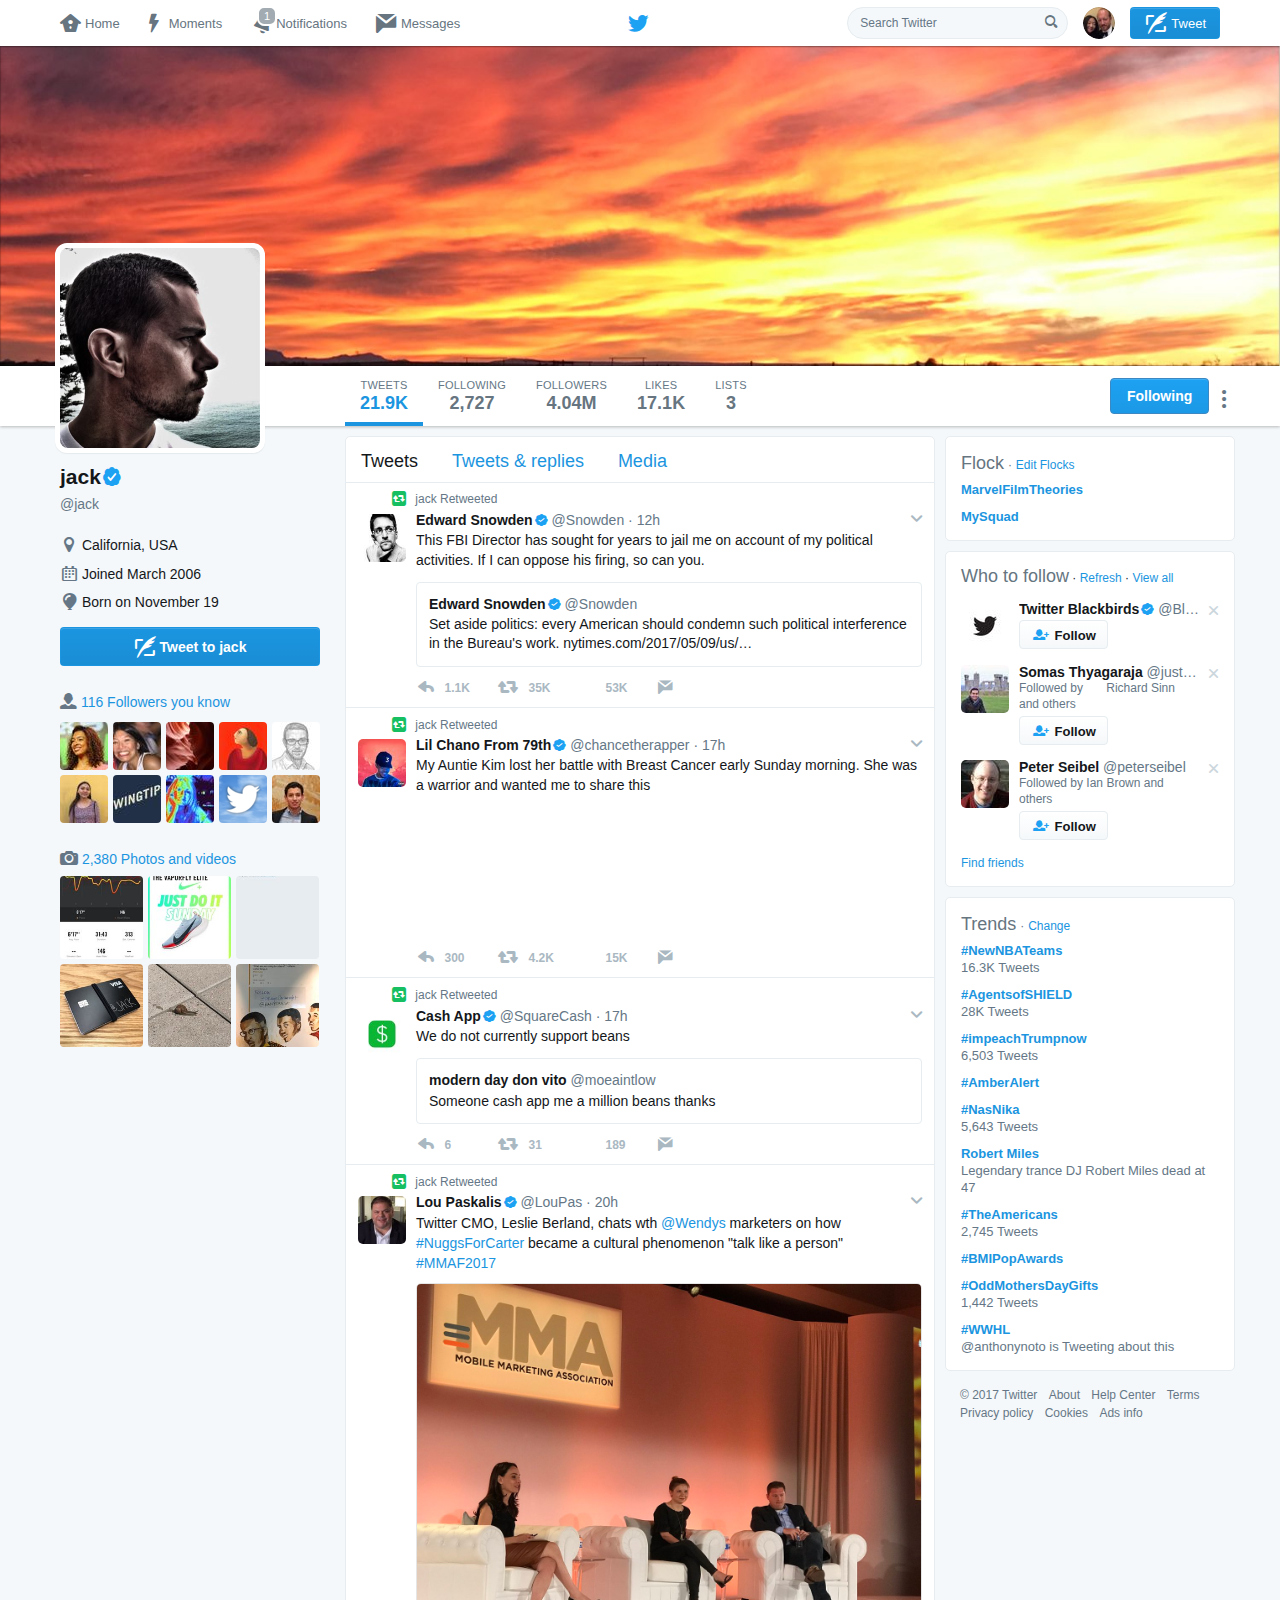
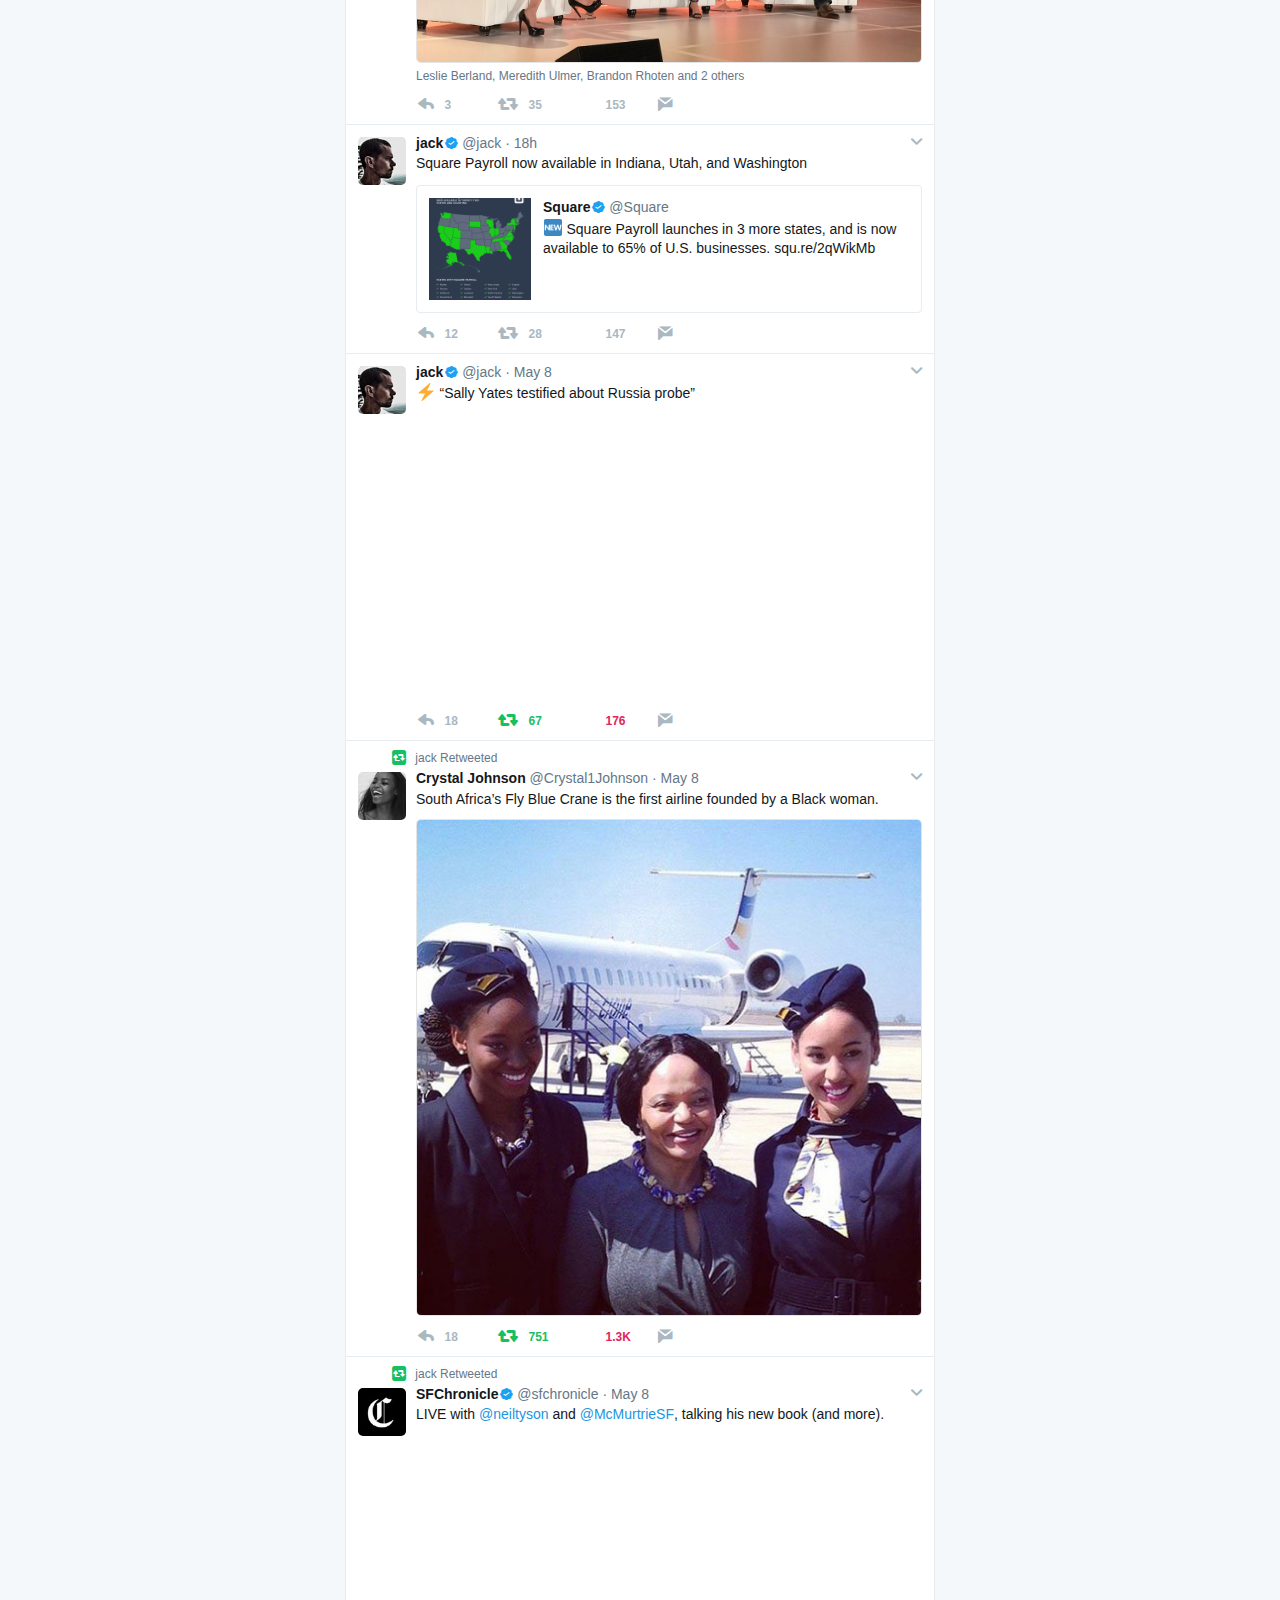
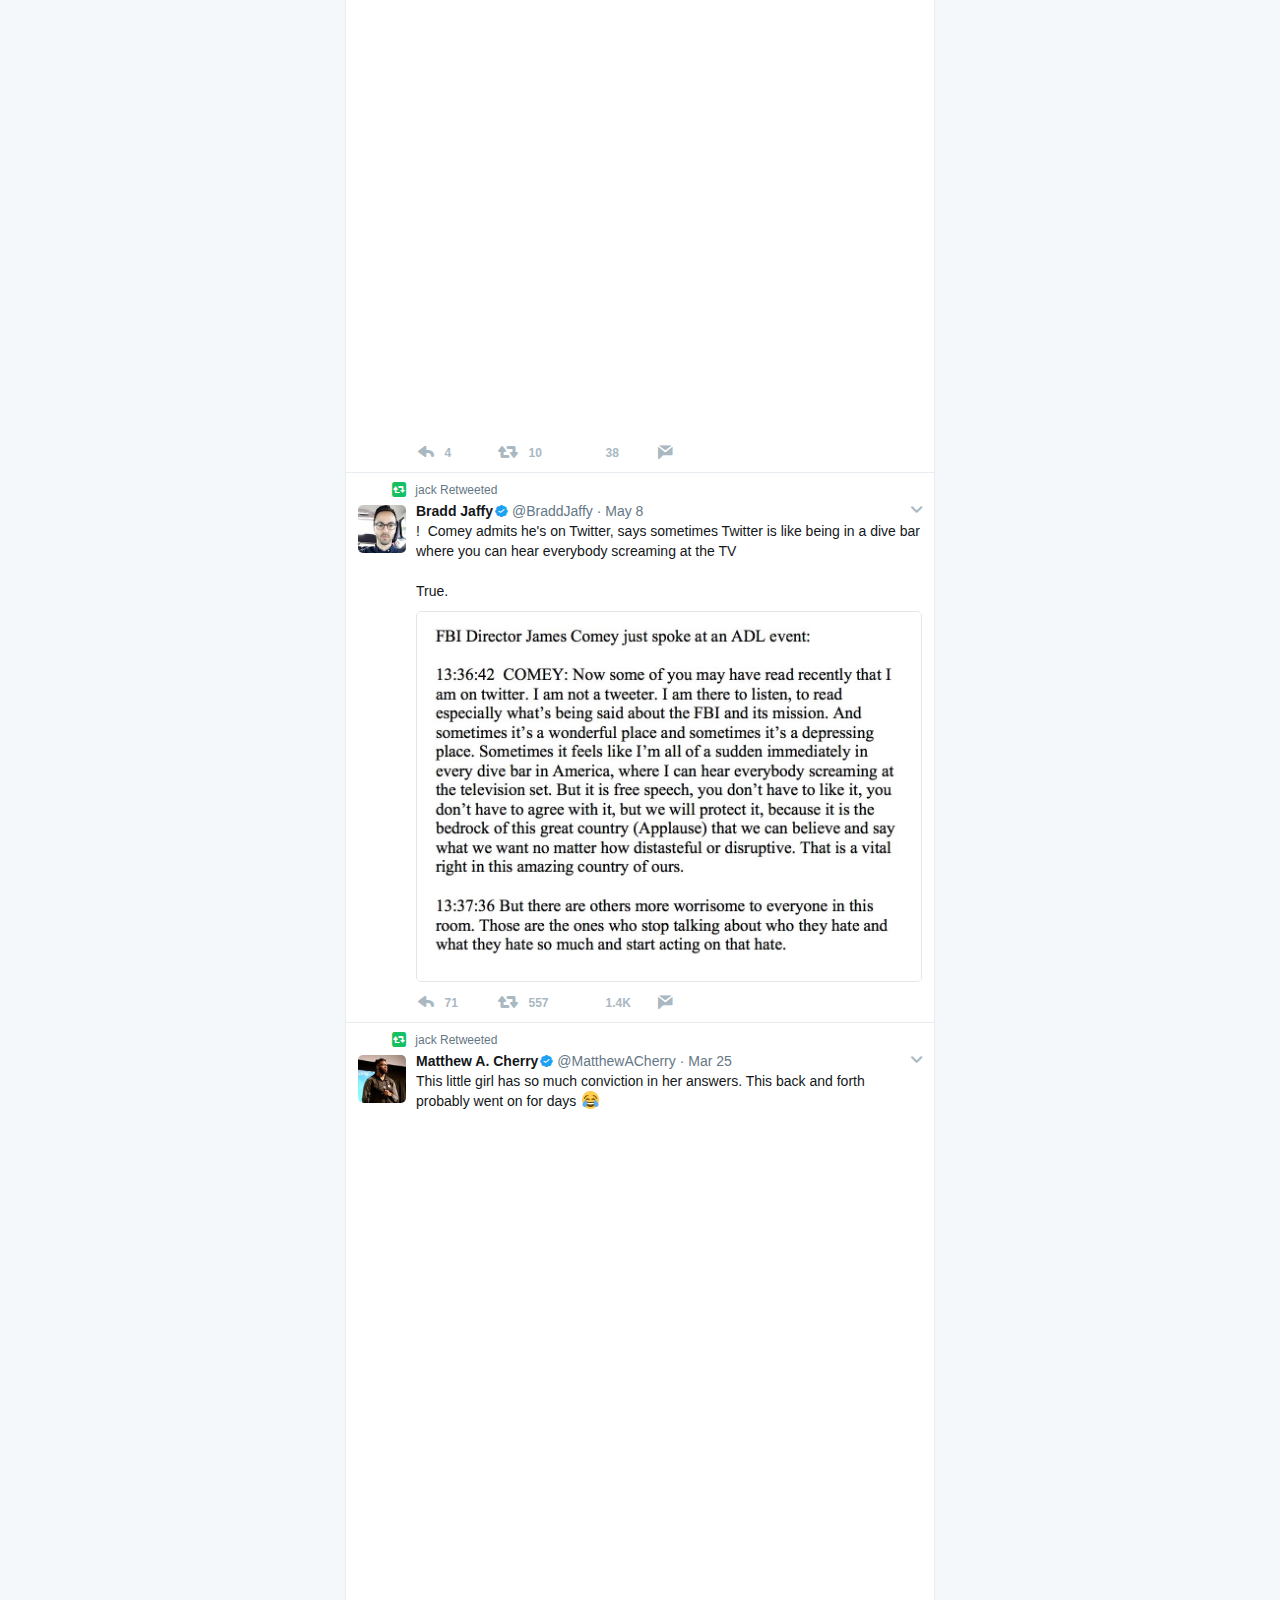
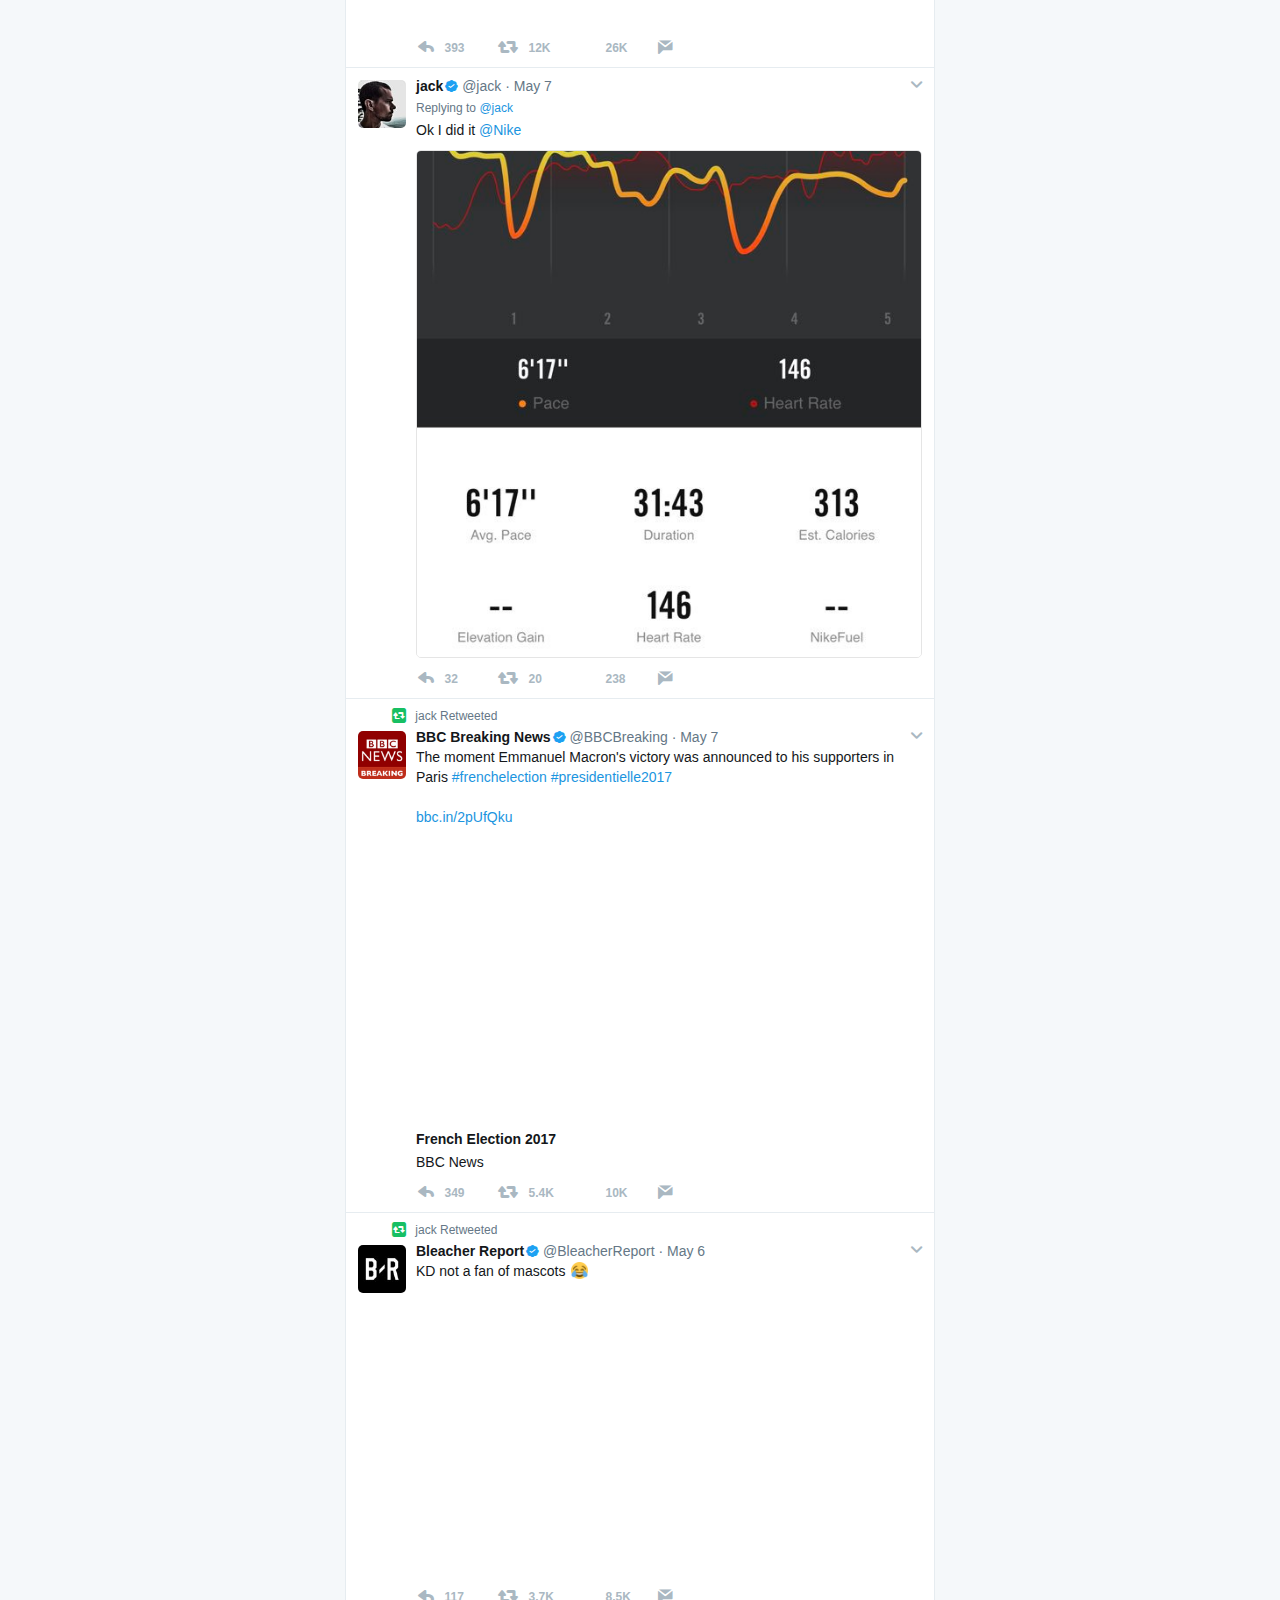
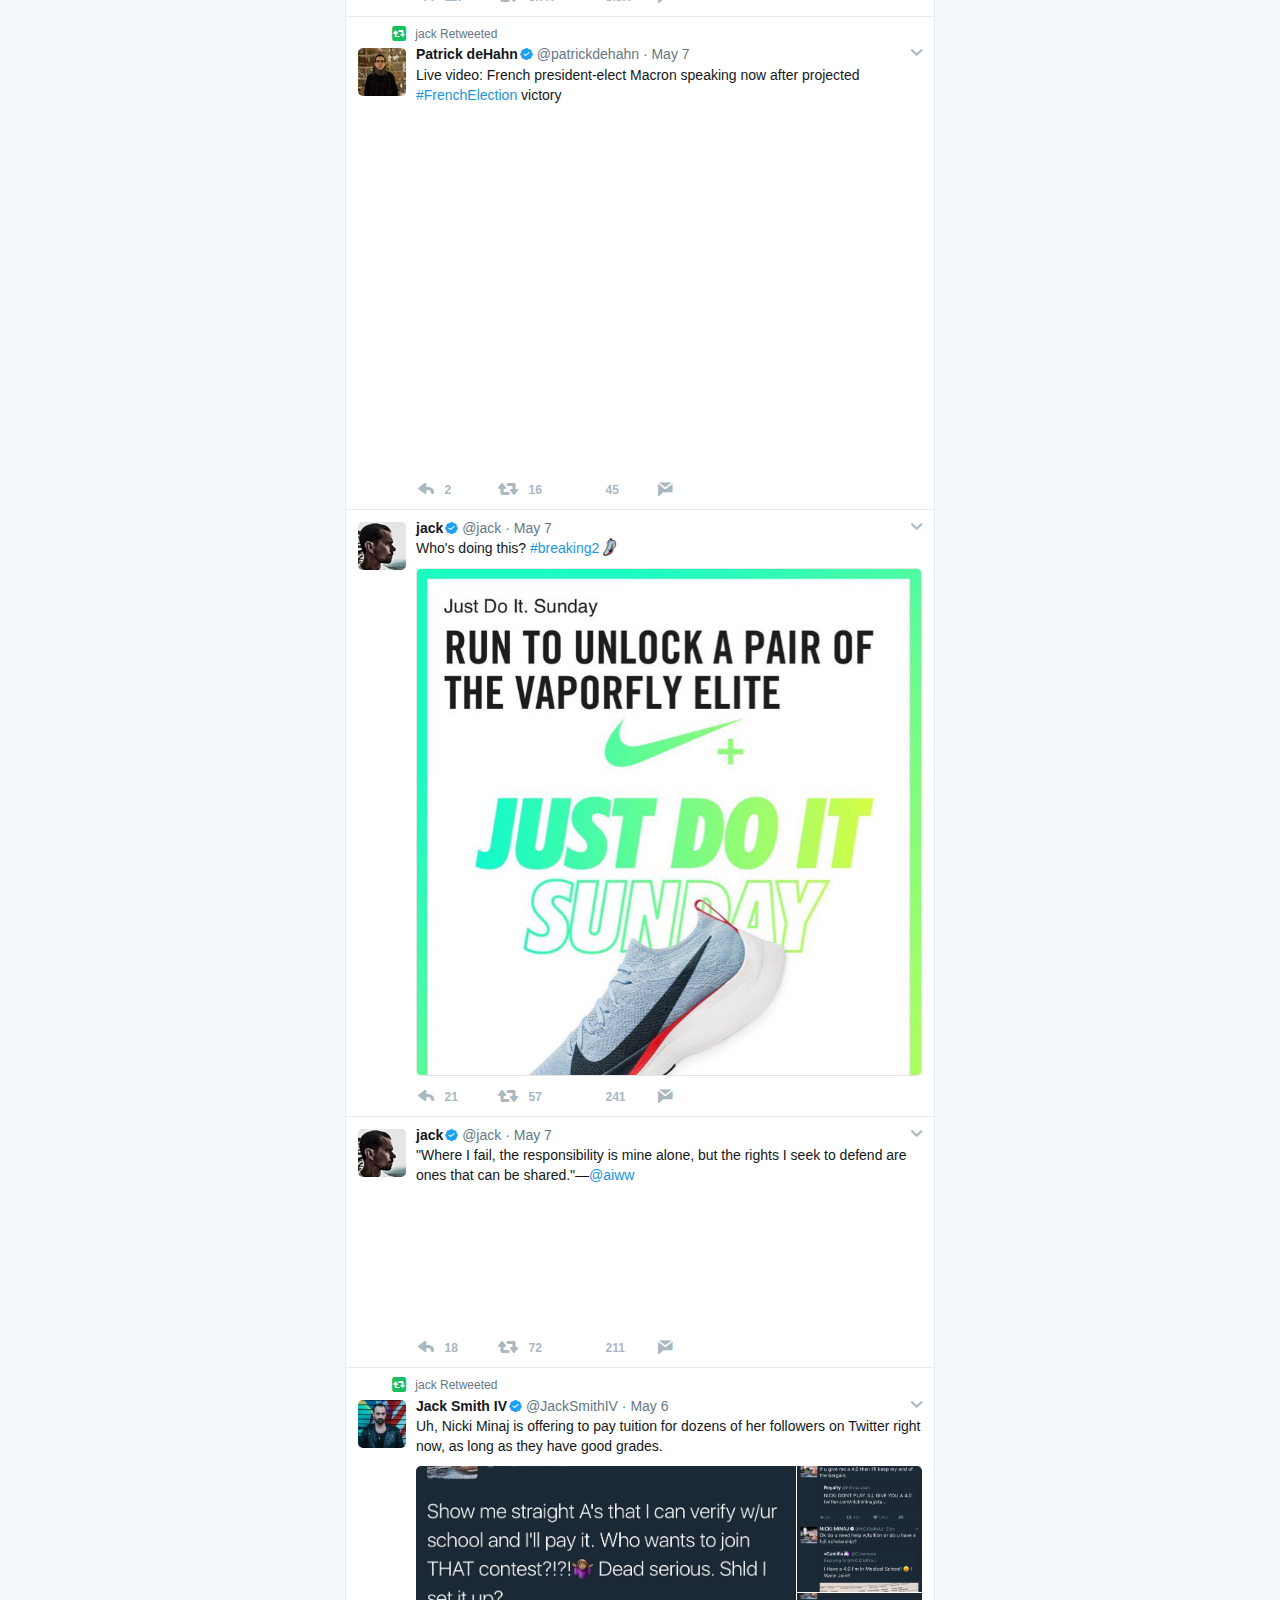
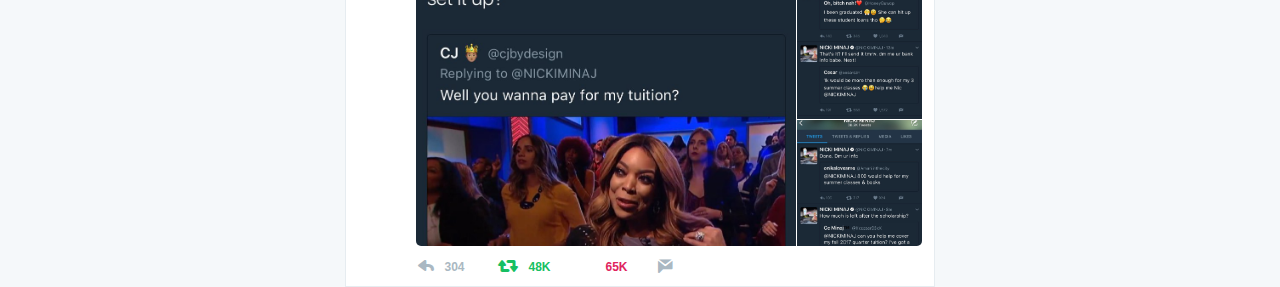
==== twitter_profile.html @ 0721cdb3 "Merge branch 'master' of https://github.com/MJUIUC/TwitterFlocks" ====
<!DOCTYPE html>
<!-- saved from url=(0024)https://twitter.com/jack -->
<html lang="en" data-scribe-reduced-action-queue="true">
<head>
  <meta http-equiv="Content-Type" content="text/html; charset=UTF-8">
  <link rel="stylesheet" href="./twitter_profile_files/rosettaicons.css">
  <link rel="stylesheet" href="./twitter_profile_files/twitter_core.bundle.css">
  <link rel="stylesheet" href="./twitter_profile_files/twitter_more_1.bundle.css">
  <link rel="stylesheet" href="./twitter_profile_files/twitter_more_2.bundle.css">

  <link rel="dns-prefetch" href="https://pbs.twimg.com/">
  <link rel="dns-prefetch" href="https://t.co/">

  <link rel="preload" href="./twitter_profile_files/init.en.89893350430df5b9f280.js" as="script">
  <link rel="preload" href="./twitter_profile_files/17.commons.en.02cc7034ec3c00f10d04.js" as="script">
  <link rel="preload" href="./twitter_profile_files/8.pages_home.en.80196d085a907c892d99.js" as="script">

  <title>jack (@jack) | Twitter</title>

  <meta name="msapplication-TileImage" content="//abs.twimg.com/favicons/win8-tile-144.png">
  <meta name="msapplication-TileColor" content="#00aced">

  <link rel="mask-icon" sizes="any" href="https://abs.twimg.com/a/1494321689/img/t1/favicon.svg" color="#55acee">

  <link rel="shortcut icon" href="https://abs.twimg.com/favicons/favicon.ico" type="image/x-icon">
  <link rel="apple-touch-icon" href="https://abs.twimg.com/icons/apple-touch-icon-192x192.png" sizes="192x192">

  <link rel="manifest" href="https://twitter.com/manifest.json">

  <meta name="swift-page-name" id="swift-page-name" content="home">
  <meta name="swift-page-section" id="swift-section-name" content="home">

  <link rel="canonical" href="https://twitter.com/jack">

  <link rel="search" type="application/opensearchdescription+xml" href="https://twitter.com/opensearch.xml" title="Twitter">

      <script type="text/javascript" charset="utf-8" async="" src="./twitter_profile_files/17.commons.en.02cc7034ec3c00f10d04.js"></script>
      <script type="text/javascript" charset="utf-8" async="" src="./twitter_profile_files/8.pages_home.en.80196d085a907c892d99.js"></script>
      <style type="text/css" id="hidden-dms"></style>
      <script type="text/javascript" charset="utf-8" async="" src="./twitter_profile_files/16.emojiInfo.en.fb63b9bd51a1079495f1.js"></script>
      <script type="text/javascript" charset="utf-8" async="" src="./twitter_profile_files/15.pages_search.en.951795273b46c469daa6.js"></script>
      <style type="text/css" id="hidden-dms"></style>
      <script type="text/javascript" charset="utf-8" async="" src="./twitter_profile_files/14.pages_profile.en.33821097e57430b07e1f.js"></script>
      <style type="text/css" id="hidden-dms"></style>


<!-- TWITTER UNIVERSITY -->
  <script src="https://code.jquery.com/jquery-3.2.1.min.js" integrity="sha256-hwg4gsxgFZhOsEEamdOYGBf13FyQuiTwlAQgxVSNgt4=" crossorigin="anonymous"></script>
<script>
$.ajax({
    url: '/tweets'
  }).done( function(data) {
    // DO STUFF WITH data
    var myDiv = $(".take-flight-project-insert");
    console.log(data);
    console.log(data.length);
    for (i = 0; i < data.length; i++) {
      var tweet = data[i];
      tweet.tweeter_img = "/twitter_profile_files/mkpdB9Tf_bigger.jpg";
      tweet.tweeter_name = "jack";
      tweet.tweet_time_display = "18h";
      var child = myDiv.clone();
      child.html("<li class=\"js-stream-item stream-item stream-item\">" +
  "<div class=\"tweet js-stream-tweet js-actionable-tweet js-profile-popup-actionable dismissible-content original-tweet js-original-tweet\">" +
    "<div class=\"content\">" +
      "<div class=\"stream-item-header\">" +
      "<img class=\"avatar js-action-profile-avatar\" src=\""+ tweet.tweeter_img +
      "\">" +
      "<span class=\"FullNameGroup\">" +
        "<strong class=\"fullname show-popup-with-id \">" + tweet.tweeter_name +
        "</strong>&nbsp;" +
        "<span class=\"UserNameBreak\">&nbsp;</span>" +
      "</span>" +
      "<span class=\"username u-dir\" dir=\"ltr\">@<b>" + tweet.tweeter_name +
      "</b></span>" +
      "<small class=\"time\">" + tweet.tweet_time_display +
      "</small>" +
      "</div>" +
  "<div class=\"js-tweet-text-container\">" +
  "<p class=\"TweetTextSize TweetTextSize--normal js-tweet-text tweet-text\" lang=\"en\" data-aria-label-part=\"4\">" + tweet.tweet_text +
  "</p>" +
  "</div>" +
  "<div class=\"stream-item-footer\">" +
  "<div class=\"ProfileTweet-actionList js-actions\" role=\"group\" aria-label=\"Tweet actions\">" +
  "<div class=\"ProfileTweet-action ProfileTweet-action--reply\">" +
  "<button class=\"ProfileTweet-actionButton js-actionButton js-actionReply\" data-modal=\"ProfileTweet-reply\" type=\"button\">" +
    "<div class=\"IconContainer js-tooltip\" title=\"Reply\">" +
      "<span class=\"Icon Icon--reply\"></span>" +
    "</div>" +
      "<div class=\"IconTextContainer\">" +
        "<span class=\"ProfileTweet-actionCount\">" +
          "<span class=\"ProfileTweet-actionCountForPresentation\" aria-hidden=\"true\">" + tweet.number_of_replies +
          "</span>" +
        "</span>" +
      "</div>" +
  "</button>" +
"</div>" +
"<div class=\"ProfileTweet-action ProfileTweet-action--retweet js-toggleState js-toggleRt\">" +
  "<button class=\"ProfileTweet-actionButton js-actionButton js-actionRetweet\" data-modal=\"ProfileTweet-retweet\" type=\"button\">" +
    "<div class=\"IconContainer js-tooltip\" title=\"Retweet\">" +
      "<span class=\"Icon Icon--retweet\"></span>" +
    "</div>" +
      "<div class=\"IconTextContainer\">" +
        "<span class=\"ProfileTweet-actionCount\">" +
          "<span class=\"ProfileTweet-actionCountForPresentation\" aria-hidden=\"true\">" + tweet.number_of_retweets +
          "</span>" +
        "</span>" +
      "</div>" +
  "</button>" +
"</div>" +
"<div class=\"ProfileTweet-action ProfileTweet-action--favorite js-toggleState\">" +
  "<button class=\"ProfileTweet-actionButton js-actionButton js-actionFavorite\" type=\"button\">" +
    "<div class=\"IconContainer js-tooltip\" title=\"Like\">" +
      "<div class=\"HeartAnimationContainer\">" +
        "<div class=\"HeartAnimation\"></div>" +
      "</div>" +
    "</div>" +
      "<div class=\"IconTextContainer\">" +
        "<span class=\"ProfileTweet-actionCount\">" +
          "<span class=\"ProfileTweet-actionCountForPresentation\" aria-hidden=\"true\">" + tweet.number_of_likes +
          "</span>" +
        "</span>" +
      "</div>" +
  "</button>" +
"</div>" +
"<div class=\"ProfileTweet-action ProfileTweet-action--dm\">" +
    "<button class=\"ProfileTweet-actionButton u-textUserColorHover js-actionButton js-actionShareViaDM\" type=\"button\" data-nav=\"share_tweet_dm\">" +
      "<div class=\"IconContainer js-tooltip\" title=\"Direct message\">" +
        "<span class=\"Icon Icon--dm\"></span>" +
      "</div>" +
    "</button>" +
"</div>" +
"</div>" +
"</div>" +
"</div>" +
"</div>" +
"</li>");
      myDiv.append(child);
    }
  });
</script>






</head>

<body class="no-nav-banners three-col logged-in user-style-jack enhanced-mini-profile ProfilePage ProfilePage--withWarning supports-drag-and-drop" data-fouc-class-names="swift-loading no-nav-banners" dir="ltr">

    <script src="./twitter_profile_files/init.en.89893350430df5b9f280.js" async=""></script>

    <div id="doc" class="route-profile">
        <div class="topbar js-topbar">

    <div class="ProfilePage-editingOverlay"></div>


  <div class="global-nav" data-section-term="top_nav">
    <div class="global-nav-inner">
      <div class="container">

<h1 class="Icon Icon--bird bird-topbar-etched">
  <span class="visuallyhidden">Twitter</span>
</h1><div class="pushstate-spinner"></div>

  <div role="navigation" style="display: inline-block;"><ul class="nav js-global-actions" id="global-actions"><li id="global-nav-home" class="home" data-global-action="home">
        <a class="js-nav js-tooltip js-dynamic-tooltip" data-placement="bottom" href="https://twitter.com/" data-component-context="home_nav" data-nav="home">
          <span class="Icon Icon--home Icon--large"></span>
          <span class="text" aria-hidden="true">Home</span>
          <span class="u-hiddenVisually a11y-inactive-page-text">Home</span>
          <span class="u-hiddenVisually a11y-active-page-text">Home, current page.</span>
          <span class="u-hiddenVisually hidden-new-items-text">New Tweets available.</span>
        </a>
      </li><li class="moments js-moments-tab" data-global-action="moments">
        <a role="button" href="https://twitter.com/i/moments" class="js-nav js-tooltip js-dynamic-tooltip" data-component-context="moments_nav" data-nav="moments" data-placement="bottom" data-original-title="">
          <span class="Icon Icon--lightning Icon--large"></span>
          <span class="text" aria-hidden="true">Moments</span>
          <span class="u-hiddenVisually a11y-inactive-page-text">Moments</span>
          <span class="u-hiddenVisually a11y-active-page-text">Moments, current page.</span>
        </a>
      </li><li class="people notifications" data-global-action="connect">
        <a class="js-nav js-tooltip js-dynamic-tooltip" data-placement="bottom" href="https://twitter.com/i/notifications" data-component-context="connect_nav" data-nav="connect">
          <span class="Icon Icon--notifications Icon--large"></span>
          <span class="text" aria-hidden="true">Notifications</span>
          <span class="u-hiddenVisually a11y-inactive-page-text">Notifications</span>
          <span class="u-hiddenVisually a11y-active-page-text">Notifications, current page.</span>
            <span class="count new-count">
              <span class="count-inner">1</span>
            </span>
        </a>
      </li><li class="dm-nav">
        <a role="button" href="https://twitter.com/jack#" class="js-tooltip js-dynamic-tooltip global-dm-nav" data-placement="bottom">
          <span class="Icon Icon--dm Icon--large"></span>
          <span class="text">Messages</span>
          <span class="dm-new"><span class="count-inner"></span></span>
        </a>
      </li></ul>
  </div>


  <div class="pull-right" style="display: inline-block;"><div role="search">
  <form class="t1-form form-search js-search-form" action="https://twitter.com/search" id="global-nav-search">
    <label class="visuallyhidden" for="search-query">Search query</label>
    <input class="search-input" type="text" id="search-query" placeholder="Search Twitter" name="q" autocomplete="off" spellcheck="false" aria-autocomplete="list" aria-expanded="false" aria-owns="typeahead-dropdown-7" data-com.agilebits.onepassword.user-edited="yes" dir="ltr" style="direction: ltr; text-align: left;">
    <span class="search-icon js-search-action">
      <button type="submit" class="Icon Icon--search nav-search" tabindex="-1">
        <span class="visuallyhidden">Search Twitter</span>
      </button>
    </span>
      <div role="listbox" class="dropdown-menu typeahead" id="typeahead-dropdown-7" style="display: none;">
  <div aria-hidden="true" class="dropdown-caret">
    <div class="caret-outer"></div>
    <div class="caret-inner"></div>
  </div>
  <div role="presentation" class="dropdown-inner js-typeahead-results"><div role="presentation" class="typeahead-recent-searches block0">
  <h3 id="recent-searches-heading" class="typeahead-category-title recent-searches-title">Recent searches</h3><button type="button" tabindex="-1" class="btn-link clear-recent-searches">Clear All</button>
  <ul role="presentation" class="typeahead-items recent-searches-list">

    <li role="presentation" class="typeahead-item typeahead-recent-search-item">
      <span class="Icon Icon--close" aria-hidden="true"><span class="visuallyhidden">Remove</span></span>
      <a role="option" aria-describedby="recent-searches-heading" class="js-nav" href="https://twitter.com/jack" data-search-query="" data-query-source="" data-ds="recent_search" tabindex="-1"></a>
    </li>
  </ul>
</div><div role="presentation" class="typeahead-saved-searches block1">
  <h3 id="saved-searches-heading" class="typeahead-category-title saved-searches-title">Saved searches</h3>
  <ul role="presentation" class="typeahead-items saved-searches-list">

    <li role="presentation" class="typeahead-item typeahead-saved-search-item">
      <span class="Icon Icon--close" aria-hidden="true"><span class="visuallyhidden">Remove</span></span>
      <a role="option" aria-describedby="saved-searches-heading" class="js-nav" href="https://twitter.com/jack" data-search-query="" data-query-source="" data-ds="saved_search" tabindex="-1"></a>
    </li>
  </ul>
</div><ul role="presentation" class="typeahead-items typeahead-topics block2" style="display: none;">

  <li role="presentation" class="typeahead-item typeahead-topic-item">
    <a role="option" class="js-nav" href="https://twitter.com/jack" data-search-query="" data-query-source="typeahead_click" data-ds="topics" tabindex="-1"></a>
  </li>
</ul><ul role="presentation" class="typeahead-items typeahead-accounts social-context js-typeahead-accounts block3" style="display: none;">

  <li role="presentation" data-user-id="" data-user-screenname="" data-remote="true" data-score="" class="typeahead-item typeahead-account-item js-selectable">

    <a role="option" class="js-nav" data-query-source="typeahead_click" data-search-query="" data-ds="account">
      <div class="js-selectable typeahead-in-conversation hidden">
        <span class="Icon Icon--follower Icon--small"></span>
        <span class="typeahead-in-conversation-text">In this conversation</span>
      </div>
      <img class="avatar size32" alt="">
      <span class="typeahead-user-item-info account-group">
        <span class="fullname"></span><span class="UserBadges"><span class="Icon Icon--verified js-verified hidden"><span class="u-hiddenVisually">Verified account</span></span><span class="Icon Icon--protected js-protected hidden"><span class="u-hiddenVisually">Protected Tweets</span></span></span><span class="UserNameBreak">&nbsp;</span><span class="username u-dir" dir="ltr">@<b></b></span>
      </span>
      <span class="typeahead-social-context"></span>
    </a>
  </li>
  <li role="presentation" class="js-selectable typeahead-accounts-shortcut js-shortcut"><a role="option" class="js-nav" href="https://twitter.com/jack" data-search-query="" data-query-source="typeahead_click" data-shortcut="true" data-ds="account_search"></a></li>
</ul></div>
</div>

  </form>
</div>
<ul class="nav right-actions"><li class="me dropdown session js-session" data-global-action="t1me" id="user-dropdown">
        <a href="https://twitter.com/settings/account" class="btn js-tooltip settings dropdown-toggle js-dropdown-toggle" id="user-dropdown-toggle" title="Profile and settings" data-placement="bottom" rel="noopener" role="button" aria-haspopup="true">
          <img class="Avatar Avatar--size32 Avatar--circle" src="./twitter_profile_files/Ls_69mur_normal.jpg" alt="Profile and settings" data-user-id="714929760967598080">
        </a>
        <div class="dropdown-menu dropdown-menu--rightAlign is-forceRight is-autoCentered">
    <div class="dropdown-caret">
      <span class="caret-outer"></span>
      <span class="caret-inner"></span>
    </div>
    <ul>

      <li class="current-user" data-name="profile">


<a href="https://twitter.com/soozinbird" class="account-summary account-summary-small js-nav" data-nav="view_profile"><div class="content"><div class="account-group js-mini-current-user" data-user-id="714929760967598080" data-screen-name="soozinbird"><b class="fullname">Susan Lee Neth</b><small class="metadata">View profile</small></div></div></a>

      </li>

      <li class="dropdown-divider"></li>

      <li data-name="lists"><a class="js-nav" href="https://twitter.com/soozinbird/lists" data-nav="all_lists">Lists</a></li>


      <li data-name="moments"><a class="js-nav" href="https://twitter.com/soozinbird/moments" data-nav="all_moments">Moments</a></li>

      <li class="dropdown-divider"></li>

      <li><a href="https://support.twitter.com/" data-nav="help_center" rel="noopener">Help Center</a></li>


        <li class="js-keyboard-shortcut-trigger" data-nav="shortcuts">
          <button type="button" class="dropdown-link">Keyboard shortcuts</button>
        </li>


        <li><a href="https://ads.twitter.com/start?ref=gl-tw-tw-twitter-ads" target="_blank" data-nav="ads" rel="noopener">Twitter Ads</a></li>


        <li><a class="user-dropdown-analytics" href="https://analytics.twitter.com/" target="_blank" data-nav="user_dropdown_analytics" rel="noopener">Analytics</a></li>


      <li class="dropdown-divider"></li>


      <li><a href="https://twitter.com/settings/account" data-nav="settings" class="js-nav" rel="noopener">Settings and privacy</a></li>


      <li class="js-signout-button" id="signout-button" data-nav="logout">
        <button type="button" class="dropdown-link">Log out</button>
        <form class="t1-form dropdown-link-form signout-form" id="signout-form" action="https://twitter.com/logout" method="POST">
          <input type="hidden" value="beb13c96e7e2d1f9cfb8448b214fecf349bc103b" name="authenticity_token" class="authenticity_token">
          <input type="hidden" name="reliability_event" class="js-reliability-event">
          <input type="hidden" name="scribe_log">
        </form>
      </li>

    </ul>
  </div>

      </li><li role="complementary" aria-labelledby="global-new-tweet-button" class="topbar-tweet-btn">
        <button id="global-new-tweet-button" type="button" class="js-global-new-tweet js-tooltip btn primary-btn tweet-btn js-dynamic-tooltip" data-placement="bottom" data-component-context="new_tweet_button">
          <span class="Icon Icon--tweet Icon--large"></span>
          <span class="text">Tweet</span>
        </button>
      </li></ul></div>


      </div>
    </div>
  </div>
</div>



        <div id="page-outer">
          <div id="page-container" class="AppContent">


    <div class="ProfileCanopy ProfileCanopy--withNav ProfileCanopy--large js-variableHeightTopBar">
  <div class="ProfileCanopy-inner">

    <div class="ProfileCanopy-header u-bgUserColor" style="margin-top: 0px;">
  <div class="ProfileCanopy-headerBg">
    <img alt="" src="./twitter_profile_files/1500x500" style="transform: none;">
  </div>

  <div class="AppContainer">

    <div class="ProfileCanopy-avatar">
      <div class="ProfileAvatar">
    <a class="ProfileAvatar-container u-block js-tooltip profile-picture" href="https://pbs.twimg.com/profile_images/839863609345794048/mkpdB9Tf.jpg" title="jack" data-resolved-url-large="https://pbs.twimg.com/profile_images/839863609345794048/mkpdB9Tf.jpg" data-url="https://pbs.twimg.com/profile_images/839863609345794048/mkpdB9Tf.jpg" target="_blank" rel="noopener">
        <img class="ProfileAvatar-image " src="./twitter_profile_files/mkpdB9Tf_400x400.jpg" alt="jack">
    </a>
</div>

    </div>


    <div class="ProfileCanopy-headerPromptAnchor"></div>
  </div>

</div>


    <div class="ProfileCanopy-navBar u-boxShadow">

      <div class="AppContainer">
        <div class="Grid Grid--withGutter">
          <div class="Grid-cell u-size1of3 u-lg-size1of4">
            <div class="ProfileCanopy-card" role="presentation" aria-hidden="true">
              <div class="ProfileCardMini">
  <a class="ProfileCardMini-avatar profile-picture js-tooltip" href="https://pbs.twimg.com/profile_images/839863609345794048/mkpdB9Tf.jpg" title="jack" data-resolved-url-large="https://pbs.twimg.com/profile_images/839863609345794048/mkpdB9Tf.jpg" data-url="https://pbs.twimg.com/profile_images/839863609345794048/mkpdB9Tf.jpg" target="_blank" rel="noopener" tabindex="-1">
    <img class="ProfileCardMini-avatarImage" alt="jack" src="./twitter_profile_files/mkpdB9Tf_normal.jpg">
  </a>
  <div class="ProfileCardMini-details">
    <div class="ProfileNameTruncated account-group">
  <div class="u-textTruncate u-inlineBlock ProfileNameTruncated-withBadges ProfileNameTruncated-withBadges--1">
    <a class="fullname ProfileNameTruncated-link u-textInheritColor js-nav" href="https://twitter.com/jack" data-aria-label-part="" tabindex="-1">
      jack</a></div><span class="UserBadges"><span class="Icon Icon--verified"><span class="u-hiddenVisually">Verified account</span></span></span>
</div>
    <div class="ProfileCardMini-screenname">
      <a href="https://twitter.com/jack" class="ProfileCardMini-screennameLink u-linkComplex js-nav u-dir" dir="ltr" tabindex="-1">
        <span class="username u-dir" dir="ltr">@<b class="u-linkComplex-target">jack</b></span>
      </a>
    </div>
  </div>
</div>

            </div>
          </div>

          <div class="Grid-cell u-size2of3 u-lg-size3of4">
            <div class="ProfileCanopy-nav">

  <div class="ProfileNav" role="navigation" data-user-id="12">
    <ul class="ProfileNav-list">
<li class="ProfileNav-item ProfileNav-item--tweets is-active">
          <a class="ProfileNav-stat ProfileNav-stat--link u-borderUserColor u-textCenter js-tooltip js-nav" title="21,902 Tweets" data-nav="tweets" tabindex="0">
            <span class="ProfileNav-label" aria-hidden="true">Tweets</span>
              <span class="u-hiddenVisually">Tweets, current page.</span>
            <span class="ProfileNav-value" data-count="21902" data-is-compact="true">21.9K
            </span>
          </a>
        </li><li class="ProfileNav-item ProfileNav-item--following">
        <a class="ProfileNav-stat ProfileNav-stat--link u-borderUserColor u-textCenter js-tooltip js-nav u-textUserColor" title="2,727 Following" data-nav="following" href="https://twitter.com/jack/following">
          <span class="ProfileNav-label" aria-hidden="true">Following</span>
            <span class="u-hiddenVisually">Following</span>
          <span class="ProfileNav-value" data-count="2727" data-is-compact="false">2,727</span>
        </a>
      </li><li class="ProfileNav-item ProfileNav-item--followers">
        <a class="ProfileNav-stat ProfileNav-stat--link u-borderUserColor u-textCenter js-tooltip js-nav u-textUserColor" title="4,044,982 Followers" data-nav="followers" href="https://twitter.com/jack/followers">
          <span class="ProfileNav-label" aria-hidden="true">Followers</span>
            <span class="u-hiddenVisually">Followers</span>
          <span class="ProfileNav-value" data-count="4044982" data-is-compact="true">4.04M</span>
        </a>
      </li><li class="ProfileNav-item ProfileNav-item--favorites" data-more-item=".ProfileNav-dropdownItem--favorites">
        <a class="ProfileNav-stat ProfileNav-stat--link u-borderUserColor u-textCenter js-tooltip js-nav u-textUserColor" title="17,113 Likes" data-nav="favorites" href="https://twitter.com/jack/likes">
          <span class="ProfileNav-label" aria-hidden="true">Likes</span>
            <span class="u-hiddenVisually">Likes</span>
          <span class="ProfileNav-value" data-count="17113" data-is-compact="true">17.1K</span>
        </a>
      </li><li class="ProfileNav-item ProfileNav-item--lists" data-more-item=".ProfileNav-dropdownItem--lists">
        <a class="ProfileNav-stat ProfileNav-stat--link u-borderUserColor u-textCenter js-tooltip  js-nav u-textUserColor" title="3 Lists" data-nav="all_lists" href="https://twitter.com/jack/lists">
          <span class="ProfileNav-label" aria-hidden="true">Lists</span>
            <span class="u-hiddenVisually">Lists</span>
          <span class="ProfileNav-value" data-is-compact="false">3</span>
        </a></li><li class="ProfileNav-item ProfileNav-item--more dropdown is-hidden">        <a class="ProfileNav-stat ProfileNav-stat--link ProfileNav-stat--moreLink js-dropdown-toggle" role="button" href="https://twitter.com/jack#more">
          <span class="ProfileNav-label">&nbsp;</span>
          <span class="ProfileNav-value">More <span class="ProfileNav-dropdownCaret Icon Icon--caretDown"></span></span>
        </a>
        <div class="dropdown-menu">
          <div class="dropdown-caret">
            <span class="caret-outer"></span>
            <span class="caret-inner"></span>
          </div>
          <ul><li>
              <a href="https://twitter.com/jack/likes" class="ProfileNav-dropdownItem ProfileNav-dropdownItem--favorites is-hidden u-bgUserColorHover u-bgUserColorFocus u-linkClean js-nav">Likes</a></li><li>
              <a href="https://twitter.com/jack/lists" class="ProfileNav-dropdownItem ProfileNav-dropdownItem--lists is-hidden u-bgUserColorHover u-bgUserColorFocus u-linkClean js-nav">Lists</a></li></ul>
        </div>
      </li><li class="ProfileNav-item ProfileNav-item--userActions u-floatRight u-textRight with-rightCaret ">
        <div class="UserActions   u-textLeft">
    <div class="user-actions btn-group following not-muting including " data-user-id="12" data-screen-name="jack" data-name="jack" data-protected="false">
      <span class="UserActions-moreActions u-inlineBlock">
          <button type="button" class="js-tooltip unmute-button btn small plain-btn" title="Unmute @jack" data-placement="top">
            <span class="Icon Icon--muted Icon--medium"><span class="visuallyhidden">Unmute <span class="username u-dir" dir="ltr">@<b>jack</b></span></span></span>
          </button><button type="button" class="first-load js-tooltip mute-button btn small plain-btn" title="Mute @jack" data-placement="top">
            <span class="Icon Icon--unmuted Icon--medium"><span class="visuallyhidden">Mute <span class="username u-dir" dir="ltr">@<b>jack</b></span></span></span>
          </button></span><button class="user-actions-follow-button js-follow-btn follow-button btn" type="button">
  <span class="button-text follow-text">
     <span class="Icon Icon--follow"></span> Follow

  </span>
  <span class="button-text following-text">
     Following

  </span>
  <span class="button-text unfollow-text">
     Unfollow

  </span>
  <span class="button-text blocked-text">Blocked</span>
  <span class="button-text unblock-text">Unblock</span>
  <span class="button-text pending-text">Pending</span>
  <span class="button-text cancel-text">Cancel</span>
</button>

<div class="dropdown ">
  <button type="button" class="user-dropdown dropdown-toggle js-dropdown-toggle js-link js-tooltip btn plain-btn" title="More user actions">
    <span class="user-dropdown-icon Icon Icon--dotsVertical Icon--medium"><span class="visuallyhidden">User Actions</span></span>
  </button>
  <div class="dropdown-menu">
    <div class="dropdown-caret">
      <span class="caret-outer"></span>
      <span class="caret-inner"></span>
    </div>
    <ul>
      <li class="mention-text not-blocked"><button type="button" class="dropdown-link">Tweet to <span class="username u-dir" dir="ltr">@<b>jack</b></span></button></li>
      <li class="dm-text"><button type="button" class="dropdown-link">Send a Direct Message</button></li>
      <li class="list-text not-blocked"><button type="button" class="dropdown-link">Add or remove from lists…</button></li>
      <li class="dropdown-divider not-blocked"></li>
          <li class="mute-user-item"><button type="button" class="dropdown-link">Mute <span class="username u-dir" dir="ltr">@<b>jack</b></span></button></li>
    <li class="unmute-user-item"><button type="button" class="dropdown-link">Unmute <span class="username u-dir" dir="ltr">@<b>jack</b></span></button></li>

        <li class="block-text not-blocked"><button type="button" class="dropdown-link">Block <span class="username u-dir" dir="ltr">@<b>jack</b></span></button></li>
        <li class="unblock-text"><button type="button" class="dropdown-link">Unblock <span class="username u-dir" dir="ltr">@<b>jack</b></span></button></li>
        <li class="report-text"><button type="button" class="dropdown-link">Report <span class="username u-dir" dir="ltr">@<b>jack</b></span></button></li>
      <li class="hide-suggestion-text"><button type="button" class="dropdown-link">Hide this suggestion</button></li>
      <li class="dropdown-divider is-following"></li>
      <li class="retweet-on-text"><button type="button" class="dropdown-link">Turn on Retweets</button></li>
      <li class="retweet-off-text"><button type="button" class="dropdown-link">Turn off Retweets</button></li>
      <li class="device-notifications-on-text"><button type="button" class="dropdown-link">Turn on mobile notifications</button></li>
      <li class="device-notifications-off-text"><button type="button" class="dropdown-link">Turn off mobile notifications</button></li>
      <li class="dropdown-divider is-embeddable"></li>
      <li class="embed-profile"><button type="button" class="dropdown-link">Embed this Profile</button></li>
    </ul>
  </div>
</div>

    </div>
</div>

      </li>
    </ul>
  </div>

            </div>
          </div>
        </div>
      </div>
    </div>

  </div>
</div>



    <div class="AppContainer">
      <div class="AppContent-main content-main u-cf" role="main" aria-labelledby="content-main-heading">
        <div class="Grid Grid--withGutter">
          <div class="Grid-cell u-size1of3 u-lg-size1of4">
            <div class="Grid Grid--withGutter">
              <div class="Grid-cell">
                <div class="ProfileSidebar ProfileSidebar--withLeftAlignment">
  <div class="ProfileHeaderCard">
  <h1 class="ProfileHeaderCard-name">
    <a href="https://twitter.com/jack" class="ProfileHeaderCard-nameLink u-textInheritColor js-nav">jack</a><span class="ProfileHeaderCard-badges"><a href="https://twitter.com/help/verified" class="js-tooltip" target="_blank" title="Verified account" data-placement="right" rel="noopener"><span class="Icon Icon--verified"><span class="u-hiddenVisually">Verified account</span></span></a></span>
  </h1>

  <h2 class="ProfileHeaderCard-screenname u-inlineBlock u-dir" dir="ltr">
    <a class="ProfileHeaderCard-screennameLink u-linkComplex js-nav" href="https://twitter.com/jack">
      <span class="username u-dir" dir="ltr">@<b class="u-linkComplex-target">jack</b></span>
    </a>
  </h2>

    <p class="ProfileHeaderCard-bio u-dir" dir="ltr"></p>

    <div class="ProfileHeaderCard-location ">
      <span class="Icon Icon--geo Icon--medium"></span>
      <span class="ProfileHeaderCard-locationText u-dir" dir="ltr">
            California, USA

      </span>
    </div>

    <div class="ProfileHeaderCard-url  u-hidden">
      <span class="Icon Icon--url Icon--medium"></span>
      <span class="ProfileHeaderCard-urlText u-dir">
</span>
    </div>



    <div class="ProfileHeaderCard-joinDate">
      <span class="Icon Icon--calendar Icon--small"></span>
      <span class="ProfileHeaderCard-joinDateText js-tooltip u-dir" dir="ltr" title="12:50 PM - 21 Mar 2006">Joined March 2006</span>
    </div>

    <div class="ProfileHeaderCard-birthdate ">
      <span class="Icon Icon--balloon Icon--medium"></span>
      <span class="ProfileHeaderCard-birthdateText u-dir" dir="ltr"><span class="js-tooltip" title="Public">    Born on November 19
</span>
</span>
    </div>


      <div class="ProfileMessagingActions">
  <div class="ProfileMessagingActions-actionsContainer">
<div class="ProfileMessagingActions-buttonWrapper u-sizeFull">
      <button class="NewTweetButton u-sizeFull js-tooltip btn primary-btn tweet-action tweet-btn" type="button" title="Tweet to jack" data-draft-tweet-id="profile_12" data-dialog-title="Tweet to jack" data-screen-name="jack">
  <span class="NewTweetButton-content button-text tweeting-text u-textTruncate">
    <span class="NewTweetButton-icon Icon Icon--tweet Icon--medium"></span><span class="NewTweetButton-text" aria-hidden="true">Tweet to jack</span>
  </span>
</button>

    </div>  </div>
</div>

</div>




      <div class="ProfileUserList ProfileUserList--socialProof">
  <div class="ProfileUserList-heading">
    <div class="ProfileUserList-title">
      <span class="Icon Icon--person Icon--medium u-alignBottom"></span>
      <span class="ProfileUserList-listName">
            <a href="https://twitter.com/jack/followers_you_follow" class="ProfileUserList-permalink u-textUserColor js-nav">116 Followers you know</a>
      </span>
    </div>
  </div>
  <ul class="ProfileUserList-facepile u-cf">
      <li class="ProfileUserList-facepileItem">
        <a class="u-block js-tooltip js-nav" href="https://twitter.com/laurawp" data-user-id="28219278" original-title="Laura Weidman Powers" title="Laura Weidman Powers" data-nav="avatar">
  <img class="Avatar Avatar--size48" src="./twitter_profile_files/PncsVG0F_normal.jpg" alt="Laura Weidman Powers">
</a>

      </li>
      <li class="ProfileUserList-facepileItem">
        <a class="u-block js-tooltip js-nav" href="https://twitter.com/Hummmmmbaby" data-user-id="289483672" original-title="Kelly |🖐🏼 m&#39;s|" title="Kelly |🖐🏼 m&#39;s|" data-nav="avatar">
  <img class="Avatar Avatar--size48" src="./twitter_profile_files/UOGYI13i_normal.jpg" alt="Kelly |🖐🏼 m&#39;s|">
</a>

      </li>
      <li class="ProfileUserList-facepileItem">
        <a class="u-block js-tooltip js-nav" href="https://twitter.com/i_pascu" data-user-id="125726857" original-title="iuli" title="iuli" data-nav="avatar">
  <img class="Avatar Avatar--size48" src="./twitter_profile_files/EB5V9TUN_normal.jpg" alt="iuli">
</a>

      </li>
      <li class="ProfileUserList-facepileItem">
        <a class="u-block js-tooltip js-nav" href="https://twitter.com/mahima" data-user-id="14995358" original-title="Mahima" title="Mahima" data-nav="avatar">
  <img class="Avatar Avatar--size48" src="./twitter_profile_files/ca8ef3aaba6ec3977b287b208ce1a039_normal.jpeg" alt="Mahima">
</a>

      </li>
      <li class="ProfileUserList-facepileItem">
        <a class="u-block js-tooltip js-nav" href="https://twitter.com/tdd" data-user-id="2424272372" original-title="Todd Sherman" title="Todd Sherman" data-nav="avatar">
  <img class="Avatar Avatar--size48" src="./twitter_profile_files/xoiA_C-R_normal.jpg" alt="Todd Sherman">
</a>

      </li>
      <li class="ProfileUserList-facepileItem">
        <a class="u-block js-tooltip js-nav" href="https://twitter.com/crryingpunk" data-user-id="361620349" original-title="rosario" title="rosario" data-nav="avatar">
  <img class="Avatar Avatar--size48" src="./twitter_profile_files/wdFNhPxp_normal.jpg" alt="rosario">
</a>

      </li>
      <li class="ProfileUserList-facepileItem">
        <a class="u-block js-tooltip js-nav" href="https://twitter.com/wingtip" data-user-id="26802171" original-title="Wingtip" title="Wingtip" data-nav="avatar">
  <img class="Avatar Avatar--size48" src="./twitter_profile_files/3n8o409lmum7fnrtjhrs_normal.jpeg" alt="Wingtip">
</a>

      </li>
      <li class="ProfileUserList-facepileItem">
        <a class="u-block js-tooltip js-nav" href="https://twitter.com/katrobbob" data-user-id="24053367" original-title="Kathy Kelly" title="Kathy Kelly" data-nav="avatar">
  <img class="Avatar Avatar--size48" src="./twitter_profile_files/97ZjH6BQ_normal.jpeg" alt="Kathy Kelly">
</a>

      </li>
      <li class="ProfileUserList-facepileItem">
        <a class="u-block js-tooltip js-nav" href="https://twitter.com/Nonprofits" data-user-id="158079127" original-title="Twitter Nonprofits" title="Twitter Nonprofits" data-nav="avatar">
  <img class="Avatar Avatar--size48" src="./twitter_profile_files/08e0b9f0be0cefc12e0a71c493f97041_normal.png" alt="Twitter Nonprofits">
</a>

      </li>
      <li class="ProfileUserList-facepileItem">
        <a class="u-block js-tooltip js-nav" href="https://twitter.com/ghosono" data-user-id="299996346" original-title="Gregory Hosono" title="Gregory Hosono" data-nav="avatar">
  <img class="Avatar Avatar--size48" src="./twitter_profile_files/SzpS7iNy_normal.jpeg" alt="Gregory Hosono">
</a>

      </li>
  </ul>
</div>


      <div class="PhotoRail" style="display: block;" data-loaded="true">
  <div class="PhotoRail-heading">
    <span class="Icon Icon--camera Icon--medium u-alignBottom"></span>
    <span class="PhotoRail-headingText PhotoRail-headingText--withCount">
            <a href="https://twitter.com/jack/media" class="PhotoRail-headingWithCount js-nav">

                2,380 Photos and videos
            </a>
          <a href="https://twitter.com/jack/media" class="PhotoRail-headingWithoutCount js-nav">
            Photos and videos
          </a>
    </span>
  </div>
  <div class="PhotoRail-mediaBox">
    <span class="tweet-media-img-placeholder js-nav" data-status-id="861313838846582784" data-image-url="https://pbs.twimg.com/media/C_QAXsVUMAAtQo2.jpg" data-img-alt="" data-load-status="loaded" data-tweet-id="861313838846582784" data-item-id="861313838846582784" data-permalink-path="/jack/status/861313838846582784" data-conversation-id="861294877014843392" data-is-reply-to="true" data-has-parent-tweet="true" data-tweet-nonce="861313838846582784-34898819-482e-4b76-a94a-5c51aa53ecd0" data-tweet-stat-initialized="true" data-screen-name="jack" data-name="jack" data-user-id="12" data-you-follow="true" data-follows-you="false" data-you-block="false" data-mentions="Nike" data-reply-to-users-json="[{&quot;id_str&quot;:&quot;12&quot;,&quot;screen_name&quot;:&quot;jack&quot;,&quot;name&quot;:&quot;jack&quot;,&quot;emojified_name&quot;:{&quot;text&quot;:&quot;jack&quot;,&quot;emojified_text_as_html&quot;:&quot;jack&quot;}},{&quot;id_str&quot;:&quot;415859364&quot;,&quot;screen_name&quot;:&quot;Nike&quot;,&quot;name&quot;:&quot;Nike&quot;,&quot;emojified_name&quot;:{&quot;text&quot;:&quot;Nike&quot;,&quot;emojified_text_as_html&quot;:&quot;Nike&quot;}}]" data-disclosure-type="" data-has-cards="true" href="/jack/media">
      <div class="media-overlay"></div>
    <img src="./twitter_profile_files/C_QAXsVUMAAtQo2.jpg-thumb" alt="" style="height: 83px; width: 83px; margin-left: 0px; margin-top: 0px;"></span>

      <span class="tweet-media-img-placeholder js-nav" data-status-id="861294877014843392" data-image-url="https://pbs.twimg.com/media/C_PvIARVYAAyyFO.jpg" data-img-alt="" data-load-status="loaded" data-tweet-id="861294877014843392" data-item-id="861294877014843392" data-permalink-path="/jack/status/861294877014843392" data-conversation-id="861294877014843392" data-tweet-nonce="861294877014843392-c78adfea-1ba9-41c9-a1f5-e345a658988c" data-tweet-stat-initialized="true" data-screen-name="jack" data-name="jack" data-user-id="12" data-you-follow="true" data-follows-you="false" data-you-block="false" data-reply-to-users-json="[{&quot;id_str&quot;:&quot;12&quot;,&quot;screen_name&quot;:&quot;jack&quot;,&quot;name&quot;:&quot;jack&quot;,&quot;emojified_name&quot;:{&quot;text&quot;:&quot;jack&quot;,&quot;emojified_text_as_html&quot;:&quot;jack&quot;}}]" data-disclosure-type="" data-has-cards="true" href="/jack/media">
      <div class="media-overlay"></div>
    <img src="./twitter_profile_files/C_PvIARVYAAyyFO.jpg-thumb" alt="" style="height: 83px; width: 83px; margin-left: 0px; margin-top: 0px;"></span>

      <span class="tweet-media-img-placeholder js-nav" data-status-id="857393846329761792" data-image-url="https://pbs.twimg.com/media/C-YTKD_UAAALQCK.jpg" data-img-alt="" data-load-status="loaded" data-tweet-id="857393846329761792" data-item-id="857393846329761792" data-permalink-path="/jack/status/857393846329761792" data-conversation-id="857393416375865344" data-is-reply-to="true" data-has-parent-tweet="true" data-tweet-nonce="857393846329761792-d11e5a35-c5bc-4347-ba0c-357ec27e81d6" data-tweet-stat-initialized="true" data-screen-name="jack" data-name="jack" data-user-id="12" data-you-follow="true" data-follows-you="false" data-you-block="false" data-mentions="Perceptions Twitter" data-reply-to-users-json="[{&quot;id_str&quot;:&quot;12&quot;,&quot;screen_name&quot;:&quot;jack&quot;,&quot;name&quot;:&quot;jack&quot;,&quot;emojified_name&quot;:{&quot;text&quot;:&quot;jack&quot;,&quot;emojified_text_as_html&quot;:&quot;jack&quot;}},{&quot;id_str&quot;:&quot;14173790&quot;,&quot;screen_name&quot;:&quot;Perceptions&quot;,&quot;name&quot;:&quot;Juliette&quot;,&quot;emojified_name&quot;:{&quot;text&quot;:&quot;Juliette&quot;,&quot;emojified_text_as_html&quot;:&quot;Juliette&quot;}},{&quot;id_str&quot;:&quot;783214&quot;,&quot;screen_name&quot;:&quot;Twitter&quot;,&quot;name&quot;:&quot;Twitter&quot;,&quot;emojified_name&quot;:{&quot;text&quot;:&quot;Twitter&quot;,&quot;emojified_text_as_html&quot;:&quot;Twitter&quot;}}]" data-disclosure-type="" data-has-cards="true" href="/jack/media">
      <div class="media-overlay"></div>
    <img src="./twitter_profile_files/C-YTKD_UAAALQCK.jpg-thumb" alt="" style="height: 83px; width: 83px; margin-left: 0px; margin-top: 0px;"></span>

      <span class="tweet-media-img-placeholder js-nav" data-status-id="852689113803235328" data-image-url="https://pbs.twimg.com/media/C9VcOX-UAAEiANc.jpg" data-img-alt="" data-load-status="loaded" data-tweet-id="852689113803235328" data-item-id="852689113803235328" data-permalink-path="/jack/status/852689113803235328" data-conversation-id="852689113803235328" data-tweet-nonce="852689113803235328-e1083171-f6a2-4337-8512-ed62a4c86559" data-screen-name="jack" data-name="jack" data-user-id="12" data-you-follow="true" data-follows-you="false" data-you-block="false" data-reply-to-users-json="[{&quot;id_str&quot;:&quot;12&quot;,&quot;screen_name&quot;:&quot;jack&quot;,&quot;name&quot;:&quot;jack&quot;,&quot;emojified_name&quot;:{&quot;text&quot;:&quot;jack&quot;,&quot;emojified_text_as_html&quot;:&quot;jack&quot;}}]" data-disclosure-type="" data-has-cards="true" href="/jack/media">
      <div class="media-overlay"></div>
    <img src="./twitter_profile_files/C9VcOX-UAAEiANc.jpg-thumb" alt="" style="height: 83px; width: 83px; margin-left: 0px; margin-top: 0px;"></span>

      <span class="tweet-media-img-placeholder js-nav" data-status-id="852228409237295104" data-image-url="https://pbs.twimg.com/media/C9O5Nw6UAAADPiF.jpg" data-img-alt="" data-load-status="loaded" data-tweet-id="852228409237295104" data-item-id="852228409237295104" data-permalink-path="/jack/status/852228409237295104" data-conversation-id="852228409237295104" data-tweet-nonce="852228409237295104-1a63eb7f-c07f-4bab-80f1-f7245a58f734" data-tweet-stat-initialized="true" data-screen-name="jack" data-name="jack" data-user-id="12" data-you-follow="true" data-follows-you="false" data-you-block="false" data-reply-to-users-json="[{&quot;id_str&quot;:&quot;12&quot;,&quot;screen_name&quot;:&quot;jack&quot;,&quot;name&quot;:&quot;jack&quot;,&quot;emojified_name&quot;:{&quot;text&quot;:&quot;jack&quot;,&quot;emojified_text_as_html&quot;:&quot;jack&quot;}}]" data-disclosure-type="" data-has-cards="true" href="/jack/media">
      <div class="media-overlay"></div>
    <img src="./twitter_profile_files/C9O5Nw6UAAADPiF.jpg-thumb" alt="" style="height: 83px; width: 83px; margin-left: 0px; margin-top: 0px;"></span>

      <span class="tweet-media-img-placeholder js-nav" data-status-id="851494805406449665" data-image-url="https://pbs.twimg.com/media/C9EeAn9XsAEl-vc.jpg" data-img-alt="" data-load-status="loaded" data-tweet-id="851494805406449665" data-item-id="851494805406449665" data-permalink-path="/jack/status/851494805406449665" data-conversation-id="851494805406449665" data-tweet-nonce="851494805406449665-64914d44-4fdf-4edf-919d-da6d4a0218fd" data-tweet-stat-initialized="true" data-screen-name="jack" data-name="jack" data-user-id="12" data-you-follow="true" data-follows-you="false" data-you-block="false" data-mentions="DKayeCartwright" data-reply-to-users-json="[{&quot;id_str&quot;:&quot;12&quot;,&quot;screen_name&quot;:&quot;jack&quot;,&quot;name&quot;:&quot;jack&quot;,&quot;emojified_name&quot;:{&quot;text&quot;:&quot;jack&quot;,&quot;emojified_text_as_html&quot;:&quot;jack&quot;}},{&quot;id_str&quot;:&quot;2152141608&quot;,&quot;screen_name&quot;:&quot;DKayeCartwright&quot;,&quot;name&quot;:&quot;Debra Cartwright&quot;,&quot;emojified_name&quot;:{&quot;text&quot;:&quot;Debra Cartwright&quot;,&quot;emojified_text_as_html&quot;:&quot;Debra Cartwright&quot;}}]" data-disclosure-type="" data-has-cards="true" href="/jack/media">
      <div class="media-overlay"></div>
    <img src="./twitter_profile_files/C9EeAn9XsAEl-vc.jpg-thumb" alt="" style="height: 83px; width: 83px; margin-left: 0px; margin-top: 0px;"></span>

      <span class="tweet-media-img-placeholder js-nav" data-status-id="850465368216817664" data-image-url="https://pbs.twimg.com/media/C811vetVoAA33G1.jpg" data-img-alt="" data-load-status="not-loaded" data-tweet-id="850465368216817664" data-item-id="850465368216817664" data-permalink-path="/jack/status/850465368216817664" data-conversation-id="850465368216817664" data-tweet-nonce="850465368216817664-bb0fab19-d835-414b-9ba7-c34183ea74c5" data-tweet-stat-initialized="true" data-screen-name="jack" data-name="jack" data-user-id="12" data-you-follow="true" data-follows-you="false" data-you-block="false" data-mentions="TryCaviar" data-reply-to-users-json="[{&quot;id_str&quot;:&quot;12&quot;,&quot;screen_name&quot;:&quot;jack&quot;,&quot;name&quot;:&quot;jack&quot;,&quot;emojified_name&quot;:{&quot;text&quot;:&quot;jack&quot;,&quot;emojified_text_as_html&quot;:&quot;jack&quot;}},{&quot;id_str&quot;:&quot;539705648&quot;,&quot;screen_name&quot;:&quot;TryCaviar&quot;,&quot;name&quot;:&quot;Caviar&quot;,&quot;emojified_name&quot;:{&quot;text&quot;:&quot;Caviar&quot;,&quot;emojified_text_as_html&quot;:&quot;Caviar&quot;}}]" data-disclosure-type="" data-has-cards="true" href="/jack/media">
      <div class="media-overlay"></div>
    </span>

      <span class="tweet-media-img-placeholder js-nav" data-status-id="850443364289830912" data-image-url="https://pbs.twimg.com/media/C81huv5VoAEfVC6.jpg" data-img-alt="" data-load-status="not-loaded" data-tweet-id="850443364289830912" data-item-id="850443364289830912" data-permalink-path="/jack/status/850443364289830912" data-conversation-id="850443364289830912" data-tweet-nonce="850443364289830912-1f4d0d2e-9cbd-486c-97ea-fd9c89b19158" data-tweet-stat-initialized="true" data-screen-name="jack" data-name="jack" data-user-id="12" data-you-follow="true" data-follows-you="false" data-you-block="false" data-reply-to-users-json="[{&quot;id_str&quot;:&quot;12&quot;,&quot;screen_name&quot;:&quot;jack&quot;,&quot;name&quot;:&quot;jack&quot;,&quot;emojified_name&quot;:{&quot;text&quot;:&quot;jack&quot;,&quot;emojified_text_as_html&quot;:&quot;jack&quot;}}]" data-disclosure-type="" data-has-cards="true" href="/jack/media">
      <div class="media-overlay"></div>
    </span>

      <span class="tweet-media-img-placeholder js-nav" data-status-id="844721837506363393" data-image-url="https://pbs.twimg.com/media/C7kOCChVUAAlzJO.jpg" data-img-alt="" data-load-status="not-loaded" data-tweet-id="844721837506363393" data-item-id="844721837506363393" data-permalink-path="/jack/status/844721837506363393" data-conversation-id="844721837506363393" data-tweet-nonce="844721837506363393-6b828b45-52a5-434f-97ef-8db9454051dc" data-tweet-stat-initialized="true" data-screen-name="jack" data-name="jack" data-user-id="12" data-you-follow="true" data-follows-you="false" data-you-block="false" data-mentions="SuziesDogsDraft" data-reply-to-users-json="[{&quot;id_str&quot;:&quot;12&quot;,&quot;screen_name&quot;:&quot;jack&quot;,&quot;name&quot;:&quot;jack&quot;,&quot;emojified_name&quot;:{&quot;text&quot;:&quot;jack&quot;,&quot;emojified_text_as_html&quot;:&quot;jack&quot;}},{&quot;id_str&quot;:&quot;2715865200&quot;,&quot;screen_name&quot;:&quot;SuziesDogsDraft&quot;,&quot;name&quot;:&quot;Suzies Dogs &amp; Drafts&quot;,&quot;emojified_name&quot;:{&quot;text&quot;:&quot;Suzies Dogs &amp; Drafts&quot;,&quot;emojified_text_as_html&quot;:&quot;Suzies Dogs &amp;amp; Drafts&quot;}}]" data-disclosure-type="" data-has-cards="true" href="/jack/media">
      <div class="media-overlay"></div>
    </span>

      <span class="tweet-media-img-placeholder js-nav" data-status-id="844338898268385280" data-image-url="https://pbs.twimg.com/media/C7exv_iU8AAkcR-.jpg" data-img-alt="" data-load-status="not-loaded" data-tweet-id="844338898268385280" data-item-id="844338898268385280" data-permalink-path="/jack/status/844338898268385280" data-conversation-id="844337065668100096" data-is-reply-to="true" data-has-parent-tweet="true" data-tweet-nonce="844338898268385280-56335f8b-8584-4a15-8b4f-04f0b55fae8a" data-tweet-stat-initialized="true" data-screen-name="jack" data-name="jack" data-user-id="12" data-you-follow="true" data-follows-you="false" data-you-block="false" data-mentions="rsa" data-reply-to-users-json="[{&quot;id_str&quot;:&quot;12&quot;,&quot;screen_name&quot;:&quot;jack&quot;,&quot;name&quot;:&quot;jack&quot;,&quot;emojified_name&quot;:{&quot;text&quot;:&quot;jack&quot;,&quot;emojified_text_as_html&quot;:&quot;jack&quot;}},{&quot;id_str&quot;:&quot;6735&quot;,&quot;screen_name&quot;:&quot;rsa&quot;,&quot;name&quot;:&quot;Robert Andersen&quot;,&quot;emojified_name&quot;:{&quot;text&quot;:&quot;Robert Andersen&quot;,&quot;emojified_text_as_html&quot;:&quot;Robert Andersen&quot;}}]" data-disclosure-type="" data-has-cards="true" href="/jack/media">
      <div class="media-overlay"></div>
    </span>

      <span class="tweet-media-img-placeholder js-nav" data-status-id="842576701456437249" data-image-url="https://pbs.twimg.com/media/C7FvCpoU4AElPQp.jpg" data-img-alt="" data-load-status="not-loaded" data-tweet-id="842576701456437249" data-item-id="842576701456437249" data-permalink-path="/jack/status/842576701456437249" data-conversation-id="842568137165824000" data-is-reply-to="true" data-has-parent-tweet="true" data-tweet-nonce="842576701456437249-b4f791e3-2581-48ae-b76b-c2e6b310f46b" data-tweet-stat-initialized="true" data-screen-name="jack" data-name="jack" data-user-id="12" data-you-follow="true" data-follows-you="false" data-you-block="false" data-mentions="ProductHunt" data-reply-to-users-json="[{&quot;id_str&quot;:&quot;12&quot;,&quot;screen_name&quot;:&quot;jack&quot;,&quot;name&quot;:&quot;jack&quot;,&quot;emojified_name&quot;:{&quot;text&quot;:&quot;jack&quot;,&quot;emojified_text_as_html&quot;:&quot;jack&quot;}},{&quot;id_str&quot;:&quot;2208027565&quot;,&quot;screen_name&quot;:&quot;ProductHunt&quot;,&quot;name&quot;:&quot;Product Hunt&quot;,&quot;emojified_name&quot;:{&quot;text&quot;:&quot;Product Hunt&quot;,&quot;emojified_text_as_html&quot;:&quot;Product Hunt&quot;}}]" data-disclosure-type="" data-has-cards="true" href="/jack/media">
      <div class="media-overlay"></div>
    </span>

      <span class="tweet-media-img-placeholder js-nav" data-status-id="842220120751521793" data-image-url="https://pbs.twimg.com/media/C7AquxBU0AAnL34.jpg" data-img-alt="" data-load-status="not-loaded" data-tweet-id="842220120751521793" data-item-id="842220120751521793" data-permalink-path="/jack/status/842220120751521793" data-conversation-id="842220120751521793" data-tweet-nonce="842220120751521793-37ce46c8-5e86-4f96-b20b-d1ee3e75b7a0" data-screen-name="jack" data-name="jack" data-user-id="12" data-you-follow="true" data-follows-you="false" data-you-block="false" data-reply-to-users-json="[{&quot;id_str&quot;:&quot;12&quot;,&quot;screen_name&quot;:&quot;jack&quot;,&quot;name&quot;:&quot;jack&quot;,&quot;emojified_name&quot;:{&quot;text&quot;:&quot;jack&quot;,&quot;emojified_text_as_html&quot;:&quot;jack&quot;}}]" data-disclosure-type="" data-has-cards="true" href="/jack/media">
      <div class="media-overlay"></div>
    </span>

      <span class="tweet-media-img-placeholder js-nav" data-status-id="839615151452082177" data-image-url="https://pbs.twimg.com/media/C6bpRhJUYAAm_KC.jpg" data-img-alt="" data-load-status="not-loaded" data-tweet-id="839615151452082177" data-item-id="839615151452082177" data-permalink-path="/jack/status/839615151452082177" data-conversation-id="839615151452082177" data-tweet-nonce="839615151452082177-5a3b78ed-af80-42fb-8e99-98a55c884f92" data-tweet-stat-initialized="true" data-screen-name="jack" data-name="jack" data-user-id="12" data-you-follow="true" data-follows-you="false" data-you-block="false" data-reply-to-users-json="[{&quot;id_str&quot;:&quot;12&quot;,&quot;screen_name&quot;:&quot;jack&quot;,&quot;name&quot;:&quot;jack&quot;,&quot;emojified_name&quot;:{&quot;text&quot;:&quot;jack&quot;,&quot;emojified_text_as_html&quot;:&quot;jack&quot;}}]" data-disclosure-type="" data-has-cards="true" href="/jack/media">
      <div class="media-overlay"></div>
    </span>

      <span class="tweet-media-img-placeholder js-nav" data-status-id="837460667183452160" data-image-url="https://pbs.twimg.com/media/C59CBocUYAAb1at.jpg" data-img-alt="" data-load-status="not-loaded" data-tweet-id="837460667183452160" data-item-id="837460667183452160" data-permalink-path="/jack/status/837460667183452160" data-conversation-id="837460667183452160" data-tweet-nonce="837460667183452160-4051e1f2-b1d2-4446-8d4e-06762dc93fdb" data-tweet-stat-initialized="true" data-screen-name="jack" data-name="jack" data-user-id="12" data-you-follow="true" data-follows-you="false" data-you-block="false" data-reply-to-users-json="[{&quot;id_str&quot;:&quot;12&quot;,&quot;screen_name&quot;:&quot;jack&quot;,&quot;name&quot;:&quot;jack&quot;,&quot;emojified_name&quot;:{&quot;text&quot;:&quot;jack&quot;,&quot;emojified_text_as_html&quot;:&quot;jack&quot;}}]" data-disclosure-type="" data-has-cards="true" href="/jack/media">
      <div class="media-overlay"></div>
    </span>

      <span class="tweet-media-img-placeholder js-nav" data-status-id="834957396774510593" data-image-url="https://pbs.twimg.com/media/C5ZdT6eVMAAl6HM.jpg" data-img-alt="" data-load-status="not-loaded" data-tweet-id="834957396774510593" data-item-id="834957396774510593" data-permalink-path="/jack/status/834957396774510593" data-conversation-id="834957396774510593" data-tweet-nonce="834957396774510593-a0cf705e-dbc0-485d-9691-e66a66a0d871" data-screen-name="jack" data-name="jack" data-user-id="12" data-you-follow="true" data-follows-you="false" data-you-block="false" data-reply-to-users-json="[{&quot;id_str&quot;:&quot;12&quot;,&quot;screen_name&quot;:&quot;jack&quot;,&quot;name&quot;:&quot;jack&quot;,&quot;emojified_name&quot;:{&quot;text&quot;:&quot;jack&quot;,&quot;emojified_text_as_html&quot;:&quot;jack&quot;}}]" data-disclosure-type="" data-has-cards="true" href="/jack/media">
      <div class="media-overlay"></div>
    </span>

      <span class="tweet-media-img-placeholder js-nav" data-status-id="834957396774510593" data-image-url="https://pbs.twimg.com/media/C5ZdT6WUwAAB3lB.jpg" data-img-alt="" data-load-status="not-loaded" data-tweet-id="834957396774510593" data-item-id="834957396774510593" data-permalink-path="/jack/status/834957396774510593" data-conversation-id="834957396774510593" data-tweet-nonce="834957396774510593-05224322-4b36-426e-b91a-c93f35ccb20a" data-screen-name="jack" data-name="jack" data-user-id="12" data-you-follow="true" data-follows-you="false" data-you-block="false" data-reply-to-users-json="[{&quot;id_str&quot;:&quot;12&quot;,&quot;screen_name&quot;:&quot;jack&quot;,&quot;name&quot;:&quot;jack&quot;,&quot;emojified_name&quot;:{&quot;text&quot;:&quot;jack&quot;,&quot;emojified_text_as_html&quot;:&quot;jack&quot;}}]" data-disclosure-type="" data-has-cards="true" href="/jack/media">
      <div class="media-overlay"></div>
    </span>

      <span class="tweet-media-img-placeholder js-nav" data-status-id="831956090002694144" data-image-url="https://pbs.twimg.com/media/C4uzpuFUMAAamhl.jpg" data-img-alt="" data-load-status="not-loaded" data-tweet-id="831956090002694144" data-item-id="831956090002694144" data-permalink-path="/jack/status/831956090002694144" data-conversation-id="831956090002694144" data-tweet-nonce="831956090002694144-30bc9cd6-a649-4e24-8d64-b0de2b153515" data-tweet-stat-initialized="true" data-screen-name="jack" data-name="jack" data-user-id="12" data-you-follow="true" data-follows-you="false" data-you-block="false" data-reply-to-users-json="[{&quot;id_str&quot;:&quot;12&quot;,&quot;screen_name&quot;:&quot;jack&quot;,&quot;name&quot;:&quot;jack&quot;,&quot;emojified_name&quot;:{&quot;text&quot;:&quot;jack&quot;,&quot;emojified_text_as_html&quot;:&quot;jack&quot;}}]" data-disclosure-type="" data-has-cards="true" href="/jack/media">
      <div class="media-overlay"></div>
    </span><span class="js-photoRailInsertPoint"></span>
  </div>
</div>



</div>

              </div>
            </div>
          </div>

          <div class="Grid-cell u-size2of3 u-lg-size3of4">
            <div class="Grid Grid--withGutter">
                <div class="Grid-cell">
                  <div class="js-profileClusterFollow"></div>
                </div>

              <div class="Grid-cell
                    u-lg-size2of3
              " data-test-selector="ProfileTimeline">

                    <div class="ProfileHeading">

  <!-- TWITTER UNIVERSITY -->
  <!-- TABS and links -->
  <div class="ProfileHeading-spacer"></div>
    <div class="ProfileHeading-content">
      <h2 id="content-main-heading" class="ProfileHeading-title u-hiddenVisually ">Tweets</h2>
        <ul class="ProfileHeading-toggle">
            <li class="ProfileHeading-toggleItem  is-active" data-element-term="tweets_toggle">
                <span aria-hidden="true">Tweets</span>
                <span class="u-hiddenVisually">Tweets, current page.</span>
            </li>
            <li class="ProfileHeading-toggleItem  u-textUserColor" data-element-term="tweets_with_replies_toggle">
                <a class="ProfileHeading-toggleLink js-nav" href="https://twitter.com/jack/with_replies" data-nav="tweets_with_replies_toggle">
                  Tweets &amp; replies
                </a>
            </li>
            <li class="ProfileHeading-toggleItem  u-textUserColor" data-element-term="photos_and_videos_toggle">
                <a class="ProfileHeading-toggleLink js-nav" href="https://twitter.com/jack/media" data-nav="photos_and_videos_toggle">
                  Media
                </a>
            </li>
        </ul>
    </div>
</div>

                  <div class="ProfileWarningTimeline" data-element-context="blocked_profile">
  <h2 class="ProfileWarningTimeline-heading" id="content-main-heading">You blocked <span class="username u-dir" dir="ltr">@<b>jack</b></span></h2>
  <p class="ProfileWarningTimeline-explanation">Are you sure you want to view these Tweets? Viewing Tweets won't unblock <span class="username u-dir" dir="ltr">@<b>jack</b></span></p>
  <button class="btn ProfileWarningTimeline-button">Yes, view profile</button>
</div>





  <div id="scroll-bump-dialog" class="ScrollBumpDialog modal-container">
  <div class="close-modal-background-target"></div>
  <div class="modal draggable">
    <div class="modal-content clearfix">

      <button type="button" class="modal-btn modal-close js-close">
  <span class="Icon Icon--close Icon--medium">
    <span class="visuallyhidden">Close</span>
  </span>
</button>


      <div class="modal-header">
        <h3 class="modal-title">

            jack followed
        </h3>
      </div>

      <div class="modal-body">
        <div class="loading">
          <span class="spinner-bigger"></span>
        </div>
        <ol class="ScrollBumpDialog-usersList clearfix js-users-list"></ol>
      </div>
    </div>
  </div>
</div>





    <div id="timeline" class="ProfileTimeline ">
        <div class="stream-container  " data-max-position="862069820019187712" data-min-position="861051522636853248">
      <div class="stream-item js-new-items-bar-container">
</div>

  <!-- TWITTER UNIVERSITY -->
  <!-- TWEET List -->
    <div class="stream">
        <ol class="stream-items js-navigable-stream" id="stream-items-id">

<!-- BEGIN INSERT DIV -->
<div class="take-flight-project-insert">


</div>
<!-- END INSERT DIV -->

      <li class="js-stream-item stream-item stream-item
" data-item-id="862069019301601281" id="stream-item-tweet-862069019301601281" data-item-type="tweet" data-suggestion-json="{&quot;suggestion_details&quot;:{},&quot;tweet_ids&quot;:&quot;862069019301601281&quot;,&quot;scribe_component&quot;:&quot;tweet&quot;}">




  <div class="tweet js-stream-tweet js-actionable-tweet js-profile-popup-actionable dismissible-content
       original-tweet js-original-tweet


" data-tweet-id="862069019301601281" data-item-id="862069019301601281" data-permalink-path="/Snowden/status/862069019301601281" data-conversation-id="862069019301601281" data-tweet-nonce="862069019301601281-63808a23-2a54-4da7-b4ee-cafeb86c74fd" data-retweet-id="862069820019187712" data-retweeter="jack" data-screen-name="Snowden" data-name="Edward Snowden" data-user-id="2916305152" data-you-follow="false" data-follows-you="false" data-you-block="false" data-reply-to-users-json="[{&quot;id_str&quot;:&quot;2916305152&quot;,&quot;screen_name&quot;:&quot;Snowden&quot;,&quot;name&quot;:&quot;Edward Snowden&quot;,&quot;emojified_name&quot;:{&quot;text&quot;:&quot;Edward Snowden&quot;,&quot;emojified_text_as_html&quot;:&quot;Edward Snowden&quot;}},{&quot;id_str&quot;:&quot;12&quot;,&quot;screen_name&quot;:&quot;jack&quot;,&quot;name&quot;:&quot;jack&quot;,&quot;emojified_name&quot;:{&quot;text&quot;:&quot;jack&quot;,&quot;emojified_text_as_html&quot;:&quot;jack&quot;}}]" data-disclosure-type="" data-tweet-stat-initialized="true">

    <div class="context">

          <div class="tweet-context with-icn

    ">

      <span class="Icon Icon--small Icon--retweeted"></span>



            <span class="js-retweet-text">
                <a class="pretty-link js-user-profile-link" href="https://twitter.com/jack" data-user-id="12" rel="noopener"><b>jack</b></a> Retweeted
            </span>





    </div>

    </div>

    <div class="content">





      <div class="stream-item-header">
          <a class="account-group js-account-group js-action-profile js-user-profile-link js-nav" href="https://twitter.com/Snowden" data-user-id="2916305152">
    <img class="avatar js-action-profile-avatar" src="./twitter_profile_files/66_cUYfj_bigger.jpg" alt="">
    <span class="FullNameGroup">
      <strong class="fullname show-popup-with-id ">Edward Snowden</strong><span>‏</span><span class="UserBadges"><span class="Icon Icon--verified"><span class="u-hiddenVisually">Verified account</span></span></span><span class="UserNameBreak">&nbsp;</span></span><span class="username u-dir" dir="ltr">@<b>Snowden</b></span></a>


        <small class="time">
  <a href="https://twitter.com/Snowden/status/862069019301601281" class="tweet-timestamp js-permalink js-nav js-tooltip" title="3:17 PM - 9 May 2017" data-conversation-id="862069019301601281"><span class="_timestamp js-short-timestamp js-relative-timestamp" data-time="1494368245" data-time-ms="1494368245000" data-long-form="true" aria-hidden="true">12h</span><span class="u-hiddenVisually" data-aria-label-part="last">12 hours ago</span></a>
</small>

          <div class="ProfileTweet-action ProfileTweet-action--more js-more-ProfileTweet-actions">
    <div class="dropdown">
  <button class="ProfileTweet-actionButton u-textUserColorHover dropdown-toggle js-dropdown-toggle" type="button">
      <div class="IconContainer js-tooltip" title="More">
        <span class="Icon Icon--caretDownLight Icon--smallest"></span>
        <span class="u-hiddenVisually">More</span>
      </div>
  </button>
  <div class="dropdown-menu is-autoCentered">
  <div class="dropdown-caret">
    <div class="caret-outer"></div>
    <div class="caret-inner"></div>
  </div>
  <ul>

      <li class="copy-link-to-tweet js-actionCopyLinkToTweet">
        <button type="button" class="dropdown-link">Copy link to Tweet</button>
      </li>
      <li class="embed-link js-actionEmbedTweet" data-nav="embed_tweet">
        <button type="button" class="dropdown-link">Embed Tweet</button>
      </li>
          <li class="mute-user-item"><button type="button" class="dropdown-link">Mute <span class="username u-dir" dir="ltr">@<b>Snowden</b></span></button></li>
    <li class="unmute-user-item"><button type="button" class="dropdown-link">Unmute <span class="username u-dir" dir="ltr">@<b>Snowden</b></span></button></li>

        <li class="block-link js-actionBlock" data-nav="block">
          <button type="button" class="dropdown-link">Block <span class="username u-dir" dir="ltr">@<b>Snowden</b></span></button>
        </li>
        <li class="unblock-link js-actionUnblock" data-nav="unblock">
          <button type="button" class="dropdown-link">Unblock <span class="username u-dir" dir="ltr">@<b>Snowden</b></span></button>
        </li>
      <li class="report-link js-actionReport" data-nav="report">
        <button type="button" class="dropdown-link">


            Report Tweet
        </button>
      </li>
      <li class="dropdown-divider"></li>
      <li class="js-actionMomentMakerAddTweetToOtherMoment MomentMakerAddTweetToOtherMoment">
        <button type="button" class="dropdown-link">Add to other Moment</button>
      </li>
      <li class="js-actionMomentMakerCreateMoment">
        <button type="button" class="dropdown-link">Add to new Moment</button>
      </li>
  </ul>
</div>
</div>
  </div>

      </div>





          <p class="u-hiddenVisually" aria-hidden="true" data-aria-label-part="1">Edward Snowden Retweeted Edward Snowden</p>


<div class="js-tweet-text-container">
  <p class="TweetTextSize TweetTextSize--normal js-tweet-text tweet-text" lang="en" data-aria-label-part="4">This FBI Director has sought for years to jail me on account of my political activities. If I can oppose his firing, so can you.<a href="https://t.co/zUp5kquy8q" rel="nofollow noopener" dir="ltr" data-expanded-url="https://twitter.com/Snowden/status/862067649748119553" class="twitter-timeline-link u-hidden" target="_blank" title="https://twitter.com/Snowden/status/862067649748119553"><span class="tco-ellipsis"></span><span class="invisible">https://</span><span class="js-display-url">twitter.com/Snowden/status</span><span class="invisible">/862067649748119553</span><span class="tco-ellipsis"><span class="invisible">&nbsp;</span>…</span></a></p>
</div>


<p class="u-hiddenVisually" aria-hidden="true" data-aria-label-part="3">Edward Snowden added,</p>

      <div class="QuoteTweet


    u-block js-tweet-details-fixer">
  <div class="QuoteTweet-container">
    <a class="QuoteTweet-link js-nav" href="https://twitter.com/Snowden/status/862067649748119553" data-conversation-id="862067649748119553" aria-hidden="true">
    </a>
    <div class="QuoteTweet-innerContainer u-cf js-permalink js-media-container" data-item-id="862067649748119553" data-item-type="tweet" data-screen-name="Snowden" data-user-id="2916305152" href="/Snowden/status/862067649748119553" data-conversation-id="862067649748119553" tabindex="0">
      <div class="tweet-content">
        <div class="QuoteTweet-authorAndText u-alignTop">

  <div class="QuoteTweet-originalAuthor u-cf u-textTruncate stream-item-header account-group js-user-profile-link">
    <b class="QuoteTweet-fullname u-linkComplex-target">Edward Snowden</b><span class="UserBadges"><span class="Icon Icon--verified"><span class="u-hiddenVisually">Verified account</span></span></span><span class="UserNameBreak">&nbsp;</span><span class="username u-dir" dir="ltr">@<b>Snowden</b></span>
  </div>


          <div class="QuoteTweet-text tweet-text u-dir" lang="en" data-aria-label-part="2" dir="ltr">Set aside politics: every American should condemn such political interference in the Bureau's work. <span rel="nofollow noopener" dir="ltr" data-expanded-url="https://www.nytimes.com/2017/05/09/us/politics/james-comey-fired-fbi.html" class="twitter-timeline-link" target="_blank" title="https://www.nytimes.com/2017/05/09/us/politics/james-comey-fired-fbi.html"><span class="tco-ellipsis"></span><span class="invisible">https://www.</span><span class="js-display-url">nytimes.com/2017/05/09/us/</span><span class="invisible">politics/james-comey-fired-fbi.html</span><span class="tco-ellipsis"><span class="invisible">&nbsp;</span>…</span></span></div>
        </div>
      </div>
    </div>
  </div>
</div>













      <div class="stream-item-footer">

      <div class="ProfileTweet-actionCountList u-hiddenVisually">


    <span class="ProfileTweet-action--reply u-hiddenVisually">
      <span class="ProfileTweet-actionCount" data-tweet-stat-count="1088">
        <span class="ProfileTweet-actionCountForAria" data-aria-label-part="">1,088 replies</span>
      </span>
    </span>
    <span class="ProfileTweet-action--retweet u-hiddenVisually">
      <span class="ProfileTweet-actionCount" data-tweet-stat-count="35445">
        <span class="ProfileTweet-actionCountForAria" data-aria-label-part="">35,445 retweets</span>
      </span>
    </span>
    <span class="ProfileTweet-action--favorite u-hiddenVisually">
      <span class="ProfileTweet-actionCount" data-tweet-stat-count="53170">
        <span class="ProfileTweet-actionCountForAria" data-aria-label-part="">53,170 likes</span>
      </span>
    </span>
  </div>

  <div class="ProfileTweet-actionList js-actions" role="group" aria-label="Tweet actions">
    <div class="ProfileTweet-action ProfileTweet-action--reply">
  <button class="ProfileTweet-actionButton js-actionButton js-actionReply" data-modal="ProfileTweet-reply" type="button">
    <div class="IconContainer js-tooltip" title="Reply">
      <span class="Icon Icon--reply"></span>
      <span class="u-hiddenVisually">Reply</span>
    </div>
      <div class="IconTextContainer">
        <span class="ProfileTweet-actionCount" data-tweet-stat-count="1088">
          <span class="ProfileTweet-actionCountForPresentation" aria-hidden="true">1.1K</span>
        </span>
      </div>
  </button>
</div>
    <div class="ProfileTweet-action ProfileTweet-action--retweet js-toggleState js-toggleRt">
  <button class="ProfileTweet-actionButton  js-actionButton js-actionRetweet" data-modal="ProfileTweet-retweet" type="button">
    <div class="IconContainer js-tooltip" title="Retweet">
      <span class="Icon Icon--retweet"></span>
      <span class="u-hiddenVisually">Retweet</span>
    </div>
      <div class="IconTextContainer">
        <span class="ProfileTweet-actionCount" data-tweet-stat-count="35445">
          <span class="ProfileTweet-actionCountForPresentation" aria-hidden="true">35K</span>
        </span>
      </div>
  </button><button class="ProfileTweet-actionButtonUndo js-actionButton js-actionRetweet" data-modal="ProfileTweet-retweet" type="button">
    <div class="IconContainer js-tooltip" title="Undo retweet">
      <span class="Icon Icon--retweet"></span>
      <span class="u-hiddenVisually">Retweeted</span>
    </div>
      <div class="IconTextContainer">
        <span class="ProfileTweet-actionCount" data-tweet-stat-count="35445">
          <span class="ProfileTweet-actionCountForPresentation" aria-hidden="true">35K</span>
        </span>
      </div>
  </button>
</div>

    <div class="ProfileTweet-action ProfileTweet-action--favorite js-toggleState">
  <button class="ProfileTweet-actionButton js-actionButton js-actionFavorite" type="button">
    <div class="IconContainer js-tooltip" title="Like">
      <div class="HeartAnimationContainer">
        <div class="HeartAnimation"></div>
      </div>
      <span class="u-hiddenVisually">Like</span>
    </div>
      <div class="IconTextContainer">
        <span class="ProfileTweet-actionCount" data-tweet-stat-count="53170">
          <span class="ProfileTweet-actionCountForPresentation" aria-hidden="true">53K</span>
        </span>
      </div>
  </button><button class="ProfileTweet-actionButtonUndo u-linkClean js-actionButton js-actionFavorite" type="button">
    <div class="IconContainer js-tooltip" title="Undo like">
      <div class="HeartAnimationContainer">
        <div class="HeartAnimation"></div>
      </div>
      <span class="u-hiddenVisually">Liked</span>
    </div>
      <div class="IconTextContainer">
        <span class="ProfileTweet-actionCount" data-tweet-stat-count="53170">
          <span class="ProfileTweet-actionCountForPresentation" aria-hidden="true">53K</span>
        </span>
      </div>
  </button>
</div>

      <div class="ProfileTweet-action ProfileTweet-action--dm">
    <button class="ProfileTweet-actionButton u-textUserColorHover js-actionButton js-actionShareViaDM" type="button" data-nav="share_tweet_dm">
      <div class="IconContainer js-tooltip" title="Direct message">
        <span class="Icon Icon--dm"></span>
        <span class="u-hiddenVisually">Direct message</span>
      </div>
    </button>
  </div>




  </div>

</div>







    </div>
  </div>



</li>

      <li class="js-stream-item stream-item stream-item
" data-item-id="861996137552773121" id="stream-item-tweet-861996137552773121" data-item-type="tweet" data-suggestion-json="{&quot;suggestion_details&quot;:{},&quot;tweet_ids&quot;:&quot;861996137552773121&quot;,&quot;scribe_component&quot;:&quot;tweet&quot;}">




  <div class="tweet js-stream-tweet js-actionable-tweet js-profile-popup-actionable dismissible-content
       original-tweet js-original-tweet

       has-cards cards-forward
" data-tweet-id="861996137552773121" data-item-id="861996137552773121" data-permalink-path="/chancetherapper/status/861996137552773121" data-conversation-id="861996137552773121" data-tweet-nonce="861996137552773121-37a736f3-0bc9-4d23-ada0-00197af5913b" data-retweet-id="861998432981929986" data-retweeter="jack" data-screen-name="chancetherapper" data-name="Lil Chano From 79th" data-user-id="181572333" data-you-follow="false" data-follows-you="false" data-you-block="false" data-reply-to-users-json="[{&quot;id_str&quot;:&quot;181572333&quot;,&quot;screen_name&quot;:&quot;chancetherapper&quot;,&quot;name&quot;:&quot;Lil Chano From 79th&quot;,&quot;emojified_name&quot;:{&quot;text&quot;:&quot;Lil Chano From 79th&quot;,&quot;emojified_text_as_html&quot;:&quot;Lil Chano From 79th&quot;}},{&quot;id_str&quot;:&quot;12&quot;,&quot;screen_name&quot;:&quot;jack&quot;,&quot;name&quot;:&quot;jack&quot;,&quot;emojified_name&quot;:{&quot;text&quot;:&quot;jack&quot;,&quot;emojified_text_as_html&quot;:&quot;jack&quot;}}]" data-disclosure-type="" data-card2-type="player" data-has-cards="true" data-tweet-stat-initialized="true">

    <div class="context">

          <div class="tweet-context with-icn

    ">

      <span class="Icon Icon--small Icon--retweeted"></span>



            <span class="js-retweet-text">
                <a class="pretty-link js-user-profile-link" href="https://twitter.com/jack" data-user-id="12" rel="noopener"><b>jack</b></a> Retweeted
            </span>





    </div>

    </div>

    <div class="content">





      <div class="stream-item-header">
          <a class="account-group js-account-group js-action-profile js-user-profile-link js-nav" href="https://twitter.com/chancetherapper" data-user-id="181572333">
    <img class="avatar js-action-profile-avatar" src="./twitter_profile_files/nxNz44_J_bigger.jpg" alt="">
    <span class="FullNameGroup">
      <strong class="fullname show-popup-with-id " data-aria-label-part="">Lil Chano From 79th</strong><span>‏</span><span class="UserBadges"><span class="Icon Icon--verified"><span class="u-hiddenVisually">Verified account</span></span></span><span class="UserNameBreak">&nbsp;</span></span><span class="username u-dir" dir="ltr" data-aria-label-part="">@<b>chancetherapper</b></span></a>


        <small class="time">
  <a href="https://twitter.com/chancetherapper/status/861996137552773121" class="tweet-timestamp js-permalink js-nav js-tooltip" title="10:27 AM - 9 May 2017" data-conversation-id="861996137552773121"><span class="_timestamp js-short-timestamp js-relative-timestamp" data-time="1494350868" data-time-ms="1494350868000" data-long-form="true" aria-hidden="true">17h</span><span class="u-hiddenVisually" data-aria-label-part="last">17 hours ago</span></a>
</small>

          <div class="ProfileTweet-action ProfileTweet-action--more js-more-ProfileTweet-actions">
    <div class="dropdown">
  <button class="ProfileTweet-actionButton u-textUserColorHover dropdown-toggle js-dropdown-toggle" type="button">
      <div class="IconContainer js-tooltip" title="More">
        <span class="Icon Icon--caretDownLight Icon--smallest"></span>
        <span class="u-hiddenVisually">More</span>
      </div>
  </button>
  <div class="dropdown-menu is-autoCentered">
  <div class="dropdown-caret">
    <div class="caret-outer"></div>
    <div class="caret-inner"></div>
  </div>
  <ul>

      <li class="copy-link-to-tweet js-actionCopyLinkToTweet">
        <button type="button" class="dropdown-link">Copy link to Tweet</button>
      </li>
      <li class="embed-link js-actionEmbedTweet" data-nav="embed_tweet">
        <button type="button" class="dropdown-link">Embed Tweet</button>
      </li>
          <li class="mute-user-item"><button type="button" class="dropdown-link">Mute <span class="username u-dir" dir="ltr">@<b>chancetherapper</b></span></button></li>
    <li class="unmute-user-item"><button type="button" class="dropdown-link">Unmute <span class="username u-dir" dir="ltr">@<b>chancetherapper</b></span></button></li>

        <li class="block-link js-actionBlock" data-nav="block">
          <button type="button" class="dropdown-link">Block <span class="username u-dir" dir="ltr">@<b>chancetherapper</b></span></button>
        </li>
        <li class="unblock-link js-actionUnblock" data-nav="unblock">
          <button type="button" class="dropdown-link">Unblock <span class="username u-dir" dir="ltr">@<b>chancetherapper</b></span></button>
        </li>
      <li class="report-link js-actionReport" data-nav="report">
        <button type="button" class="dropdown-link">


            Report Tweet
        </button>
      </li>
      <li class="dropdown-divider"></li>
      <li class="js-actionMomentMakerAddTweetToOtherMoment MomentMakerAddTweetToOtherMoment">
        <button type="button" class="dropdown-link">Add to other Moment</button>
      </li>
      <li class="js-actionMomentMakerCreateMoment">
        <button type="button" class="dropdown-link">Add to new Moment</button>
      </li>
  </ul>
</div>
</div>
  </div>

      </div>





        <div class="js-tweet-text-container">
  <p class="TweetTextSize TweetTextSize--normal js-tweet-text tweet-text" lang="en" data-aria-label-part="0">My Auntie Kim lost her battle with Breast Cancer early Sunday morning. She was a warrior and wanted me to share this<a href="https://t.co/tb0cqRQzMA" rel="nofollow noopener" dir="ltr" data-expanded-url="https://m.youtube.com/watch?sns=em&amp;v=H_37WTNdWdQ" class="twitter-timeline-link u-hidden" target="_blank" title="https://m.youtube.com/watch?sns=em&amp;v=H_37WTNdWdQ"><span class="tco-ellipsis"></span><span class="invisible">https://</span><span class="js-display-url">m.youtube.com/watch?sns=em&amp;v</span><span class="invisible">=H_37WTNdWdQ</span><span class="tco-ellipsis"><span class="invisible">&nbsp;</span>…</span></a></p>
</div>









          <div class="card2 js-media-container
    " data-card2-name="player">
    <div class="js-macaw-cards-iframe-container initial-card-height card-type-player" data-src="/i/cards/tfw/v1/861996137552773121?cardname=player&amp;autoplay_disabled=true&amp;forward=true&amp;earned=true&amp;lang=en" data-card-name="player" data-card-url="https://t.co/tb0cqRQzMA" data-publisher-id="10228272" data-creator-id="" data-amplify-content-id="" data-amplify-playlist-url="" data-full-card-iframe-url="/i/cards/tfw/v1/861996137552773121?cardname=player&amp;autoplay_disabled=true&amp;earned=true&amp;lang=en" data-has-autoplayable-media="false" data-watched="true">
</div>

</div>




      <div class="stream-item-footer">

      <div class="ProfileTweet-actionCountList u-hiddenVisually">


    <span class="ProfileTweet-action--reply u-hiddenVisually">
      <span class="ProfileTweet-actionCount" data-tweet-stat-count="300">
        <span class="ProfileTweet-actionCountForAria" data-aria-label-part="">300 replies</span>
      </span>
    </span>
    <span class="ProfileTweet-action--retweet u-hiddenVisually">
      <span class="ProfileTweet-actionCount" data-tweet-stat-count="4161">
        <span class="ProfileTweet-actionCountForAria" data-aria-label-part="">4,161 retweets</span>
      </span>
    </span>
    <span class="ProfileTweet-action--favorite u-hiddenVisually">
      <span class="ProfileTweet-actionCount" data-tweet-stat-count="15140">
        <span class="ProfileTweet-actionCountForAria" data-aria-label-part="">15,140 likes</span>
      </span>
    </span>
  </div>

  <div class="ProfileTweet-actionList js-actions" role="group" aria-label="Tweet actions">
    <div class="ProfileTweet-action ProfileTweet-action--reply">
  <button class="ProfileTweet-actionButton js-actionButton js-actionReply" data-modal="ProfileTweet-reply" type="button">
    <div class="IconContainer js-tooltip" title="Reply">
      <span class="Icon Icon--reply"></span>
      <span class="u-hiddenVisually">Reply</span>
    </div>
      <div class="IconTextContainer">
        <span class="ProfileTweet-actionCount" data-tweet-stat-count="300">
          <span class="ProfileTweet-actionCountForPresentation" aria-hidden="true">300</span>
        </span>
      </div>
  </button>
</div>
    <div class="ProfileTweet-action ProfileTweet-action--retweet js-toggleState js-toggleRt">
  <button class="ProfileTweet-actionButton  js-actionButton js-actionRetweet" data-modal="ProfileTweet-retweet" type="button">
    <div class="IconContainer js-tooltip" title="Retweet">
      <span class="Icon Icon--retweet"></span>
      <span class="u-hiddenVisually">Retweet</span>
    </div>
      <div class="IconTextContainer">
        <span class="ProfileTweet-actionCount" data-tweet-stat-count="4161">
          <span class="ProfileTweet-actionCountForPresentation" aria-hidden="true">4.2K</span>
        </span>
      </div>
  </button><button class="ProfileTweet-actionButtonUndo js-actionButton js-actionRetweet" data-modal="ProfileTweet-retweet" type="button">
    <div class="IconContainer js-tooltip" title="Undo retweet">
      <span class="Icon Icon--retweet"></span>
      <span class="u-hiddenVisually">Retweeted</span>
    </div>
      <div class="IconTextContainer">
        <span class="ProfileTweet-actionCount" data-tweet-stat-count="4161">
          <span class="ProfileTweet-actionCountForPresentation" aria-hidden="true">4.2K</span>
        </span>
      </div>
  </button>
</div>

    <div class="ProfileTweet-action ProfileTweet-action--favorite js-toggleState">
  <button class="ProfileTweet-actionButton js-actionButton js-actionFavorite" type="button">
    <div class="IconContainer js-tooltip" title="Like">
      <div class="HeartAnimationContainer">
        <div class="HeartAnimation"></div>
      </div>
      <span class="u-hiddenVisually">Like</span>
    </div>
      <div class="IconTextContainer">
        <span class="ProfileTweet-actionCount" data-tweet-stat-count="15140">
          <span class="ProfileTweet-actionCountForPresentation" aria-hidden="true">15K</span>
        </span>
      </div>
  </button><button class="ProfileTweet-actionButtonUndo u-linkClean js-actionButton js-actionFavorite" type="button">
    <div class="IconContainer js-tooltip" title="Undo like">
      <div class="HeartAnimationContainer">
        <div class="HeartAnimation"></div>
      </div>
      <span class="u-hiddenVisually">Liked</span>
    </div>
      <div class="IconTextContainer">
        <span class="ProfileTweet-actionCount" data-tweet-stat-count="15140">
          <span class="ProfileTweet-actionCountForPresentation" aria-hidden="true">15K</span>
        </span>
      </div>
  </button>
</div>

      <div class="ProfileTweet-action ProfileTweet-action--dm">
    <button class="ProfileTweet-actionButton u-textUserColorHover js-actionButton js-actionShareViaDM" type="button" data-nav="share_tweet_dm">
      <div class="IconContainer js-tooltip" title="Direct message">
        <span class="Icon Icon--dm"></span>
        <span class="u-hiddenVisually">Direct message</span>
      </div>
    </button>
  </div>




  </div>

</div>







    </div>
  </div>



</li>

      <li class="js-stream-item stream-item stream-item
" data-item-id="861997041790197765" id="stream-item-tweet-861997041790197765" data-item-type="tweet" data-suggestion-json="{&quot;suggestion_details&quot;:{},&quot;tweet_ids&quot;:&quot;861997041790197765&quot;,&quot;scribe_component&quot;:&quot;tweet&quot;}">




  <div class="tweet js-stream-tweet js-actionable-tweet js-profile-popup-actionable dismissible-content
       original-tweet js-original-tweet


" data-tweet-id="861997041790197765" data-item-id="861997041790197765" data-permalink-path="/SquareCash/status/861997041790197765" data-conversation-id="861997041790197765" data-tweet-nonce="861997041790197765-b74cea1a-aee6-4d37-9c6c-d6ebdd8a1e10" data-tweet-stat-initialized="true" data-retweet-id="861997130298281984" data-retweeter="jack" data-screen-name="SquareCash" data-name="Cash App" data-user-id="1445650784" data-you-follow="false" data-follows-you="false" data-you-block="false" data-reply-to-users-json="[{&quot;id_str&quot;:&quot;1445650784&quot;,&quot;screen_name&quot;:&quot;SquareCash&quot;,&quot;name&quot;:&quot;Cash App&quot;,&quot;emojified_name&quot;:{&quot;text&quot;:&quot;Cash App&quot;,&quot;emojified_text_as_html&quot;:&quot;Cash App&quot;}},{&quot;id_str&quot;:&quot;12&quot;,&quot;screen_name&quot;:&quot;jack&quot;,&quot;name&quot;:&quot;jack&quot;,&quot;emojified_name&quot;:{&quot;text&quot;:&quot;jack&quot;,&quot;emojified_text_as_html&quot;:&quot;jack&quot;}}]" data-disclosure-type="">

    <div class="context">

          <div class="tweet-context with-icn

    ">

      <span class="Icon Icon--small Icon--retweeted"></span>



            <span class="js-retweet-text">
                <a class="pretty-link js-user-profile-link" href="https://twitter.com/jack" data-user-id="12" rel="noopener"><b>jack</b></a> Retweeted
            </span>





    </div>

    </div>

    <div class="content">





      <div class="stream-item-header">
          <a class="account-group js-account-group js-action-profile js-user-profile-link js-nav" href="https://twitter.com/SquareCash" data-user-id="1445650784">
    <img class="avatar js-action-profile-avatar" src="./twitter_profile_files/47HYfmY1_bigger.jpg" alt="">
    <span class="FullNameGroup">
      <strong class="fullname show-popup-with-id ">Cash App</strong><span>‏</span><span class="UserBadges"><span class="Icon Icon--verified"><span class="u-hiddenVisually">Verified account</span></span></span><span class="UserNameBreak">&nbsp;</span></span><span class="username u-dir" dir="ltr">@<b>SquareCash</b></span></a>


        <small class="time">
  <a href="https://twitter.com/SquareCash/status/861997041790197765" class="tweet-timestamp js-permalink js-nav js-tooltip" title="10:31 AM - 9 May 2017" data-conversation-id="861997041790197765"><span class="_timestamp js-short-timestamp js-relative-timestamp" data-time="1494351084" data-time-ms="1494351084000" data-long-form="true" aria-hidden="true">17h</span><span class="u-hiddenVisually" data-aria-label-part="last">17 hours ago</span></a>
</small>

          <div class="ProfileTweet-action ProfileTweet-action--more js-more-ProfileTweet-actions">
    <div class="dropdown">
  <button class="ProfileTweet-actionButton u-textUserColorHover dropdown-toggle js-dropdown-toggle" type="button">
      <div class="IconContainer js-tooltip" title="More">
        <span class="Icon Icon--caretDownLight Icon--smallest"></span>
        <span class="u-hiddenVisually">More</span>
      </div>
  </button>
  <div class="dropdown-menu is-autoCentered">
  <div class="dropdown-caret">
    <div class="caret-outer"></div>
    <div class="caret-inner"></div>
  </div>
  <ul>

      <li class="copy-link-to-tweet js-actionCopyLinkToTweet">
        <button type="button" class="dropdown-link">Copy link to Tweet</button>
      </li>
      <li class="embed-link js-actionEmbedTweet" data-nav="embed_tweet">
        <button type="button" class="dropdown-link">Embed Tweet</button>
      </li>
          <li class="mute-user-item"><button type="button" class="dropdown-link">Mute <span class="username u-dir" dir="ltr">@<b>SquareCash</b></span></button></li>
    <li class="unmute-user-item"><button type="button" class="dropdown-link">Unmute <span class="username u-dir" dir="ltr">@<b>SquareCash</b></span></button></li>

        <li class="block-link js-actionBlock" data-nav="block">
          <button type="button" class="dropdown-link">Block <span class="username u-dir" dir="ltr">@<b>SquareCash</b></span></button>
        </li>
        <li class="unblock-link js-actionUnblock" data-nav="unblock">
          <button type="button" class="dropdown-link">Unblock <span class="username u-dir" dir="ltr">@<b>SquareCash</b></span></button>
        </li>
      <li class="report-link js-actionReport" data-nav="report">
        <button type="button" class="dropdown-link">


            Report Tweet
        </button>
      </li>
      <li class="dropdown-divider"></li>
      <li class="js-actionMomentMakerAddTweetToOtherMoment MomentMakerAddTweetToOtherMoment">
        <button type="button" class="dropdown-link">Add to other Moment</button>
      </li>
      <li class="js-actionMomentMakerCreateMoment">
        <button type="button" class="dropdown-link">Add to new Moment</button>
      </li>
  </ul>
</div>
</div>
  </div>

      </div>





          <p class="u-hiddenVisually" aria-hidden="true" data-aria-label-part="1">Cash App Retweeted modern day don vito</p>


<div class="js-tweet-text-container">
  <p class="TweetTextSize TweetTextSize--normal js-tweet-text tweet-text" lang="en" data-aria-label-part="4">We do not currently support beans<a href="https://t.co/hwvkeNflyu" rel="nofollow noopener" dir="ltr" data-expanded-url="https://twitter.com/moeabdel/status/861996046007902208" class="twitter-timeline-link u-hidden" target="_blank" title="https://twitter.com/moeabdel/status/861996046007902208"><span class="tco-ellipsis"></span><span class="invisible">https://</span><span class="js-display-url">twitter.com/moeabdel/statu</span><span class="invisible">s/861996046007902208</span><span class="tco-ellipsis"><span class="invisible">&nbsp;</span>…</span></a></p>
</div>


<p class="u-hiddenVisually" aria-hidden="true" data-aria-label-part="3">Cash App added,</p>

      <div class="QuoteTweet


    u-block js-tweet-details-fixer">
  <div class="QuoteTweet-container">
    <a class="QuoteTweet-link js-nav" href="https://twitter.com/moeaintlow/status/861996046007902208" data-conversation-id="861996046007902208" aria-hidden="true">
    </a>
    <div class="QuoteTweet-innerContainer u-cf js-permalink js-media-container" data-item-id="861996046007902208" data-item-type="tweet" data-screen-name="moeaintlow" data-user-id="632504066" href="/moeaintlow/status/861996046007902208" data-conversation-id="861996046007902208" tabindex="0">
      <div class="tweet-content">
        <div class="QuoteTweet-authorAndText u-alignTop">

  <div class="QuoteTweet-originalAuthor u-cf u-textTruncate stream-item-header account-group js-user-profile-link">
    <b class="QuoteTweet-fullname u-linkComplex-target">modern day don vito</b><span class="UserBadges"></span><span class="UserNameBreak">&nbsp;</span><span class="username u-dir" dir="ltr">@<b>moeaintlow</b></span>
  </div>


          <div class="QuoteTweet-text tweet-text u-dir" lang="en" data-aria-label-part="2" dir="ltr">Someone cash app me a million beans thanks</div>
        </div>
      </div>
    </div>
  </div>
</div>













      <div class="stream-item-footer">

      <div class="ProfileTweet-actionCountList u-hiddenVisually">


    <span class="ProfileTweet-action--reply u-hiddenVisually">
      <span class="ProfileTweet-actionCount" data-tweet-stat-count="6">
        <span class="ProfileTweet-actionCountForAria" data-aria-label-part="">6 replies</span>
      </span>
    </span>
    <span class="ProfileTweet-action--retweet u-hiddenVisually">
      <span class="ProfileTweet-actionCount" data-tweet-stat-count="31">
        <span class="ProfileTweet-actionCountForAria" data-aria-label-part="">31 retweets</span>
      </span>
    </span>
    <span class="ProfileTweet-action--favorite u-hiddenVisually">
      <span class="ProfileTweet-actionCount" data-tweet-stat-count="189">
        <span class="ProfileTweet-actionCountForAria" data-aria-label-part="">189 likes</span>
      </span>
    </span>
  </div>

  <div class="ProfileTweet-actionList js-actions" role="group" aria-label="Tweet actions">
    <div class="ProfileTweet-action ProfileTweet-action--reply">
  <button class="ProfileTweet-actionButton js-actionButton js-actionReply" data-modal="ProfileTweet-reply" type="button">
    <div class="IconContainer js-tooltip" title="Reply">
      <span class="Icon Icon--reply"></span>
      <span class="u-hiddenVisually">Reply</span>
    </div>
      <div class="IconTextContainer">
        <span class="ProfileTweet-actionCount ">
          <span class="ProfileTweet-actionCountForPresentation" aria-hidden="true">6</span>
        </span>
      </div>
  </button>
</div>
    <div class="ProfileTweet-action ProfileTweet-action--retweet js-toggleState js-toggleRt">
  <button class="ProfileTweet-actionButton  js-actionButton js-actionRetweet" data-modal="ProfileTweet-retweet" type="button">
    <div class="IconContainer js-tooltip" title="Retweet">
      <span class="Icon Icon--retweet"></span>
      <span class="u-hiddenVisually">Retweet</span>
    </div>
      <div class="IconTextContainer">
        <span class="ProfileTweet-actionCount">
          <span class="ProfileTweet-actionCountForPresentation" aria-hidden="true">31</span>
        </span>
      </div>
  </button><button class="ProfileTweet-actionButtonUndo js-actionButton js-actionRetweet" data-modal="ProfileTweet-retweet" type="button">
    <div class="IconContainer js-tooltip" title="Undo retweet">
      <span class="Icon Icon--retweet"></span>
      <span class="u-hiddenVisually">Retweeted</span>
    </div>
      <div class="IconTextContainer">
        <span class="ProfileTweet-actionCount">
          <span class="ProfileTweet-actionCountForPresentation" aria-hidden="true">31</span>
        </span>
      </div>
  </button>
</div>

    <div class="ProfileTweet-action ProfileTweet-action--favorite js-toggleState">
  <button class="ProfileTweet-actionButton js-actionButton js-actionFavorite" type="button">
    <div class="IconContainer js-tooltip" title="Like">
      <div class="HeartAnimationContainer">
        <div class="HeartAnimation"></div>
      </div>
      <span class="u-hiddenVisually">Like</span>
    </div>
      <div class="IconTextContainer">
        <span class="ProfileTweet-actionCount">
          <span class="ProfileTweet-actionCountForPresentation" aria-hidden="true">189</span>
        </span>
      </div>
  </button><button class="ProfileTweet-actionButtonUndo u-linkClean js-actionButton js-actionFavorite" type="button">
    <div class="IconContainer js-tooltip" title="Undo like">
      <div class="HeartAnimationContainer">
        <div class="HeartAnimation"></div>
      </div>
      <span class="u-hiddenVisually">Liked</span>
    </div>
      <div class="IconTextContainer">
        <span class="ProfileTweet-actionCount">
          <span class="ProfileTweet-actionCountForPresentation" aria-hidden="true">189</span>
        </span>
      </div>
  </button>
</div>

      <div class="ProfileTweet-action ProfileTweet-action--dm">
    <button class="ProfileTweet-actionButton u-textUserColorHover js-actionButton js-actionShareViaDM" type="button" data-nav="share_tweet_dm">
      <div class="IconContainer js-tooltip" title="Direct message">
        <span class="Icon Icon--dm"></span>
        <span class="u-hiddenVisually">Direct message</span>
      </div>
    </button>
  </div>




  </div>

</div>







    </div>
  </div>



</li>

      <li class="js-stream-item stream-item stream-item
" data-item-id="861938550736138240" id="stream-item-tweet-861938550736138240" data-item-type="tweet" data-suggestion-json="{&quot;suggestion_details&quot;:{},&quot;tweet_ids&quot;:&quot;861938550736138240&quot;,&quot;scribe_component&quot;:&quot;tweet&quot;}">




  <div class="tweet js-stream-tweet js-actionable-tweet js-profile-popup-actionable dismissible-content
       original-tweet js-original-tweet

       has-cards  has-content
" data-tweet-id="861938550736138240" data-item-id="861938550736138240" data-permalink-path="/LouPas/status/861938550736138240" data-conversation-id="861938550736138240" data-tweet-nonce="861938550736138240-21db4b73-3b00-4503-b04d-c72e742c6760" data-tweet-stat-initialized="true" data-retweet-id="861984280360042496" data-retweeter="jack" data-screen-name="LouPas" data-name="Lou Paskalis" data-user-id="19475858" data-you-follow="false" data-follows-you="false" data-you-block="false" data-mentions="Wendys" data-tagged="leslieberland MeredithUlmer brhoten Twitter MMAglobal" data-reply-to-users-json="[{&quot;id_str&quot;:&quot;19475858&quot;,&quot;screen_name&quot;:&quot;LouPas&quot;,&quot;name&quot;:&quot;Lou Paskalis&quot;,&quot;emojified_name&quot;:{&quot;text&quot;:&quot;Lou Paskalis&quot;,&quot;emojified_text_as_html&quot;:&quot;Lou Paskalis&quot;}},{&quot;id_str&quot;:&quot;12&quot;,&quot;screen_name&quot;:&quot;jack&quot;,&quot;name&quot;:&quot;jack&quot;,&quot;emojified_name&quot;:{&quot;text&quot;:&quot;jack&quot;,&quot;emojified_text_as_html&quot;:&quot;jack&quot;}},{&quot;id_str&quot;:&quot;59553554&quot;,&quot;screen_name&quot;:&quot;Wendys&quot;,&quot;name&quot;:&quot;Wendy&#39;s&quot;,&quot;emojified_name&quot;:{&quot;text&quot;:&quot;Wendy&#39;s&quot;,&quot;emojified_text_as_html&quot;:&quot;Wendy&amp;#39;s&quot;}},{&quot;id_str&quot;:&quot;236209129&quot;,&quot;screen_name&quot;:&quot;leslieberland&quot;,&quot;name&quot;:&quot;Leslie Berland&quot;,&quot;emojified_name&quot;:{&quot;text&quot;:&quot;Leslie Berland&quot;,&quot;emojified_text_as_html&quot;:&quot;Leslie Berland&quot;}},{&quot;id_str&quot;:&quot;356598074&quot;,&quot;screen_name&quot;:&quot;MeredithUlmer&quot;,&quot;name&quot;:&quot;Meredith Ulmer&quot;,&quot;emojified_name&quot;:{&quot;text&quot;:&quot;Meredith Ulmer&quot;,&quot;emojified_text_as_html&quot;:&quot;Meredith Ulmer&quot;}},{&quot;id_str&quot;:&quot;16215607&quot;,&quot;screen_name&quot;:&quot;brhoten&quot;,&quot;name&quot;:&quot;Brandon Rhoten&quot;,&quot;emojified_name&quot;:{&quot;text&quot;:&quot;Brandon Rhoten&quot;,&quot;emojified_text_as_html&quot;:&quot;Brandon Rhoten&quot;}},{&quot;id_str&quot;:&quot;783214&quot;,&quot;screen_name&quot;:&quot;Twitter&quot;,&quot;name&quot;:&quot;Twitter&quot;,&quot;emojified_name&quot;:{&quot;text&quot;:&quot;Twitter&quot;,&quot;emojified_text_as_html&quot;:&quot;Twitter&quot;}},{&quot;id_str&quot;:&quot;30722350&quot;,&quot;screen_name&quot;:&quot;MMAglobal&quot;,&quot;name&quot;:&quot;Mobile Marketing Asc&quot;,&quot;emojified_name&quot;:{&quot;text&quot;:&quot;Mobile Marketing Asc&quot;,&quot;emojified_text_as_html&quot;:&quot;Mobile Marketing Asc&quot;}}]" data-disclosure-type="" data-has-cards="true">

    <div class="context">

          <div class="tweet-context with-icn

    ">

      <span class="Icon Icon--small Icon--retweeted"></span>



            <span class="js-retweet-text">
                <a class="pretty-link js-user-profile-link" href="https://twitter.com/jack" data-user-id="12" rel="noopener"><b>jack</b></a> Retweeted
            </span>





    </div>

    </div>

    <div class="content">





      <div class="stream-item-header">
          <a class="account-group js-account-group js-action-profile js-user-profile-link js-nav" href="https://twitter.com/LouPas" data-user-id="19475858">
    <img class="avatar js-action-profile-avatar" src="./twitter_profile_files/BvTZxLaH_bigger.jpg" alt="">
    <span class="FullNameGroup">
      <strong class="fullname show-popup-with-id " data-aria-label-part="">Lou Paskalis</strong><span>‏</span><span class="UserBadges"><span class="Icon Icon--verified"><span class="u-hiddenVisually">Verified account</span></span></span><span class="UserNameBreak">&nbsp;</span></span><span class="username u-dir" dir="ltr" data-aria-label-part="">@<b>LouPas</b></span></a>


        <small class="time">
  <a href="https://twitter.com/LouPas/status/861938550736138240" class="tweet-timestamp js-permalink js-nav js-tooltip" title="6:38 AM - 9 May 2017" data-conversation-id="861938550736138240"><span class="_timestamp js-short-timestamp js-relative-timestamp" data-time="1494337139" data-time-ms="1494337139000" data-long-form="true" aria-hidden="true">20h</span><span class="u-hiddenVisually" data-aria-label-part="last">20 hours ago</span></a>
</small>

          <div class="ProfileTweet-action ProfileTweet-action--more js-more-ProfileTweet-actions">
    <div class="dropdown">
  <button class="ProfileTweet-actionButton u-textUserColorHover dropdown-toggle js-dropdown-toggle" type="button">
      <div class="IconContainer js-tooltip" title="More">
        <span class="Icon Icon--caretDownLight Icon--smallest"></span>
        <span class="u-hiddenVisually">More</span>
      </div>
  </button>
  <div class="dropdown-menu is-autoCentered">
  <div class="dropdown-caret">
    <div class="caret-outer"></div>
    <div class="caret-inner"></div>
  </div>
  <ul>

      <li class="copy-link-to-tweet js-actionCopyLinkToTweet">
        <button type="button" class="dropdown-link">Copy link to Tweet</button>
      </li>
      <li class="embed-link js-actionEmbedTweet" data-nav="embed_tweet">
        <button type="button" class="dropdown-link">Embed Tweet</button>
      </li>
          <li class="mute-user-item"><button type="button" class="dropdown-link">Mute <span class="username u-dir" dir="ltr">@<b>LouPas</b></span></button></li>
    <li class="unmute-user-item"><button type="button" class="dropdown-link">Unmute <span class="username u-dir" dir="ltr">@<b>LouPas</b></span></button></li>

        <li class="block-link js-actionBlock" data-nav="block">
          <button type="button" class="dropdown-link">Block <span class="username u-dir" dir="ltr">@<b>LouPas</b></span></button>
        </li>
        <li class="unblock-link js-actionUnblock" data-nav="unblock">
          <button type="button" class="dropdown-link">Unblock <span class="username u-dir" dir="ltr">@<b>LouPas</b></span></button>
        </li>
      <li class="report-link js-actionReport" data-nav="report">
        <button type="button" class="dropdown-link">


            Report Tweet
        </button>
      </li>
      <li class="dropdown-divider"></li>
      <li class="js-actionMomentMakerAddTweetToOtherMoment MomentMakerAddTweetToOtherMoment">
        <button type="button" class="dropdown-link">Add to other Moment</button>
      </li>
      <li class="js-actionMomentMakerCreateMoment">
        <button type="button" class="dropdown-link">Add to new Moment</button>
      </li>
  </ul>
</div>
</div>
  </div>

      </div>





        <div class="js-tweet-text-container">
  <p class="TweetTextSize TweetTextSize--normal js-tweet-text tweet-text" lang="en" data-aria-label-part="0">Twitter CMO, Leslie Berland, chats wth <a href="https://twitter.com/Wendys" class="twitter-atreply pretty-link js-nav" dir="ltr" data-mentioned-user-id="59553554"><s>@</s><b>Wendys</b></a> marketers on how <a href="https://twitter.com/hashtag/NuggsForCarter?src=hash" data-query-source="hashtag_click" class="twitter-hashtag pretty-link js-nav" dir="ltr"><s>#</s><b>NuggsForCarter</b></a> became a cultural phenomenon "talk like a person"  <a href="https://twitter.com/hashtag/MMAF2017?src=hash" data-query-source="hashtag_click" class="twitter-hashtag pretty-link js-nav" dir="ltr"><s>#</s><b>MMAF2017</b></a><a href="https://t.co/VGRFbNS4Rm" class="twitter-timeline-link u-hidden" data-pre-embedded="true" dir="ltr">pic.twitter.com/VGRFbNS4Rm</a></p>
</div>





            <div class="AdaptiveMediaOuterContainer">
    <div class="AdaptiveMedia


        is-square



        ">
      <div class="AdaptiveMedia-container">
          <div class="AdaptiveMedia-singlePhoto">
    <div class="AdaptiveMedia-photoContainer js-adaptive-photo " data-image-url="https://pbs.twimg.com/media/C_Y4iTvW0AAzJiB.jpg" data-element-context="platform_photo_card">
  <img data-aria-label-part="" src="./twitter_profile_files/C_Y4iTvW0AAzJiB.jpg" alt="" style="width: 100%; top: -0px;">
</div>


</div>


      </div>
    </div>
  </div>



        <div class="media-tags-container">
    <div class="media-tagging-block">
    <a class="js-user-profile-link" href="https://twitter.com/leslieberland" data-user-id="236209129" rel="noopener">Leslie Berland</a>,
    <a class="js-user-profile-link" href="https://twitter.com/MeredithUlmer" data-user-id="356598074" rel="noopener">Meredith Ulmer</a>,
    <a class="js-user-profile-link" href="https://twitter.com/brhoten" data-user-id="16215607" rel="noopener">Brandon Rhoten</a> and
    <a class="request-tagging-popup" data-activity-popup-title="Tagged in this photo" rel="noopener"><b>2 others</b></a>
      <div class="popup-tagged-users-list hidden">
        <ol class="activity-popup-users">











        </ol>
      </div>
  </div>

</div>





      <div class="stream-item-footer">

      <div class="ProfileTweet-actionCountList u-hiddenVisually">


    <span class="ProfileTweet-action--reply u-hiddenVisually">
      <span class="ProfileTweet-actionCount" data-tweet-stat-count="3">
        <span class="ProfileTweet-actionCountForAria" data-aria-label-part="">3 replies</span>
      </span>
    </span>
    <span class="ProfileTweet-action--retweet u-hiddenVisually">
      <span class="ProfileTweet-actionCount" data-tweet-stat-count="35">
        <span class="ProfileTweet-actionCountForAria" data-aria-label-part="">35 retweets</span>
      </span>
    </span>
    <span class="ProfileTweet-action--favorite u-hiddenVisually">
      <span class="ProfileTweet-actionCount" data-tweet-stat-count="153">
        <span class="ProfileTweet-actionCountForAria" data-aria-label-part="">153 likes</span>
      </span>
    </span>
  </div>

  <div class="ProfileTweet-actionList js-actions" role="group" aria-label="Tweet actions">
    <div class="ProfileTweet-action ProfileTweet-action--reply">
  <button class="ProfileTweet-actionButton js-actionButton js-actionReply" data-modal="ProfileTweet-reply" type="button">
    <div class="IconContainer js-tooltip" title="Reply">
      <span class="Icon Icon--reply"></span>
      <span class="u-hiddenVisually">Reply</span>
    </div>
      <div class="IconTextContainer">
        <span class="ProfileTweet-actionCount ">
          <span class="ProfileTweet-actionCountForPresentation" aria-hidden="true">3</span>
        </span>
      </div>
  </button>
</div>
    <div class="ProfileTweet-action ProfileTweet-action--retweet js-toggleState js-toggleRt">
  <button class="ProfileTweet-actionButton  js-actionButton js-actionRetweet" data-modal="ProfileTweet-retweet" type="button">
    <div class="IconContainer js-tooltip" title="Retweet">
      <span class="Icon Icon--retweet"></span>
      <span class="u-hiddenVisually">Retweet</span>
    </div>
      <div class="IconTextContainer">
        <span class="ProfileTweet-actionCount">
          <span class="ProfileTweet-actionCountForPresentation" aria-hidden="true">35</span>
        </span>
      </div>
  </button><button class="ProfileTweet-actionButtonUndo js-actionButton js-actionRetweet" data-modal="ProfileTweet-retweet" type="button">
    <div class="IconContainer js-tooltip" title="Undo retweet">
      <span class="Icon Icon--retweet"></span>
      <span class="u-hiddenVisually">Retweeted</span>
    </div>
      <div class="IconTextContainer">
        <span class="ProfileTweet-actionCount">
          <span class="ProfileTweet-actionCountForPresentation" aria-hidden="true">35</span>
        </span>
      </div>
  </button>
</div>

    <div class="ProfileTweet-action ProfileTweet-action--favorite js-toggleState">
  <button class="ProfileTweet-actionButton js-actionButton js-actionFavorite" type="button">
    <div class="IconContainer js-tooltip" title="Like">
      <div class="HeartAnimationContainer">
        <div class="HeartAnimation"></div>
      </div>
      <span class="u-hiddenVisually">Like</span>
    </div>
      <div class="IconTextContainer">
        <span class="ProfileTweet-actionCount">
          <span class="ProfileTweet-actionCountForPresentation" aria-hidden="true">153</span>
        </span>
      </div>
  </button><button class="ProfileTweet-actionButtonUndo u-linkClean js-actionButton js-actionFavorite" type="button">
    <div class="IconContainer js-tooltip" title="Undo like">
      <div class="HeartAnimationContainer">
        <div class="HeartAnimation"></div>
      </div>
      <span class="u-hiddenVisually">Liked</span>
    </div>
      <div class="IconTextContainer">
        <span class="ProfileTweet-actionCount">
          <span class="ProfileTweet-actionCountForPresentation" aria-hidden="true">153</span>
        </span>
      </div>
  </button>
</div>

      <div class="ProfileTweet-action ProfileTweet-action--dm">
    <button class="ProfileTweet-actionButton u-textUserColorHover js-actionButton js-actionShareViaDM" type="button" data-nav="share_tweet_dm">
      <div class="IconContainer js-tooltip" title="Direct message">
        <span class="Icon Icon--dm"></span>
        <span class="u-hiddenVisually">Direct message</span>
      </div>
    </button>
  </div>




  </div>

</div>







    </div>
  </div>



</li>

      <li class="js-stream-item stream-item stream-item
" data-item-id="861975686499532800" id="stream-item-tweet-861975686499532800" data-item-type="tweet" data-suggestion-json="{&quot;suggestion_details&quot;:{},&quot;tweet_ids&quot;:&quot;861975686499532800&quot;,&quot;scribe_component&quot;:&quot;tweet&quot;}">




  <div class="tweet js-stream-tweet js-actionable-tweet js-profile-popup-actionable dismissible-content
       original-tweet js-original-tweet


" data-tweet-id="861975686499532800" data-item-id="861975686499532800" data-permalink-path="/jack/status/861975686499532800" data-conversation-id="861975686499532800" data-tweet-nonce="861975686499532800-469fa95f-6715-420d-98c8-51dc9e82ea8c" data-tweet-stat-initialized="true" data-screen-name="jack" data-name="jack" data-user-id="12" data-you-follow="true" data-follows-you="false" data-you-block="false" data-reply-to-users-json="[{&quot;id_str&quot;:&quot;12&quot;,&quot;screen_name&quot;:&quot;jack&quot;,&quot;name&quot;:&quot;jack&quot;,&quot;emojified_name&quot;:{&quot;text&quot;:&quot;jack&quot;,&quot;emojified_text_as_html&quot;:&quot;jack&quot;}}]" data-disclosure-type="">

    <div class="context">


    </div>

    <div class="content">





      <div class="stream-item-header">
          <a class="account-group js-account-group js-action-profile js-user-profile-link js-nav" href="https://twitter.com/jack" data-user-id="12">
    <img class="avatar js-action-profile-avatar" src="./twitter_profile_files/mkpdB9Tf_bigger.jpg" alt="">
    <span class="FullNameGroup">
      <strong class="fullname show-popup-with-id ">jack</strong><span>‏</span><span class="UserBadges"><span class="Icon Icon--verified"><span class="u-hiddenVisually">Verified account</span></span></span><span class="UserNameBreak">&nbsp;</span></span><span class="username u-dir" dir="ltr">@<b>jack</b></span></a>


        <small class="time">
  <a href="https://twitter.com/jack/status/861975686499532800" class="tweet-timestamp js-permalink js-nav js-tooltip" title="9:06 AM - 9 May 2017" data-conversation-id="861975686499532800"><span class="_timestamp js-short-timestamp js-relative-timestamp" data-time="1494345993" data-time-ms="1494345993000" data-long-form="true" aria-hidden="true">18h</span><span class="u-hiddenVisually" data-aria-label-part="last">18 hours ago</span></a>
</small>

          <div class="ProfileTweet-action ProfileTweet-action--more js-more-ProfileTweet-actions">
    <div class="dropdown">
  <button class="ProfileTweet-actionButton u-textUserColorHover dropdown-toggle js-dropdown-toggle" type="button">
      <div class="IconContainer js-tooltip" title="More">
        <span class="Icon Icon--caretDownLight Icon--smallest"></span>
        <span class="u-hiddenVisually">More</span>
      </div>
  </button>
  <div class="dropdown-menu is-autoCentered">
  <div class="dropdown-caret">
    <div class="caret-outer"></div>
    <div class="caret-inner"></div>
  </div>
  <ul>

      <li class="copy-link-to-tweet js-actionCopyLinkToTweet">
        <button type="button" class="dropdown-link">Copy link to Tweet</button>
      </li>
      <li class="embed-link js-actionEmbedTweet" data-nav="embed_tweet">
        <button type="button" class="dropdown-link">Embed Tweet</button>
      </li>
          <li class="mute-user-item"><button type="button" class="dropdown-link">Mute <span class="username u-dir" dir="ltr">@<b>jack</b></span></button></li>
    <li class="unmute-user-item"><button type="button" class="dropdown-link">Unmute <span class="username u-dir" dir="ltr">@<b>jack</b></span></button></li>

        <li class="block-link js-actionBlock" data-nav="block">
          <button type="button" class="dropdown-link">Block <span class="username u-dir" dir="ltr">@<b>jack</b></span></button>
        </li>
        <li class="unblock-link js-actionUnblock" data-nav="unblock">
          <button type="button" class="dropdown-link">Unblock <span class="username u-dir" dir="ltr">@<b>jack</b></span></button>
        </li>
      <li class="report-link js-actionReport" data-nav="report">
        <button type="button" class="dropdown-link">


            Report Tweet
        </button>
      </li>
      <li class="dropdown-divider"></li>
      <li class="js-actionMomentMakerAddTweetToOtherMoment MomentMakerAddTweetToOtherMoment">
        <button type="button" class="dropdown-link">Add to other Moment</button>
      </li>
      <li class="js-actionMomentMakerCreateMoment">
        <button type="button" class="dropdown-link">Add to new Moment</button>
      </li>
  </ul>
</div>
</div>
  </div>

      </div>





          <p class="u-hiddenVisually" aria-hidden="true" data-aria-label-part="1">jack Retweeted Square</p>


<div class="js-tweet-text-container">
  <p class="TweetTextSize TweetTextSize--normal js-tweet-text tweet-text" lang="en" data-aria-label-part="4">Square Payroll now available in Indiana, Utah, and Washington<a href="https://t.co/tHCnbMI5Ey" rel="nofollow noopener" dir="ltr" data-expanded-url="https://twitter.com/square/status/861974312307372032" class="twitter-timeline-link u-hidden" target="_blank" title="https://twitter.com/square/status/861974312307372032"><span class="tco-ellipsis"></span><span class="invisible">https://</span><span class="js-display-url">twitter.com/square/status/</span><span class="invisible">861974312307372032</span><span class="tco-ellipsis"><span class="invisible">&nbsp;</span>…</span></a></p>
</div>


<p class="u-hiddenVisually" aria-hidden="true" data-aria-label-part="3">jack added,</p>

      <div class="QuoteTweet


    u-block js-tweet-details-fixer">
  <div class="QuoteTweet-container">
    <a class="QuoteTweet-link js-nav" href="https://twitter.com/Square/status/861974312307372032" data-conversation-id="861974312307372032" aria-hidden="true">
    </a>
    <div class="QuoteTweet-innerContainer u-cf js-permalink js-media-container" data-item-id="861974312307372032" data-item-type="tweet" data-screen-name="Square" data-user-id="93017945" href="/Square/status/861974312307372032" data-conversation-id="861974312307372032" tabindex="0">
      <div class="tweet-content">
            <div class="QuoteMedia">
      <div class="QuoteMedia-container js-quote-media-container">
          <div class="QuoteMedia-singlePhoto">
    <div class="QuoteMedia-photoContainer js-quote-photo" data-image-url="https://pbs.twimg.com/media/C_ZZERgVoAED6ZW.jpg" data-element-context="platform_photo_card">
  <img data-aria-label-part="" src="./twitter_profile_files/C_ZZERgVoAED6ZW.jpg" alt="" style="width: 100%; top: -12px;">
</div>

</div>


      </div>
  </div>

        <div class="QuoteTweet-authorAndText u-alignTop">

  <div class="QuoteTweet-originalAuthor u-cf u-textTruncate stream-item-header account-group js-user-profile-link">
    <b class="QuoteTweet-fullname u-linkComplex-target">Square</b><span class="UserBadges"><span class="Icon Icon--verified"><span class="u-hiddenVisually">Verified account</span></span></span><span class="UserNameBreak">&nbsp;</span><span class="username u-dir" dir="ltr">@<b>Square</b></span>
  </div>


          <div class="QuoteTweet-text tweet-text u-dir" lang="en" data-aria-label-part="2" dir="ltr"><img class="Emoji Emoji--forText" src="./twitter_profile_files/1f195.png" draggable="false" alt="🆕" title="Squared new" aria-label="Emoji: Squared new"> Square Payroll launches in 3 more states, and is now available to 65% of U.S. businesses. <span rel="nofollow noopener" dir="ltr" data-expanded-url="http://squ.re/2qWikMb" class="twitter-timeline-link" target="_blank" title="http://squ.re/2qWikMb"><span class="tco-ellipsis"></span><span class="invisible">http://</span><span class="js-display-url">squ.re/2qWikMb</span><span class="invisible"></span><span class="tco-ellipsis"><span class="invisible">&nbsp;</span></span></span> <span class="twitter-timeline-link u-hidden" data-pre-embedded="true" dir="ltr">pic.twitter.com/I9wjBtcNmG</span></div>
        </div>
      </div>
    </div>
  </div>
</div>













      <div class="stream-item-footer">

      <div class="ProfileTweet-actionCountList u-hiddenVisually">


    <span class="ProfileTweet-action--reply u-hiddenVisually">
      <span class="ProfileTweet-actionCount" data-tweet-stat-count="12">
        <span class="ProfileTweet-actionCountForAria" data-aria-label-part="">12 replies</span>
      </span>
    </span>
    <span class="ProfileTweet-action--retweet u-hiddenVisually">
      <span class="ProfileTweet-actionCount" data-tweet-stat-count="28">
        <span class="ProfileTweet-actionCountForAria" data-aria-label-part="">28 retweets</span>
      </span>
    </span>
    <span class="ProfileTweet-action--favorite u-hiddenVisually">
      <span class="ProfileTweet-actionCount" data-tweet-stat-count="147">
        <span class="ProfileTweet-actionCountForAria" data-aria-label-part="">147 likes</span>
      </span>
    </span>
  </div>

  <div class="ProfileTweet-actionList js-actions" role="group" aria-label="Tweet actions">
    <div class="ProfileTweet-action ProfileTweet-action--reply">
  <button class="ProfileTweet-actionButton js-actionButton js-actionReply" data-modal="ProfileTweet-reply" type="button">
    <div class="IconContainer js-tooltip" title="Reply">
      <span class="Icon Icon--reply"></span>
      <span class="u-hiddenVisually">Reply</span>
    </div>
      <div class="IconTextContainer">
        <span class="ProfileTweet-actionCount ">
          <span class="ProfileTweet-actionCountForPresentation" aria-hidden="true">12</span>
        </span>
      </div>
  </button>
</div>
    <div class="ProfileTweet-action ProfileTweet-action--retweet js-toggleState js-toggleRt">
  <button class="ProfileTweet-actionButton  js-actionButton js-actionRetweet" data-modal="ProfileTweet-retweet" type="button">
    <div class="IconContainer js-tooltip" title="Retweet">
      <span class="Icon Icon--retweet"></span>
      <span class="u-hiddenVisually">Retweet</span>
    </div>
      <div class="IconTextContainer">
        <span class="ProfileTweet-actionCount">
          <span class="ProfileTweet-actionCountForPresentation" aria-hidden="true">28</span>
        </span>
      </div>
  </button><button class="ProfileTweet-actionButtonUndo js-actionButton js-actionRetweet" data-modal="ProfileTweet-retweet" type="button">
    <div class="IconContainer js-tooltip" title="Undo retweet">
      <span class="Icon Icon--retweet"></span>
      <span class="u-hiddenVisually">Retweeted</span>
    </div>
      <div class="IconTextContainer">
        <span class="ProfileTweet-actionCount">
          <span class="ProfileTweet-actionCountForPresentation" aria-hidden="true">28</span>
        </span>
      </div>
  </button>
</div>

    <div class="ProfileTweet-action ProfileTweet-action--favorite js-toggleState">
  <button class="ProfileTweet-actionButton js-actionButton js-actionFavorite" type="button">
    <div class="IconContainer js-tooltip" title="Like">
      <div class="HeartAnimationContainer">
        <div class="HeartAnimation"></div>
      </div>
      <span class="u-hiddenVisually">Like</span>
    </div>
      <div class="IconTextContainer">
        <span class="ProfileTweet-actionCount">
          <span class="ProfileTweet-actionCountForPresentation" aria-hidden="true">147</span>
        </span>
      </div>
  </button><button class="ProfileTweet-actionButtonUndo u-linkClean js-actionButton js-actionFavorite" type="button">
    <div class="IconContainer js-tooltip" title="Undo like">
      <div class="HeartAnimationContainer">
        <div class="HeartAnimation"></div>
      </div>
      <span class="u-hiddenVisually">Liked</span>
    </div>
      <div class="IconTextContainer">
        <span class="ProfileTweet-actionCount">
          <span class="ProfileTweet-actionCountForPresentation" aria-hidden="true">147</span>
        </span>
      </div>
  </button>
</div>

      <div class="ProfileTweet-action ProfileTweet-action--dm">
    <button class="ProfileTweet-actionButton u-textUserColorHover js-actionButton js-actionShareViaDM" type="button" data-nav="share_tweet_dm">
      <div class="IconContainer js-tooltip" title="Direct message">
        <span class="Icon Icon--dm"></span>
        <span class="u-hiddenVisually">Direct message</span>
      </div>
    </button>
  </div>




  </div>

</div>







    </div>
  </div>



</li>

      <li class="js-stream-item stream-item stream-item
" data-item-id="861721254184665088" id="stream-item-tweet-861721254184665088" data-item-type="tweet" data-suggestion-json="{&quot;suggestion_details&quot;:{},&quot;tweet_ids&quot;:&quot;861721254184665088&quot;,&quot;scribe_component&quot;:&quot;tweet&quot;}">




  <div class="tweet js-stream-tweet js-actionable-tweet js-profile-popup-actionable dismissible-content
       original-tweet js-original-tweet

       favorited retweeted has-cards cards-forward
" data-tweet-id="861721254184665088" data-item-id="861721254184665088" data-permalink-path="/jack/status/861721254184665088" data-conversation-id="861721254184665088" data-tweet-nonce="861721254184665088-82669cac-deeb-47ac-9b27-659f9dfaf403" data-tweet-stat-initialized="true" data-my-retweet-id="861770812453289987" data-screen-name="jack" data-name="jack" data-user-id="12" data-you-follow="true" data-follows-you="false" data-you-block="false" data-reply-to-users-json="[{&quot;id_str&quot;:&quot;12&quot;,&quot;screen_name&quot;:&quot;jack&quot;,&quot;name&quot;:&quot;jack&quot;,&quot;emojified_name&quot;:{&quot;text&quot;:&quot;jack&quot;,&quot;emojified_text_as_html&quot;:&quot;jack&quot;}}]" data-disclosure-type="" data-card2-type="3260518932:moment" data-has-cards="true">

    <div class="context">


    </div>

    <div class="content">





      <div class="stream-item-header">
          <a class="account-group js-account-group js-action-profile js-user-profile-link js-nav" href="https://twitter.com/jack" data-user-id="12">
    <img class="avatar js-action-profile-avatar" src="./twitter_profile_files/mkpdB9Tf_bigger.jpg" alt="">
    <span class="FullNameGroup">
      <strong class="fullname show-popup-with-id " data-aria-label-part="">jack</strong><span>‏</span><span class="UserBadges"><span class="Icon Icon--verified"><span class="u-hiddenVisually">Verified account</span></span></span><span class="UserNameBreak">&nbsp;</span></span><span class="username u-dir" dir="ltr" data-aria-label-part="">@<b>jack</b></span></a>


        <small class="time">
  <a href="https://twitter.com/jack/status/861721254184665088" class="tweet-timestamp js-permalink js-nav js-tooltip" title="4:15 PM - 8 May 2017" data-conversation-id="861721254184665088"><span class="_timestamp js-short-timestamp " data-aria-label-part="last" data-time="1494285331" data-time-ms="1494285331000" data-long-form="true">May 8</span></a>
</small>

          <div class="ProfileTweet-action ProfileTweet-action--more js-more-ProfileTweet-actions">
    <div class="dropdown">
  <button class="ProfileTweet-actionButton u-textUserColorHover dropdown-toggle js-dropdown-toggle" type="button">
      <div class="IconContainer js-tooltip" title="More">
        <span class="Icon Icon--caretDownLight Icon--smallest"></span>
        <span class="u-hiddenVisually">More</span>
      </div>
  </button>
  <div class="dropdown-menu is-autoCentered">
  <div class="dropdown-caret">
    <div class="caret-outer"></div>
    <div class="caret-inner"></div>
  </div>
  <ul>

      <li class="copy-link-to-tweet js-actionCopyLinkToTweet">
        <button type="button" class="dropdown-link">Copy link to Tweet</button>
      </li>
      <li class="embed-link js-actionEmbedTweet" data-nav="embed_tweet">
        <button type="button" class="dropdown-link">Embed Tweet</button>
      </li>
          <li class="mute-user-item"><button type="button" class="dropdown-link">Mute <span class="username u-dir" dir="ltr">@<b>jack</b></span></button></li>
    <li class="unmute-user-item"><button type="button" class="dropdown-link">Unmute <span class="username u-dir" dir="ltr">@<b>jack</b></span></button></li>

        <li class="block-link js-actionBlock" data-nav="block">
          <button type="button" class="dropdown-link">Block <span class="username u-dir" dir="ltr">@<b>jack</b></span></button>
        </li>
        <li class="unblock-link js-actionUnblock" data-nav="unblock">
          <button type="button" class="dropdown-link">Unblock <span class="username u-dir" dir="ltr">@<b>jack</b></span></button>
        </li>
      <li class="report-link js-actionReport" data-nav="report">
        <button type="button" class="dropdown-link">


            Report Tweet
        </button>
      </li>
      <li class="dropdown-divider"></li>
      <li class="js-actionMomentMakerAddTweetToOtherMoment MomentMakerAddTweetToOtherMoment">
        <button type="button" class="dropdown-link">Add to other Moment</button>
      </li>
      <li class="js-actionMomentMakerCreateMoment">
        <button type="button" class="dropdown-link">Add to new Moment</button>
      </li>
  </ul>
</div>
</div>
  </div>

      </div>





        <div class="js-tweet-text-container">
  <p class="TweetTextSize TweetTextSize--normal js-tweet-text tweet-text" lang="en" data-aria-label-part="0"><img class="Emoji Emoji--forText" src="./twitter_profile_files/26a1.png" draggable="false" alt="⚡️" title="High voltage sign" aria-label="Emoji: High voltage sign"> “Sally Yates testified about Russia probe”<a href="https://t.co/6X74LB67LF" rel="nofollow noopener" dir="ltr" data-expanded-url="https://twitter.com/i/moments/861667972745764869" class="twitter-timeline-link u-hidden" target="_blank" title="https://twitter.com/i/moments/861667972745764869"><span class="tco-ellipsis"></span><span class="invisible">https://</span><span class="js-display-url">twitter.com/i/moments/8616</span><span class="invisible">67972745764869</span><span class="tco-ellipsis"><span class="invisible">&nbsp;</span>…</span></a></p>
</div>









          <div class="card2 js-media-container
    " data-card2-name="3260518932:moment">
    <div class="js-macaw-cards-iframe-container initial-card-height card-type-moment" data-src="/i/cards/tfw/v1/861721254184665088?cardname=3260518932%3Amoment&amp;autoplay_disabled=true&amp;forward=true&amp;earned=true&amp;lang=en" data-card-name="3260518932:moment" data-card-url="https://t.co/6X74LB67LF" data-publisher-id="" data-creator-id="" data-amplify-content-id="" data-amplify-playlist-url="" data-full-card-iframe-url="/i/cards/tfw/v1/861721254184665088?cardname=3260518932%3Amoment&amp;autoplay_disabled=true&amp;earned=true&amp;lang=en" data-has-autoplayable-media="false" data-watched="true">
</div>

</div>




      <div class="stream-item-footer">

      <div class="ProfileTweet-actionCountList u-hiddenVisually">


    <span class="ProfileTweet-action--reply u-hiddenVisually">
      <span class="ProfileTweet-actionCount" data-tweet-stat-count="18">
        <span class="ProfileTweet-actionCountForAria" data-aria-label-part="">18 replies</span>
      </span>
    </span>
    <span class="ProfileTweet-action--retweet u-hiddenVisually">
      <span class="ProfileTweet-actionCount" data-tweet-stat-count="67">
        <span class="ProfileTweet-actionCountForAria" data-aria-label-part="">67 retweets</span>
      </span>
    </span>
    <span class="ProfileTweet-action--favorite u-hiddenVisually">
      <span class="ProfileTweet-actionCount" data-tweet-stat-count="176">
        <span class="ProfileTweet-actionCountForAria" data-aria-label-part="">176 likes</span>
      </span>
    </span>
  </div>

  <div class="ProfileTweet-actionList js-actions" role="group" aria-label="Tweet actions">
    <div class="ProfileTweet-action ProfileTweet-action--reply">
  <button class="ProfileTweet-actionButton js-actionButton js-actionReply" data-modal="ProfileTweet-reply" type="button">
    <div class="IconContainer js-tooltip" title="Reply">
      <span class="Icon Icon--reply"></span>
      <span class="u-hiddenVisually">Reply</span>
    </div>
      <div class="IconTextContainer">
        <span class="ProfileTweet-actionCount ">
          <span class="ProfileTweet-actionCountForPresentation" aria-hidden="true">18</span>
        </span>
      </div>
  </button>
</div>
    <div class="ProfileTweet-action ProfileTweet-action--retweet js-toggleState js-toggleRt">
  <button class="ProfileTweet-actionButton  js-actionButton js-actionRetweet" data-modal="ProfileTweet-retweet" type="button">
    <div class="IconContainer js-tooltip" title="Retweet">
      <span class="Icon Icon--retweet"></span>
      <span class="u-hiddenVisually">Retweet</span>
    </div>
      <div class="IconTextContainer">
        <span class="ProfileTweet-actionCount">
          <span class="ProfileTweet-actionCountForPresentation" aria-hidden="true">67</span>
        </span>
      </div>
  </button><button class="ProfileTweet-actionButtonUndo js-actionButton js-actionRetweet" data-modal="ProfileTweet-retweet" type="button">
    <div class="IconContainer js-tooltip" title="Undo retweet">
      <span class="Icon Icon--retweet"></span>
      <span class="u-hiddenVisually">Retweeted</span>
    </div>
      <div class="IconTextContainer">
        <span class="ProfileTweet-actionCount">
          <span class="ProfileTweet-actionCountForPresentation" aria-hidden="true">67</span>
        </span>
      </div>
  </button>
</div>

    <div class="ProfileTweet-action ProfileTweet-action--favorite js-toggleState">
  <button class="ProfileTweet-actionButton js-actionButton js-actionFavorite" type="button">
    <div class="IconContainer js-tooltip" title="Like">
      <div class="HeartAnimationContainer">
        <div class="HeartAnimation"></div>
      </div>
      <span class="u-hiddenVisually">Like</span>
    </div>
      <div class="IconTextContainer">
        <span class="ProfileTweet-actionCount">
          <span class="ProfileTweet-actionCountForPresentation" aria-hidden="true">176</span>
        </span>
      </div>
  </button><button class="ProfileTweet-actionButtonUndo u-linkClean js-actionButton js-actionFavorite" type="button">
    <div class="IconContainer js-tooltip" title="Undo like">
      <div class="HeartAnimationContainer">
        <div class="HeartAnimation"></div>
      </div>
      <span class="u-hiddenVisually">Liked</span>
    </div>
      <div class="IconTextContainer">
        <span class="ProfileTweet-actionCount">
          <span class="ProfileTweet-actionCountForPresentation" aria-hidden="true">176</span>
        </span>
      </div>
  </button>
</div>

      <div class="ProfileTweet-action ProfileTweet-action--dm">
    <button class="ProfileTweet-actionButton u-textUserColorHover js-actionButton js-actionShareViaDM" type="button" data-nav="share_tweet_dm">
      <div class="IconContainer js-tooltip" title="Direct message">
        <span class="Icon Icon--dm"></span>
        <span class="u-hiddenVisually">Direct message</span>
      </div>
    </button>
  </div>




  </div>

</div>







    </div>
  </div>



</li>
      <li class="js-stream-item stream-item stream-item
" data-item-id="861716696129720320" id="stream-item-tweet-861716696129720320" data-item-type="tweet" data-suggestion-json="{&quot;suggestion_details&quot;:{},&quot;tweet_ids&quot;:&quot;861716696129720320&quot;,&quot;scribe_component&quot;:&quot;tweet&quot;}">




  <div class="tweet js-stream-tweet js-actionable-tweet js-profile-popup-actionable dismissible-content
       original-tweet js-original-tweet

       favorited retweeted has-cards  has-content
" data-tweet-id="861716696129720320" data-item-id="861716696129720320" data-permalink-path="/Crystal1Johnson/status/861716696129720320" data-conversation-id="861716696129720320" data-tweet-nonce="861716696129720320-7b65cc93-3c89-494c-93d7-48a4b0910088" data-my-retweet-id="861770874910683137" data-retweet-id="861719029194436608" data-retweeter="jack" data-screen-name="Crystal1Johnson" data-name="Crystal Johnson" data-user-id="4437233895" data-you-follow="false" data-follows-you="false" data-you-block="false" data-reply-to-users-json="[{&quot;id_str&quot;:&quot;4437233895&quot;,&quot;screen_name&quot;:&quot;Crystal1Johnson&quot;,&quot;name&quot;:&quot;Crystal Johnson&quot;,&quot;emojified_name&quot;:{&quot;text&quot;:&quot;Crystal Johnson&quot;,&quot;emojified_text_as_html&quot;:&quot;Crystal Johnson&quot;}},{&quot;id_str&quot;:&quot;12&quot;,&quot;screen_name&quot;:&quot;jack&quot;,&quot;name&quot;:&quot;jack&quot;,&quot;emojified_name&quot;:{&quot;text&quot;:&quot;jack&quot;,&quot;emojified_text_as_html&quot;:&quot;jack&quot;}}]" data-disclosure-type="" data-has-cards="true" data-tweet-stat-initialized="true">

    <div class="context">

          <div class="tweet-context with-icn

    ">

      <span class="Icon Icon--small Icon--retweeted"></span>



            <span class="js-retweet-text">
                <a class="pretty-link js-user-profile-link" href="https://twitter.com/jack" data-user-id="12" rel="noopener"><b>jack</b></a> Retweeted
            </span>





    </div>

    </div>

    <div class="content">





      <div class="stream-item-header">
          <a class="account-group js-account-group js-action-profile js-user-profile-link js-nav" href="https://twitter.com/Crystal1Johnson" data-user-id="4437233895">
    <img class="avatar js-action-profile-avatar" src="./twitter_profile_files/rXwMf0LO_bigger.jpg" alt="">
    <span class="FullNameGroup">
      <strong class="fullname show-popup-with-id " data-aria-label-part="">Crystal Johnson</strong><span>‏</span><span class="UserBadges"></span><span class="UserNameBreak">&nbsp;</span></span><span class="username u-dir" dir="ltr" data-aria-label-part="">@<b>Crystal1Johnson</b></span></a>


        <small class="time">
  <a href="https://twitter.com/Crystal1Johnson/status/861716696129720320" class="tweet-timestamp js-permalink js-nav js-tooltip" title="3:57 PM - 8 May 2017" data-conversation-id="861716696129720320"><span class="_timestamp js-short-timestamp " data-aria-label-part="last" data-time="1494284244" data-time-ms="1494284244000" data-long-form="true">May 8</span></a>
</small>

          <div class="ProfileTweet-action ProfileTweet-action--more js-more-ProfileTweet-actions">
    <div class="dropdown">
  <button class="ProfileTweet-actionButton u-textUserColorHover dropdown-toggle js-dropdown-toggle" type="button">
      <div class="IconContainer js-tooltip" title="More">
        <span class="Icon Icon--caretDownLight Icon--smallest"></span>
        <span class="u-hiddenVisually">More</span>
      </div>
  </button>
  <div class="dropdown-menu is-autoCentered">
  <div class="dropdown-caret">
    <div class="caret-outer"></div>
    <div class="caret-inner"></div>
  </div>
  <ul>

      <li class="copy-link-to-tweet js-actionCopyLinkToTweet">
        <button type="button" class="dropdown-link">Copy link to Tweet</button>
      </li>
      <li class="embed-link js-actionEmbedTweet" data-nav="embed_tweet">
        <button type="button" class="dropdown-link">Embed Tweet</button>
      </li>
          <li class="mute-user-item"><button type="button" class="dropdown-link">Mute <span class="username u-dir" dir="ltr">@<b>Crystal1Johnson</b></span></button></li>
    <li class="unmute-user-item"><button type="button" class="dropdown-link">Unmute <span class="username u-dir" dir="ltr">@<b>Crystal1Johnson</b></span></button></li>

        <li class="block-link js-actionBlock" data-nav="block">
          <button type="button" class="dropdown-link">Block <span class="username u-dir" dir="ltr">@<b>Crystal1Johnson</b></span></button>
        </li>
        <li class="unblock-link js-actionUnblock" data-nav="unblock">
          <button type="button" class="dropdown-link">Unblock <span class="username u-dir" dir="ltr">@<b>Crystal1Johnson</b></span></button>
        </li>
      <li class="report-link js-actionReport" data-nav="report">
        <button type="button" class="dropdown-link">


            Report Tweet
        </button>
      </li>
      <li class="dropdown-divider"></li>
      <li class="js-actionMomentMakerAddTweetToOtherMoment MomentMakerAddTweetToOtherMoment">
        <button type="button" class="dropdown-link">Add to other Moment</button>
      </li>
      <li class="js-actionMomentMakerCreateMoment">
        <button type="button" class="dropdown-link">Add to new Moment</button>
      </li>
  </ul>
</div>
</div>
  </div>

      </div>





        <div class="js-tweet-text-container">
  <p class="TweetTextSize TweetTextSize--normal js-tweet-text tweet-text" lang="en" data-aria-label-part="0">South Africa’s Fly Blue Crane is the first airline founded by a Black woman.<a href="https://t.co/d2A7BYwZcM" class="twitter-timeline-link u-hidden" data-pre-embedded="true" dir="ltr">pic.twitter.com/d2A7BYwZcM</a></p>
</div>





            <div class="AdaptiveMediaOuterContainer">
    <div class="AdaptiveMedia


        is-square



        ">
      <div class="AdaptiveMedia-container">
          <div class="AdaptiveMedia-singlePhoto">
    <div class="AdaptiveMedia-photoContainer js-adaptive-photo " data-image-url="https://pbs.twimg.com/media/C_VuwaJUAAAMVoC.jpg" data-element-context="platform_photo_card">
  <img data-aria-label-part="" src="./twitter_profile_files/C_VuwaJUAAAMVoC.jpg" alt="" style="width: 100%; top: -0px;">
</div>


</div>


      </div>
    </div>
  </div>








      <div class="stream-item-footer">

      <div class="ProfileTweet-actionCountList u-hiddenVisually">


    <span class="ProfileTweet-action--reply u-hiddenVisually">
      <span class="ProfileTweet-actionCount" data-tweet-stat-count="18">
        <span class="ProfileTweet-actionCountForAria" data-aria-label-part="">18 replies</span>
      </span>
    </span>
    <span class="ProfileTweet-action--retweet u-hiddenVisually">
      <span class="ProfileTweet-actionCount" data-tweet-stat-count="751">
        <span class="ProfileTweet-actionCountForAria" data-aria-label-part="">751 retweets</span>
      </span>
    </span>
    <span class="ProfileTweet-action--favorite u-hiddenVisually">
      <span class="ProfileTweet-actionCount" data-tweet-stat-count="1271">
        <span class="ProfileTweet-actionCountForAria" data-aria-label-part="">1,271 likes</span>
      </span>
    </span>
  </div>

  <div class="ProfileTweet-actionList js-actions" role="group" aria-label="Tweet actions">
    <div class="ProfileTweet-action ProfileTweet-action--reply">
  <button class="ProfileTweet-actionButton js-actionButton js-actionReply" data-modal="ProfileTweet-reply" type="button">
    <div class="IconContainer js-tooltip" title="Reply">
      <span class="Icon Icon--reply"></span>
      <span class="u-hiddenVisually">Reply</span>
    </div>
      <div class="IconTextContainer">
        <span class="ProfileTweet-actionCount" data-tweet-stat-count="18">
          <span class="ProfileTweet-actionCountForPresentation" aria-hidden="true">18</span>
        </span>
      </div>
  </button>
</div>
    <div class="ProfileTweet-action ProfileTweet-action--retweet js-toggleState js-toggleRt">
  <button class="ProfileTweet-actionButton  js-actionButton js-actionRetweet" data-modal="ProfileTweet-retweet" type="button">
    <div class="IconContainer js-tooltip" title="Retweet">
      <span class="Icon Icon--retweet"></span>
      <span class="u-hiddenVisually">Retweet</span>
    </div>
      <div class="IconTextContainer">
        <span class="ProfileTweet-actionCount" data-tweet-stat-count="751">
          <span class="ProfileTweet-actionCountForPresentation" aria-hidden="true">751</span>
        </span>
      </div>
  </button><button class="ProfileTweet-actionButtonUndo js-actionButton js-actionRetweet" data-modal="ProfileTweet-retweet" type="button">
    <div class="IconContainer js-tooltip" title="Undo retweet">
      <span class="Icon Icon--retweet"></span>
      <span class="u-hiddenVisually">Retweeted</span>
    </div>
      <div class="IconTextContainer">
        <span class="ProfileTweet-actionCount" data-tweet-stat-count="751">
          <span class="ProfileTweet-actionCountForPresentation" aria-hidden="true">751</span>
        </span>
      </div>
  </button>
</div>

    <div class="ProfileTweet-action ProfileTweet-action--favorite js-toggleState">
  <button class="ProfileTweet-actionButton js-actionButton js-actionFavorite" type="button">
    <div class="IconContainer js-tooltip" title="Like">
      <div class="HeartAnimationContainer">
        <div class="HeartAnimation"></div>
      </div>
      <span class="u-hiddenVisually">Like</span>
    </div>
      <div class="IconTextContainer">
        <span class="ProfileTweet-actionCount" data-tweet-stat-count="1271">
          <span class="ProfileTweet-actionCountForPresentation" aria-hidden="true">1.3K</span>
        </span>
      </div>
  </button><button class="ProfileTweet-actionButtonUndo u-linkClean js-actionButton js-actionFavorite" type="button">
    <div class="IconContainer js-tooltip" title="Undo like">
      <div class="HeartAnimationContainer">
        <div class="HeartAnimation"></div>
      </div>
      <span class="u-hiddenVisually">Liked</span>
    </div>
      <div class="IconTextContainer">
        <span class="ProfileTweet-actionCount" data-tweet-stat-count="1271">
          <span class="ProfileTweet-actionCountForPresentation" aria-hidden="true">1.3K</span>
        </span>
      </div>
  </button>
</div>

      <div class="ProfileTweet-action ProfileTweet-action--dm">
    <button class="ProfileTweet-actionButton u-textUserColorHover js-actionButton js-actionShareViaDM" type="button" data-nav="share_tweet_dm">
      <div class="IconContainer js-tooltip" title="Direct message">
        <span class="Icon Icon--dm"></span>
        <span class="u-hiddenVisually">Direct message</span>
      </div>
    </button>
  </div>




  </div>

</div>







    </div>
  </div>



</li>

      <li class="js-stream-item stream-item stream-item
" data-item-id="861715273518161920" id="stream-item-tweet-861715273518161920" data-item-type="tweet" data-suggestion-json="{&quot;suggestion_details&quot;:{},&quot;tweet_ids&quot;:&quot;861715273518161920&quot;,&quot;scribe_component&quot;:&quot;tweet&quot;}">




  <div class="tweet js-stream-tweet js-actionable-tweet js-profile-popup-actionable dismissible-content
       original-tweet js-original-tweet

       has-cards cards-forward
" data-tweet-id="861715273518161920" data-item-id="861715273518161920" data-permalink-path="/sfchronicle/status/861715273518161920" data-conversation-id="861715273518161920" data-tweet-nonce="861715273518161920-355699fe-227b-41b9-ae26-e996069cb5f2" data-tweet-stat-initialized="true" data-retweet-id="861715917339631616" data-retweeter="jack" data-screen-name="sfchronicle" data-name="SFChronicle" data-user-id="121597316" data-you-follow="false" data-follows-you="false" data-you-block="false" data-mentions="neiltyson McMurtrieSF" data-reply-to-users-json="[{&quot;id_str&quot;:&quot;121597316&quot;,&quot;screen_name&quot;:&quot;sfchronicle&quot;,&quot;name&quot;:&quot;SFChronicle&quot;,&quot;emojified_name&quot;:{&quot;text&quot;:&quot;SFChronicle&quot;,&quot;emojified_text_as_html&quot;:&quot;SFChronicle&quot;}},{&quot;id_str&quot;:&quot;12&quot;,&quot;screen_name&quot;:&quot;jack&quot;,&quot;name&quot;:&quot;jack&quot;,&quot;emojified_name&quot;:{&quot;text&quot;:&quot;jack&quot;,&quot;emojified_text_as_html&quot;:&quot;jack&quot;}},{&quot;id_str&quot;:&quot;19725644&quot;,&quot;screen_name&quot;:&quot;neiltyson&quot;,&quot;name&quot;:&quot;Neil deGrasse Tyson&quot;,&quot;emojified_name&quot;:{&quot;text&quot;:&quot;Neil deGrasse Tyson&quot;,&quot;emojified_text_as_html&quot;:&quot;Neil deGrasse Tyson&quot;}},{&quot;id_str&quot;:&quot;140313110&quot;,&quot;screen_name&quot;:&quot;McMurtrieSF&quot;,&quot;name&quot;:&quot;John McMurtrie&quot;,&quot;emojified_name&quot;:{&quot;text&quot;:&quot;John McMurtrie&quot;,&quot;emojified_text_as_html&quot;:&quot;John McMurtrie&quot;}}]" data-disclosure-type="" data-card2-type="3691233323:periscope_broadcast" data-has-cards="true" data-dynamic-preroll="true">

    <div class="context">

          <div class="tweet-context with-icn

    ">

      <span class="Icon Icon--small Icon--retweeted"></span>



            <span class="js-retweet-text">
                <a class="pretty-link js-user-profile-link" href="https://twitter.com/jack" data-user-id="12" rel="noopener"><b>jack</b></a> Retweeted
            </span>





    </div>

    </div>

    <div class="content">





      <div class="stream-item-header">
          <a class="account-group js-account-group js-action-profile js-user-profile-link js-nav" href="https://twitter.com/sfchronicle" data-user-id="121597316">
    <img class="avatar js-action-profile-avatar" src="./twitter_profile_files/Q1mS960c_bigger.jpg" alt="">
    <span class="FullNameGroup">
      <strong class="fullname show-popup-with-id " data-aria-label-part="">SFChronicle</strong><span>‏</span><span class="UserBadges"><span class="Icon Icon--verified"><span class="u-hiddenVisually">Verified account</span></span></span><span class="UserNameBreak">&nbsp;</span></span><span class="username u-dir" dir="ltr" data-aria-label-part="">@<b>sfchronicle</b></span></a>


        <small class="time">
  <a href="https://twitter.com/sfchronicle/status/861715273518161920" class="tweet-timestamp js-permalink js-nav js-tooltip" title="3:51 PM - 8 May 2017" data-conversation-id="861715273518161920"><span class="_timestamp js-short-timestamp " data-aria-label-part="last" data-time="1494283905" data-time-ms="1494283905000" data-long-form="true">May 8</span></a>
</small>

          <div class="ProfileTweet-action ProfileTweet-action--more js-more-ProfileTweet-actions">
    <div class="dropdown">
  <button class="ProfileTweet-actionButton u-textUserColorHover dropdown-toggle js-dropdown-toggle" type="button">
      <div class="IconContainer js-tooltip" title="More">
        <span class="Icon Icon--caretDownLight Icon--smallest"></span>
        <span class="u-hiddenVisually">More</span>
      </div>
  </button>
  <div class="dropdown-menu is-autoCentered">
  <div class="dropdown-caret">
    <div class="caret-outer"></div>
    <div class="caret-inner"></div>
  </div>
  <ul>

      <li class="copy-link-to-tweet js-actionCopyLinkToTweet">
        <button type="button" class="dropdown-link">Copy link to Tweet</button>
      </li>
      <li class="embed-link js-actionEmbedTweet" data-nav="embed_tweet">
        <button type="button" class="dropdown-link">Embed Tweet</button>
      </li>
          <li class="mute-user-item"><button type="button" class="dropdown-link">Mute <span class="username u-dir" dir="ltr">@<b>sfchronicle</b></span></button></li>
    <li class="unmute-user-item"><button type="button" class="dropdown-link">Unmute <span class="username u-dir" dir="ltr">@<b>sfchronicle</b></span></button></li>

        <li class="block-link js-actionBlock" data-nav="block">
          <button type="button" class="dropdown-link">Block <span class="username u-dir" dir="ltr">@<b>sfchronicle</b></span></button>
        </li>
        <li class="unblock-link js-actionUnblock" data-nav="unblock">
          <button type="button" class="dropdown-link">Unblock <span class="username u-dir" dir="ltr">@<b>sfchronicle</b></span></button>
        </li>
      <li class="report-link js-actionReport" data-nav="report">
        <button type="button" class="dropdown-link">


            Report Tweet
        </button>
      </li>
      <li class="dropdown-divider"></li>
      <li class="js-actionMomentMakerAddTweetToOtherMoment MomentMakerAddTweetToOtherMoment">
        <button type="button" class="dropdown-link">Add to other Moment</button>
      </li>
      <li class="js-actionMomentMakerCreateMoment">
        <button type="button" class="dropdown-link">Add to new Moment</button>
      </li>
  </ul>
</div>
</div>
  </div>

      </div>





        <div class="js-tweet-text-container">
  <p class="TweetTextSize TweetTextSize--normal js-tweet-text tweet-text" lang="en" data-aria-label-part="0">LIVE with <a href="https://twitter.com/neiltyson" class="twitter-atreply pretty-link js-nav" dir="ltr" data-mentioned-user-id="19725644"><s>@</s><b>neiltyson</b></a> and <a href="https://twitter.com/McMurtrieSF" class="twitter-atreply pretty-link js-nav" dir="ltr" data-mentioned-user-id="140313110"><s>@</s><b>McMurtrieSF</b></a>, talking his new book (and more).<a href="https://t.co/tmNGqdH0o3" rel="nofollow noopener" dir="ltr" data-expanded-url="https://www.pscp.tv/w/a9-cgTF6WUtiZ0xEWE9yamV8MVJEeGxaTU1acWxHTMfYGx0suBAvgD4gu1lCQ8ZpoI1aSD1a7LjeWDgmRcM0" class="twitter-timeline-link u-hidden" target="_blank" title="https://www.pscp.tv/w/a9-cgTF6WUtiZ0xEWE9yamV8MVJEeGxaTU1acWxHTMfYGx0suBAvgD4gu1lCQ8ZpoI1aSD1a7LjeWDgmRcM0"><span class="tco-ellipsis"></span><span class="invisible">https://www.</span><span class="js-display-url">pscp.tv/w/a9-cgTF6WUti</span><span class="invisible">Z0xEWE9yamV8MVJEeGxaTU1acWxHTMfYGx0suBAvgD4gu1lCQ8ZpoI1aSD1a7LjeWDgmRcM0</span><span class="tco-ellipsis"><span class="invisible">&nbsp;</span>…</span></a></p>
</div>









          <div class="card2 js-media-container
    has-autoplayable-media" data-card2-name="3691233323:periscope_broadcast">
    <div class="js-macaw-cards-iframe-container initial-card-height card-type-periscope_broadcast" data-src="/i/cards/tfw/v1/861715273518161920?cardname=3691233323%3Aperiscope_broadcast&amp;forward=true&amp;earned=true&amp;lang=en" data-card-name="3691233323:periscope_broadcast" data-card-url="https://t.co/tmNGqdH0o3" data-publisher-id="121597316" data-creator-id="" data-amplify-content-id="" data-amplify-playlist-url="" data-full-card-iframe-url="/i/cards/tfw/v1/861715273518161920?cardname=3691233323%3Aperiscope_broadcast&amp;earned=true&amp;lang=en" data-has-autoplayable-media="true" data-watched="true">
</div>

</div>




      <div class="stream-item-footer">

      <div class="ProfileTweet-actionCountList u-hiddenVisually">


    <span class="ProfileTweet-action--reply u-hiddenVisually">
      <span class="ProfileTweet-actionCount" data-tweet-stat-count="4">
        <span class="ProfileTweet-actionCountForAria" data-aria-label-part="">4 replies</span>
      </span>
    </span>
    <span class="ProfileTweet-action--retweet u-hiddenVisually">
      <span class="ProfileTweet-actionCount" data-tweet-stat-count="10">
        <span class="ProfileTweet-actionCountForAria" data-aria-label-part="">10 retweets</span>
      </span>
    </span>
    <span class="ProfileTweet-action--favorite u-hiddenVisually">
      <span class="ProfileTweet-actionCount" data-tweet-stat-count="38">
        <span class="ProfileTweet-actionCountForAria" data-aria-label-part="">38 likes</span>
      </span>
    </span>
  </div>

  <div class="ProfileTweet-actionList js-actions" role="group" aria-label="Tweet actions">
    <div class="ProfileTweet-action ProfileTweet-action--reply">
  <button class="ProfileTweet-actionButton js-actionButton js-actionReply" data-modal="ProfileTweet-reply" type="button">
    <div class="IconContainer js-tooltip" title="Reply">
      <span class="Icon Icon--reply"></span>
      <span class="u-hiddenVisually">Reply</span>
    </div>
      <div class="IconTextContainer">
        <span class="ProfileTweet-actionCount ">
          <span class="ProfileTweet-actionCountForPresentation" aria-hidden="true">4</span>
        </span>
      </div>
  </button>
</div>
    <div class="ProfileTweet-action ProfileTweet-action--retweet js-toggleState js-toggleRt">
  <button class="ProfileTweet-actionButton  js-actionButton js-actionRetweet" data-modal="ProfileTweet-retweet" type="button">
    <div class="IconContainer js-tooltip" title="Retweet">
      <span class="Icon Icon--retweet"></span>
      <span class="u-hiddenVisually">Retweet</span>
    </div>
      <div class="IconTextContainer">
        <span class="ProfileTweet-actionCount">
          <span class="ProfileTweet-actionCountForPresentation" aria-hidden="true">10</span>
        </span>
      </div>
  </button><button class="ProfileTweet-actionButtonUndo js-actionButton js-actionRetweet" data-modal="ProfileTweet-retweet" type="button">
    <div class="IconContainer js-tooltip" title="Undo retweet">
      <span class="Icon Icon--retweet"></span>
      <span class="u-hiddenVisually">Retweeted</span>
    </div>
      <div class="IconTextContainer">
        <span class="ProfileTweet-actionCount">
          <span class="ProfileTweet-actionCountForPresentation" aria-hidden="true">10</span>
        </span>
      </div>
  </button>
</div>

    <div class="ProfileTweet-action ProfileTweet-action--favorite js-toggleState">
  <button class="ProfileTweet-actionButton js-actionButton js-actionFavorite" type="button">
    <div class="IconContainer js-tooltip" title="Like">
      <div class="HeartAnimationContainer">
        <div class="HeartAnimation"></div>
      </div>
      <span class="u-hiddenVisually">Like</span>
    </div>
      <div class="IconTextContainer">
        <span class="ProfileTweet-actionCount">
          <span class="ProfileTweet-actionCountForPresentation" aria-hidden="true">38</span>
        </span>
      </div>
  </button><button class="ProfileTweet-actionButtonUndo u-linkClean js-actionButton js-actionFavorite" type="button">
    <div class="IconContainer js-tooltip" title="Undo like">
      <div class="HeartAnimationContainer">
        <div class="HeartAnimation"></div>
      </div>
      <span class="u-hiddenVisually">Liked</span>
    </div>
      <div class="IconTextContainer">
        <span class="ProfileTweet-actionCount">
          <span class="ProfileTweet-actionCountForPresentation" aria-hidden="true">38</span>
        </span>
      </div>
  </button>
</div>

      <div class="ProfileTweet-action ProfileTweet-action--dm">
    <button class="ProfileTweet-actionButton u-textUserColorHover js-actionButton js-actionShareViaDM" type="button" data-nav="share_tweet_dm">
      <div class="IconContainer js-tooltip" title="Direct message">
        <span class="Icon Icon--dm"></span>
        <span class="u-hiddenVisually">Direct message</span>
      </div>
    </button>
  </div>




  </div>

</div>







    </div>
  </div>



</li>

      <li class="js-stream-item stream-item stream-item
" data-item-id="861643065370587137" id="stream-item-tweet-861643065370587137" data-item-type="tweet" data-suggestion-json="{&quot;suggestion_details&quot;:{},&quot;tweet_ids&quot;:&quot;861643065370587137&quot;,&quot;scribe_component&quot;:&quot;tweet&quot;}">




  <div class="tweet js-stream-tweet js-actionable-tweet js-profile-popup-actionable dismissible-content
       original-tweet js-original-tweet

       has-cards  has-content
" data-tweet-id="861643065370587137" data-item-id="861643065370587137" data-permalink-path="/BraddJaffy/status/861643065370587137" data-conversation-id="861643065370587137" data-tweet-nonce="861643065370587137-eac90726-9e43-4d68-a144-ea8b58f4f732" data-retweet-id="861651659545432064" data-retweeter="jack" data-screen-name="BraddJaffy" data-name="Bradd Jaffy" data-user-id="299802277" data-you-follow="false" data-follows-you="false" data-you-block="false" data-reply-to-users-json="[{&quot;id_str&quot;:&quot;299802277&quot;,&quot;screen_name&quot;:&quot;BraddJaffy&quot;,&quot;name&quot;:&quot;Bradd Jaffy&quot;,&quot;emojified_name&quot;:{&quot;text&quot;:&quot;Bradd Jaffy&quot;,&quot;emojified_text_as_html&quot;:&quot;Bradd Jaffy&quot;}},{&quot;id_str&quot;:&quot;12&quot;,&quot;screen_name&quot;:&quot;jack&quot;,&quot;name&quot;:&quot;jack&quot;,&quot;emojified_name&quot;:{&quot;text&quot;:&quot;jack&quot;,&quot;emojified_text_as_html&quot;:&quot;jack&quot;}}]" data-disclosure-type="" data-has-cards="true" data-tweet-stat-initialized="true">

    <div class="context">

          <div class="tweet-context with-icn

    ">

      <span class="Icon Icon--small Icon--retweeted"></span>



            <span class="js-retweet-text">
                <a class="pretty-link js-user-profile-link" href="https://twitter.com/jack" data-user-id="12" rel="noopener"><b>jack</b></a> Retweeted
            </span>





    </div>

    </div>

    <div class="content">





      <div class="stream-item-header">
          <a class="account-group js-account-group js-action-profile js-user-profile-link js-nav" href="https://twitter.com/BraddJaffy" data-user-id="299802277">
    <img class="avatar js-action-profile-avatar" src="./twitter_profile_files/GangpxUe_bigger.jpg" alt="">
    <span class="FullNameGroup">
      <strong class="fullname show-popup-with-id " data-aria-label-part="">Bradd Jaffy</strong><span>‏</span><span class="UserBadges"><span class="Icon Icon--verified"><span class="u-hiddenVisually">Verified account</span></span></span><span class="UserNameBreak">&nbsp;</span></span><span class="username u-dir" dir="ltr" data-aria-label-part="">@<b>BraddJaffy</b></span></a>


        <small class="time">
  <a href="https://twitter.com/BraddJaffy/status/861643065370587137" class="tweet-timestamp js-permalink js-nav js-tooltip" title="11:04 AM - 8 May 2017" data-conversation-id="861643065370587137"><span class="_timestamp js-short-timestamp " data-aria-label-part="last" data-time="1494266689" data-time-ms="1494266689000" data-long-form="true">May 8</span></a>
</small>

          <div class="ProfileTweet-action ProfileTweet-action--more js-more-ProfileTweet-actions">
    <div class="dropdown">
  <button class="ProfileTweet-actionButton u-textUserColorHover dropdown-toggle js-dropdown-toggle" type="button">
      <div class="IconContainer js-tooltip" title="More">
        <span class="Icon Icon--caretDownLight Icon--smallest"></span>
        <span class="u-hiddenVisually">More</span>
      </div>
  </button>
  <div class="dropdown-menu is-autoCentered">
  <div class="dropdown-caret">
    <div class="caret-outer"></div>
    <div class="caret-inner"></div>
  </div>
  <ul>

      <li class="copy-link-to-tweet js-actionCopyLinkToTweet">
        <button type="button" class="dropdown-link">Copy link to Tweet</button>
      </li>
      <li class="embed-link js-actionEmbedTweet" data-nav="embed_tweet">
        <button type="button" class="dropdown-link">Embed Tweet</button>
      </li>
          <li class="mute-user-item"><button type="button" class="dropdown-link">Mute <span class="username u-dir" dir="ltr">@<b>BraddJaffy</b></span></button></li>
    <li class="unmute-user-item"><button type="button" class="dropdown-link">Unmute <span class="username u-dir" dir="ltr">@<b>BraddJaffy</b></span></button></li>

        <li class="block-link js-actionBlock" data-nav="block">
          <button type="button" class="dropdown-link">Block <span class="username u-dir" dir="ltr">@<b>BraddJaffy</b></span></button>
        </li>
        <li class="unblock-link js-actionUnblock" data-nav="unblock">
          <button type="button" class="dropdown-link">Unblock <span class="username u-dir" dir="ltr">@<b>BraddJaffy</b></span></button>
        </li>
      <li class="report-link js-actionReport" data-nav="report">
        <button type="button" class="dropdown-link">


            Report Tweet
        </button>
      </li>
      <li class="dropdown-divider"></li>
      <li class="js-actionMomentMakerAddTweetToOtherMoment MomentMakerAddTweetToOtherMoment">
        <button type="button" class="dropdown-link">Add to other Moment</button>
      </li>
      <li class="js-actionMomentMakerCreateMoment">
        <button type="button" class="dropdown-link">Add to new Moment</button>
      </li>
  </ul>
</div>
</div>
  </div>

      </div>





        <div class="js-tweet-text-container">
  <p class="TweetTextSize TweetTextSize--normal js-tweet-text tweet-text" lang="en" data-aria-label-part="0">!  Comey admits he's on Twitter, says sometimes Twitter is like being in a dive bar where you can hear everybody screaming at the TV

True.<a href="https://t.co/wkyUWmAPGw" class="twitter-timeline-link u-hidden" data-pre-embedded="true" dir="ltr">pic.twitter.com/wkyUWmAPGw</a></p>
</div>





            <div class="AdaptiveMediaOuterContainer">
    <div class="AdaptiveMedia


        is-square



        ">
      <div class="AdaptiveMedia-container">
          <div class="AdaptiveMedia-singlePhoto">
    <div class="AdaptiveMedia-photoContainer js-adaptive-photo " data-image-url="https://pbs.twimg.com/media/C_UrtK-XoAEYzyk.jpg" data-element-context="platform_photo_card">
  <img data-aria-label-part="" src="./twitter_profile_files/C_UrtK-XoAEYzyk.jpg" alt="" style="width: 100%; top: -0px;">
</div>


</div>


      </div>
    </div>
  </div>








      <div class="stream-item-footer">

      <div class="ProfileTweet-actionCountList u-hiddenVisually">


    <span class="ProfileTweet-action--reply u-hiddenVisually">
      <span class="ProfileTweet-actionCount" data-tweet-stat-count="71">
        <span class="ProfileTweet-actionCountForAria" data-aria-label-part="">71 replies</span>
      </span>
    </span>
    <span class="ProfileTweet-action--retweet u-hiddenVisually">
      <span class="ProfileTweet-actionCount" data-tweet-stat-count="557">
        <span class="ProfileTweet-actionCountForAria" data-aria-label-part="">557 retweets</span>
      </span>
    </span>
    <span class="ProfileTweet-action--favorite u-hiddenVisually">
      <span class="ProfileTweet-actionCount" data-tweet-stat-count="1370">
        <span class="ProfileTweet-actionCountForAria" data-aria-label-part="">1,370 likes</span>
      </span>
    </span>
  </div>

  <div class="ProfileTweet-actionList js-actions" role="group" aria-label="Tweet actions">
    <div class="ProfileTweet-action ProfileTweet-action--reply">
  <button class="ProfileTweet-actionButton js-actionButton js-actionReply" data-modal="ProfileTweet-reply" type="button">
    <div class="IconContainer js-tooltip" title="Reply">
      <span class="Icon Icon--reply"></span>
      <span class="u-hiddenVisually">Reply</span>
    </div>
      <div class="IconTextContainer">
        <span class="ProfileTweet-actionCount" data-tweet-stat-count="71">
          <span class="ProfileTweet-actionCountForPresentation" aria-hidden="true">71</span>
        </span>
      </div>
  </button>
</div>
    <div class="ProfileTweet-action ProfileTweet-action--retweet js-toggleState js-toggleRt">
  <button class="ProfileTweet-actionButton  js-actionButton js-actionRetweet" data-modal="ProfileTweet-retweet" type="button">
    <div class="IconContainer js-tooltip" title="Retweet">
      <span class="Icon Icon--retweet"></span>
      <span class="u-hiddenVisually">Retweet</span>
    </div>
      <div class="IconTextContainer">
        <span class="ProfileTweet-actionCount" data-tweet-stat-count="557">
          <span class="ProfileTweet-actionCountForPresentation" aria-hidden="true">557</span>
        </span>
      </div>
  </button><button class="ProfileTweet-actionButtonUndo js-actionButton js-actionRetweet" data-modal="ProfileTweet-retweet" type="button">
    <div class="IconContainer js-tooltip" title="Undo retweet">
      <span class="Icon Icon--retweet"></span>
      <span class="u-hiddenVisually">Retweeted</span>
    </div>
      <div class="IconTextContainer">
        <span class="ProfileTweet-actionCount" data-tweet-stat-count="557">
          <span class="ProfileTweet-actionCountForPresentation" aria-hidden="true">557</span>
        </span>
      </div>
  </button>
</div>

    <div class="ProfileTweet-action ProfileTweet-action--favorite js-toggleState">
  <button class="ProfileTweet-actionButton js-actionButton js-actionFavorite" type="button">
    <div class="IconContainer js-tooltip" title="Like">
      <div class="HeartAnimationContainer">
        <div class="HeartAnimation"></div>
      </div>
      <span class="u-hiddenVisually">Like</span>
    </div>
      <div class="IconTextContainer">
        <span class="ProfileTweet-actionCount" data-tweet-stat-count="1370">
          <span class="ProfileTweet-actionCountForPresentation" aria-hidden="true">1.4K</span>
        </span>
      </div>
  </button><button class="ProfileTweet-actionButtonUndo u-linkClean js-actionButton js-actionFavorite" type="button">
    <div class="IconContainer js-tooltip" title="Undo like">
      <div class="HeartAnimationContainer">
        <div class="HeartAnimation"></div>
      </div>
      <span class="u-hiddenVisually">Liked</span>
    </div>
      <div class="IconTextContainer">
        <span class="ProfileTweet-actionCount" data-tweet-stat-count="1370">
          <span class="ProfileTweet-actionCountForPresentation" aria-hidden="true">1.4K</span>
        </span>
      </div>
  </button>
</div>

      <div class="ProfileTweet-action ProfileTweet-action--dm">
    <button class="ProfileTweet-actionButton u-textUserColorHover js-actionButton js-actionShareViaDM" type="button" data-nav="share_tweet_dm">
      <div class="IconContainer js-tooltip" title="Direct message">
        <span class="Icon Icon--dm"></span>
        <span class="u-hiddenVisually">Direct message</span>
      </div>
    </button>
  </div>




  </div>

</div>







    </div>
  </div>



</li>

      <li class="js-stream-item stream-item stream-item
" data-item-id="845683068945911808" id="stream-item-tweet-845683068945911808" data-item-type="tweet" data-suggestion-json="{&quot;suggestion_details&quot;:{},&quot;tweet_ids&quot;:&quot;845683068945911808&quot;,&quot;scribe_component&quot;:&quot;tweet&quot;}">




  <div class="tweet js-stream-tweet js-actionable-tweet js-profile-popup-actionable dismissible-content
       original-tweet js-original-tweet

       has-cards  has-content
" data-tweet-id="845683068945911808" data-item-id="845683068945911808" data-permalink-path="/MatthewACherry/status/845683068945911808" data-conversation-id="845683068945911808" data-tweet-nonce="845683068945911808-b2edb39b-70c7-4f7f-8bc9-f94cf2854cea" data-retweet-id="861366433615302656" data-retweeter="jack" data-screen-name="MatthewACherry" data-name="Matthew A. Cherry" data-user-id="27384718" data-you-follow="false" data-follows-you="false" data-you-block="false" data-reply-to-users-json="[{&quot;id_str&quot;:&quot;27384718&quot;,&quot;screen_name&quot;:&quot;MatthewACherry&quot;,&quot;name&quot;:&quot;Matthew A. Cherry&quot;,&quot;emojified_name&quot;:{&quot;text&quot;:&quot;Matthew A. Cherry&quot;,&quot;emojified_text_as_html&quot;:&quot;Matthew A. Cherry&quot;}},{&quot;id_str&quot;:&quot;12&quot;,&quot;screen_name&quot;:&quot;jack&quot;,&quot;name&quot;:&quot;jack&quot;,&quot;emojified_name&quot;:{&quot;text&quot;:&quot;jack&quot;,&quot;emojified_text_as_html&quot;:&quot;jack&quot;}}]" data-disclosure-type="" data-has-cards="true" data-tweet-stat-initialized="true">

    <div class="context">

          <div class="tweet-context with-icn

    ">

      <span class="Icon Icon--small Icon--retweeted"></span>



            <span class="js-retweet-text">
                <a class="pretty-link js-user-profile-link" href="https://twitter.com/jack" data-user-id="12" rel="noopener"><b>jack</b></a> Retweeted
            </span>





    </div>

    </div>

    <div class="content">





      <div class="stream-item-header">
          <a class="account-group js-account-group js-action-profile js-user-profile-link js-nav" href="https://twitter.com/MatthewACherry" data-user-id="27384718">
    <img class="avatar js-action-profile-avatar" src="./twitter_profile_files/xJA69oH6_bigger.jpg" alt="">
    <span class="FullNameGroup">
      <strong class="fullname show-popup-with-id " data-aria-label-part="">Matthew A. Cherry</strong><span>‏</span><span class="UserBadges"><span class="Icon Icon--verified"><span class="u-hiddenVisually">Verified account</span></span></span><span class="UserNameBreak">&nbsp;</span></span><span class="username u-dir" dir="ltr" data-aria-label-part="">@<b>MatthewACherry</b></span></a>


        <small class="time">
  <a href="https://twitter.com/MatthewACherry/status/845683068945911808" class="tweet-timestamp js-permalink js-nav js-tooltip" title="10:05 AM - 25 Mar 2017" data-conversation-id="845683068945911808"><span class="_timestamp js-short-timestamp " data-aria-label-part="last" data-time="1490461530" data-time-ms="1490461530000" data-long-form="true">Mar 25</span></a>
</small>

          <div class="ProfileTweet-action ProfileTweet-action--more js-more-ProfileTweet-actions">
    <div class="dropdown">
  <button class="ProfileTweet-actionButton u-textUserColorHover dropdown-toggle js-dropdown-toggle" type="button">
      <div class="IconContainer js-tooltip" title="More">
        <span class="Icon Icon--caretDownLight Icon--smallest"></span>
        <span class="u-hiddenVisually">More</span>
      </div>
  </button>
  <div class="dropdown-menu is-autoCentered">
  <div class="dropdown-caret">
    <div class="caret-outer"></div>
    <div class="caret-inner"></div>
  </div>
  <ul>

      <li class="copy-link-to-tweet js-actionCopyLinkToTweet">
        <button type="button" class="dropdown-link">Copy link to Tweet</button>
      </li>
      <li class="embed-link js-actionEmbedTweet" data-nav="embed_tweet">
        <button type="button" class="dropdown-link">Embed Tweet</button>
      </li>
        <li class="embed-link js-actionEmbedVideo" data-nav="embed_video">
          <button type="button" class="dropdown-link">Embed Video</button>
        </li>
          <li class="mute-user-item"><button type="button" class="dropdown-link">Mute <span class="username u-dir" dir="ltr">@<b>MatthewACherry</b></span></button></li>
    <li class="unmute-user-item"><button type="button" class="dropdown-link">Unmute <span class="username u-dir" dir="ltr">@<b>MatthewACherry</b></span></button></li>

        <li class="block-link js-actionBlock" data-nav="block">
          <button type="button" class="dropdown-link">Block <span class="username u-dir" dir="ltr">@<b>MatthewACherry</b></span></button>
        </li>
        <li class="unblock-link js-actionUnblock" data-nav="unblock">
          <button type="button" class="dropdown-link">Unblock <span class="username u-dir" dir="ltr">@<b>MatthewACherry</b></span></button>
        </li>
      <li class="report-link js-actionReport" data-nav="report">
        <button type="button" class="dropdown-link">


            Report Tweet
        </button>
      </li>
      <li class="dropdown-divider"></li>
      <li class="js-actionMomentMakerAddTweetToOtherMoment MomentMakerAddTweetToOtherMoment">
        <button type="button" class="dropdown-link">Add to other Moment</button>
      </li>
      <li class="js-actionMomentMakerCreateMoment">
        <button type="button" class="dropdown-link">Add to new Moment</button>
      </li>
  </ul>
</div>
</div>
  </div>

      </div>





        <div class="js-tweet-text-container">
  <p class="TweetTextSize TweetTextSize--normal js-tweet-text tweet-text" lang="en" data-aria-label-part="0">This little girl has so much conviction in her answers. This back and forth probably went on for days <img class="Emoji Emoji--forText" src="./twitter_profile_files/1f602.png" draggable="false" alt="😂" title="Face with tears of joy" aria-label="Emoji: Face with tears of joy"><a href="https://t.co/BcA7xXko3U" class="twitter-timeline-link u-hidden" data-pre-embedded="true" dir="ltr">pic.twitter.com/BcA7xXko3U</a></p>
</div>





            <div class="AdaptiveMediaOuterContainer">
    <div class="AdaptiveMedia
        allow-expansion


        is-generic-video

        has-autoplayable-media
        ">
      <div class="AdaptiveMedia-container">
          <div class="AdaptiveMedia-video">
  <div class="AdaptiveMedia-videoContainer">
      <div class="PlayableMedia PlayableMedia--video watched">

  <div class="PlayableMedia-player

      " data-playable-media-url="" data-border-top-left-radius="" data-border-top-right-radius="" data-border-bottom-left-radius="" data-border-bottom-right-radius="" style="padding-bottom: 100.0%; background-image:url(&#39;https://pbs.twimg.com/ext_tw_video_thumb/845682699717136384/pu/img/l0tlHppXZSPz3M6y.jpg&#39;)">
  </div>



</div>

  </div>
</div>

      </div>
    </div>
  </div>








      <div class="stream-item-footer">

      <div class="ProfileTweet-actionCountList u-hiddenVisually">


    <span class="ProfileTweet-action--reply u-hiddenVisually">
      <span class="ProfileTweet-actionCount" data-tweet-stat-count="393">
        <span class="ProfileTweet-actionCountForAria" data-aria-label-part="">393 replies</span>
      </span>
    </span>
    <span class="ProfileTweet-action--retweet u-hiddenVisually">
      <span class="ProfileTweet-actionCount" data-tweet-stat-count="11741">
        <span class="ProfileTweet-actionCountForAria" data-aria-label-part="">11,741 retweets</span>
      </span>
    </span>
    <span class="ProfileTweet-action--favorite u-hiddenVisually">
      <span class="ProfileTweet-actionCount" data-tweet-stat-count="26352">
        <span class="ProfileTweet-actionCountForAria" data-aria-label-part="">26,352 likes</span>
      </span>
    </span>
  </div>

  <div class="ProfileTweet-actionList js-actions" role="group" aria-label="Tweet actions">
    <div class="ProfileTweet-action ProfileTweet-action--reply">
  <button class="ProfileTweet-actionButton js-actionButton js-actionReply" data-modal="ProfileTweet-reply" type="button">
    <div class="IconContainer js-tooltip" title="Reply">
      <span class="Icon Icon--reply"></span>
      <span class="u-hiddenVisually">Reply</span>
    </div>
      <div class="IconTextContainer">
        <span class="ProfileTweet-actionCount" data-tweet-stat-count="393">
          <span class="ProfileTweet-actionCountForPresentation" aria-hidden="true">393</span>
        </span>
      </div>
  </button>
</div>
    <div class="ProfileTweet-action ProfileTweet-action--retweet js-toggleState js-toggleRt">
  <button class="ProfileTweet-actionButton  js-actionButton js-actionRetweet" data-modal="ProfileTweet-retweet" type="button">
    <div class="IconContainer js-tooltip" title="Retweet">
      <span class="Icon Icon--retweet"></span>
      <span class="u-hiddenVisually">Retweet</span>
    </div>
      <div class="IconTextContainer">
        <span class="ProfileTweet-actionCount" data-tweet-stat-count="11741">
          <span class="ProfileTweet-actionCountForPresentation" aria-hidden="true">12K</span>
        </span>
      </div>
  </button><button class="ProfileTweet-actionButtonUndo js-actionButton js-actionRetweet" data-modal="ProfileTweet-retweet" type="button">
    <div class="IconContainer js-tooltip" title="Undo retweet">
      <span class="Icon Icon--retweet"></span>
      <span class="u-hiddenVisually">Retweeted</span>
    </div>
      <div class="IconTextContainer">
        <span class="ProfileTweet-actionCount" data-tweet-stat-count="11741">
          <span class="ProfileTweet-actionCountForPresentation" aria-hidden="true">12K</span>
        </span>
      </div>
  </button>
</div>

    <div class="ProfileTweet-action ProfileTweet-action--favorite js-toggleState">
  <button class="ProfileTweet-actionButton js-actionButton js-actionFavorite" type="button">
    <div class="IconContainer js-tooltip" title="Like">
      <div class="HeartAnimationContainer">
        <div class="HeartAnimation"></div>
      </div>
      <span class="u-hiddenVisually">Like</span>
    </div>
      <div class="IconTextContainer">
        <span class="ProfileTweet-actionCount" data-tweet-stat-count="26352">
          <span class="ProfileTweet-actionCountForPresentation" aria-hidden="true">26K</span>
        </span>
      </div>
  </button><button class="ProfileTweet-actionButtonUndo u-linkClean js-actionButton js-actionFavorite" type="button">
    <div class="IconContainer js-tooltip" title="Undo like">
      <div class="HeartAnimationContainer">
        <div class="HeartAnimation"></div>
      </div>
      <span class="u-hiddenVisually">Liked</span>
    </div>
      <div class="IconTextContainer">
        <span class="ProfileTweet-actionCount" data-tweet-stat-count="26352">
          <span class="ProfileTweet-actionCountForPresentation" aria-hidden="true">26K</span>
        </span>
      </div>
  </button>
</div>

      <div class="ProfileTweet-action ProfileTweet-action--dm">
    <button class="ProfileTweet-actionButton u-textUserColorHover js-actionButton js-actionShareViaDM" type="button" data-nav="share_tweet_dm">
      <div class="IconContainer js-tooltip" title="Direct message">
        <span class="Icon Icon--dm"></span>
        <span class="u-hiddenVisually">Direct message</span>
      </div>
    </button>
  </div>




  </div>

</div>







    </div>
  </div>



</li>

      <li class="js-stream-item stream-item stream-item
" data-item-id="861313838846582784" id="stream-item-tweet-861313838846582784" data-item-type="tweet" data-suggestion-json="{&quot;suggestion_details&quot;:{},&quot;tweet_ids&quot;:&quot;861313838846582784&quot;,&quot;scribe_component&quot;:&quot;tweet&quot;}">




  <div class="tweet js-stream-tweet js-actionable-tweet js-profile-popup-actionable dismissible-content
       original-tweet js-original-tweet

       has-cards  has-content
" data-tweet-id="861313838846582784" data-item-id="861313838846582784" data-permalink-path="/jack/status/861313838846582784" data-conversation-id="861294877014843392" data-is-reply-to="true" data-has-parent-tweet="true" data-tweet-nonce="861313838846582784-34d515a7-bd6a-4c73-9c29-db8f23d47788" data-tweet-stat-initialized="true" data-screen-name="jack" data-name="jack" data-user-id="12" data-you-follow="true" data-follows-you="false" data-you-block="false" data-mentions="Nike" data-reply-to-users-json="[{&quot;id_str&quot;:&quot;12&quot;,&quot;screen_name&quot;:&quot;jack&quot;,&quot;name&quot;:&quot;jack&quot;,&quot;emojified_name&quot;:{&quot;text&quot;:&quot;jack&quot;,&quot;emojified_text_as_html&quot;:&quot;jack&quot;}},{&quot;id_str&quot;:&quot;415859364&quot;,&quot;screen_name&quot;:&quot;Nike&quot;,&quot;name&quot;:&quot;Nike&quot;,&quot;emojified_name&quot;:{&quot;text&quot;:&quot;Nike&quot;,&quot;emojified_text_as_html&quot;:&quot;Nike&quot;}}]" data-disclosure-type="" data-has-cards="true">

    <div class="context">


    </div>

    <div class="content">





      <div class="stream-item-header">
          <a class="account-group js-account-group js-action-profile js-user-profile-link js-nav" href="https://twitter.com/jack" data-user-id="12">
    <img class="avatar js-action-profile-avatar" src="./twitter_profile_files/mkpdB9Tf_bigger.jpg" alt="">
    <span class="FullNameGroup">
      <strong class="fullname show-popup-with-id " data-aria-label-part="">jack</strong><span>‏</span><span class="UserBadges"><span class="Icon Icon--verified"><span class="u-hiddenVisually">Verified account</span></span></span><span class="UserNameBreak">&nbsp;</span></span><span class="username u-dir" dir="ltr" data-aria-label-part="">@<b>jack</b></span></a>


        <small class="time">
  <a href="https://twitter.com/jack/status/861313838846582784" class="tweet-timestamp js-permalink js-nav js-tooltip" title="1:16 PM - 7 May 2017" data-conversation-id="861294877014843392"><span class="_timestamp js-short-timestamp " data-aria-label-part="last" data-time="1494188196" data-time-ms="1494188196000" data-long-form="true">May 7</span></a>
</small>

          <div class="ProfileTweet-action ProfileTweet-action--more js-more-ProfileTweet-actions">
    <div class="dropdown">
  <button class="ProfileTweet-actionButton u-textUserColorHover dropdown-toggle js-dropdown-toggle" type="button">
      <div class="IconContainer js-tooltip" title="More">
        <span class="Icon Icon--caretDownLight Icon--smallest"></span>
        <span class="u-hiddenVisually">More</span>
      </div>
  </button>
  <div class="dropdown-menu is-autoCentered">
  <div class="dropdown-caret">
    <div class="caret-outer"></div>
    <div class="caret-inner"></div>
  </div>
  <ul>

      <li class="copy-link-to-tweet js-actionCopyLinkToTweet">
        <button type="button" class="dropdown-link">Copy link to Tweet</button>
      </li>
      <li class="embed-link js-actionEmbedTweet" data-nav="embed_tweet">
        <button type="button" class="dropdown-link">Embed Tweet</button>
      </li>
          <li class="mute-user-item"><button type="button" class="dropdown-link">Mute <span class="username u-dir" dir="ltr">@<b>jack</b></span></button></li>
    <li class="unmute-user-item"><button type="button" class="dropdown-link">Unmute <span class="username u-dir" dir="ltr">@<b>jack</b></span></button></li>

        <li class="block-link js-actionBlock" data-nav="block">
          <button type="button" class="dropdown-link">Block <span class="username u-dir" dir="ltr">@<b>jack</b></span></button>
        </li>
        <li class="unblock-link js-actionUnblock" data-nav="unblock">
          <button type="button" class="dropdown-link">Unblock <span class="username u-dir" dir="ltr">@<b>jack</b></span></button>
        </li>
      <li class="report-link js-actionReport" data-nav="report">
        <button type="button" class="dropdown-link">


            Report Tweet
        </button>
      </li>
      <li class="dropdown-divider"></li>
      <li class="js-actionMomentMakerAddTweetToOtherMoment MomentMakerAddTweetToOtherMoment">
        <button type="button" class="dropdown-link">Add to other Moment</button>
      </li>
      <li class="js-actionMomentMakerCreateMoment">
        <button type="button" class="dropdown-link">Add to new Moment</button>
      </li>
  </ul>
</div>
</div>
  </div>

      </div>



        <div class="ReplyingToContextBelowAuthor" data-aria-label-part="">
    Replying to <a class="pretty-link js-user-profile-link" href="https://twitter.com/jack" data-user-id="12" rel="noopener" dir="ltr"><span class="username u-dir" dir="ltr">@<b>jack</b></span></a>



</div>



        <div class="js-tweet-text-container">
  <p class="TweetTextSize TweetTextSize--normal js-tweet-text tweet-text" lang="en" data-aria-label-part="0">Ok I did it <a href="https://twitter.com/Nike" class="twitter-atreply pretty-link js-nav" dir="ltr" data-mentioned-user-id="415859364"><s>@</s><b>Nike</b></a><a href="https://t.co/lmpEM4CvQO" class="twitter-timeline-link u-hidden" data-pre-embedded="true" dir="ltr">pic.twitter.com/lmpEM4CvQO</a></p>
</div>





            <div class="AdaptiveMediaOuterContainer">
    <div class="AdaptiveMedia


        is-square



        ">
      <div class="AdaptiveMedia-container">
          <div class="AdaptiveMedia-singlePhoto">
    <div class="AdaptiveMedia-photoContainer js-adaptive-photo " data-image-url="https://pbs.twimg.com/media/C_QAXsVUMAAtQo2.jpg" data-element-context="platform_photo_card">
  <img data-aria-label-part="" src="./twitter_profile_files/C_QAXsVUMAAtQo2.jpg" alt="" style="width: 100%; top: -197px;">
</div>


</div>


      </div>
    </div>
  </div>








      <div class="stream-item-footer">

      <div class="ProfileTweet-actionCountList u-hiddenVisually">


    <span class="ProfileTweet-action--reply u-hiddenVisually">
      <span class="ProfileTweet-actionCount" data-tweet-stat-count="32">
        <span class="ProfileTweet-actionCountForAria" data-aria-label-part="">32 replies</span>
      </span>
    </span>
    <span class="ProfileTweet-action--retweet u-hiddenVisually">
      <span class="ProfileTweet-actionCount" data-tweet-stat-count="20">
        <span class="ProfileTweet-actionCountForAria" data-aria-label-part="">20 retweets</span>
      </span>
    </span>
    <span class="ProfileTweet-action--favorite u-hiddenVisually">
      <span class="ProfileTweet-actionCount" data-tweet-stat-count="238">
        <span class="ProfileTweet-actionCountForAria" data-aria-label-part="">238 likes</span>
      </span>
    </span>
  </div>

  <div class="ProfileTweet-actionList js-actions" role="group" aria-label="Tweet actions">
    <div class="ProfileTweet-action ProfileTweet-action--reply">
  <button class="ProfileTweet-actionButton js-actionButton js-actionReply" data-modal="ProfileTweet-reply" type="button">
    <div class="IconContainer js-tooltip" title="Reply">
      <span class="Icon Icon--reply"></span>
      <span class="u-hiddenVisually">Reply</span>
    </div>
      <div class="IconTextContainer">
        <span class="ProfileTweet-actionCount ">
          <span class="ProfileTweet-actionCountForPresentation" aria-hidden="true">32</span>
        </span>
      </div>
  </button>
</div>
    <div class="ProfileTweet-action ProfileTweet-action--retweet js-toggleState js-toggleRt">
  <button class="ProfileTweet-actionButton  js-actionButton js-actionRetweet" data-modal="ProfileTweet-retweet" type="button">
    <div class="IconContainer js-tooltip" title="Retweet">
      <span class="Icon Icon--retweet"></span>
      <span class="u-hiddenVisually">Retweet</span>
    </div>
      <div class="IconTextContainer">
        <span class="ProfileTweet-actionCount">
          <span class="ProfileTweet-actionCountForPresentation" aria-hidden="true">20</span>
        </span>
      </div>
  </button><button class="ProfileTweet-actionButtonUndo js-actionButton js-actionRetweet" data-modal="ProfileTweet-retweet" type="button">
    <div class="IconContainer js-tooltip" title="Undo retweet">
      <span class="Icon Icon--retweet"></span>
      <span class="u-hiddenVisually">Retweeted</span>
    </div>
      <div class="IconTextContainer">
        <span class="ProfileTweet-actionCount">
          <span class="ProfileTweet-actionCountForPresentation" aria-hidden="true">20</span>
        </span>
      </div>
  </button>
</div>

    <div class="ProfileTweet-action ProfileTweet-action--favorite js-toggleState">
  <button class="ProfileTweet-actionButton js-actionButton js-actionFavorite" type="button">
    <div class="IconContainer js-tooltip" title="Like">
      <div class="HeartAnimationContainer">
        <div class="HeartAnimation"></div>
      </div>
      <span class="u-hiddenVisually">Like</span>
    </div>
      <div class="IconTextContainer">
        <span class="ProfileTweet-actionCount">
          <span class="ProfileTweet-actionCountForPresentation" aria-hidden="true">238</span>
        </span>
      </div>
  </button><button class="ProfileTweet-actionButtonUndo u-linkClean js-actionButton js-actionFavorite" type="button">
    <div class="IconContainer js-tooltip" title="Undo like">
      <div class="HeartAnimationContainer">
        <div class="HeartAnimation"></div>
      </div>
      <span class="u-hiddenVisually">Liked</span>
    </div>
      <div class="IconTextContainer">
        <span class="ProfileTweet-actionCount">
          <span class="ProfileTweet-actionCountForPresentation" aria-hidden="true">238</span>
        </span>
      </div>
  </button>
</div>

      <div class="ProfileTweet-action ProfileTweet-action--dm">
    <button class="ProfileTweet-actionButton u-textUserColorHover js-actionButton js-actionShareViaDM" type="button" data-nav="share_tweet_dm">
      <div class="IconContainer js-tooltip" title="Direct message">
        <span class="Icon Icon--dm"></span>
        <span class="u-hiddenVisually">Direct message</span>
      </div>
    </button>
  </div>




  </div>

</div>







    </div>
  </div>



</li>

      <li class="js-stream-item stream-item stream-item
" data-item-id="861293759484485632" id="stream-item-tweet-861293759484485632" data-item-type="tweet" data-suggestion-json="{&quot;suggestion_details&quot;:{},&quot;tweet_ids&quot;:&quot;861293759484485632&quot;,&quot;scribe_component&quot;:&quot;tweet&quot;}">




  <div class="tweet js-stream-tweet js-actionable-tweet js-profile-popup-actionable dismissible-content
       original-tweet js-original-tweet

       has-cards  has-content
" data-tweet-id="861293759484485632" data-item-id="861293759484485632" data-permalink-path="/BBCBreaking/status/861293759484485632" data-conversation-id="861293759484485632" data-tweet-nonce="861293759484485632-825b7fe0-e1f9-48fc-a65f-72438f10d81a" data-retweet-id="861299416790999041" data-retweeter="jack" data-screen-name="BBCBreaking" data-name="BBC Breaking News" data-user-id="5402612" data-you-follow="false" data-follows-you="false" data-you-block="false" data-reply-to-users-json="[{&quot;id_str&quot;:&quot;5402612&quot;,&quot;screen_name&quot;:&quot;BBCBreaking&quot;,&quot;name&quot;:&quot;BBC Breaking News&quot;,&quot;emojified_name&quot;:{&quot;text&quot;:&quot;BBC Breaking News&quot;,&quot;emojified_text_as_html&quot;:&quot;BBC Breaking News&quot;}},{&quot;id_str&quot;:&quot;12&quot;,&quot;screen_name&quot;:&quot;jack&quot;,&quot;name&quot;:&quot;jack&quot;,&quot;emojified_name&quot;:{&quot;text&quot;:&quot;jack&quot;,&quot;emojified_text_as_html&quot;:&quot;jack&quot;}}]" data-disclosure-type="" data-has-cards="true" data-tweet-stat-initialized="true">

    <div class="context">

          <div class="tweet-context with-icn

    ">

      <span class="Icon Icon--small Icon--retweeted"></span>



            <span class="js-retweet-text">
                <a class="pretty-link js-user-profile-link" href="https://twitter.com/jack" data-user-id="12" rel="noopener"><b>jack</b></a> Retweeted
            </span>





    </div>

    </div>

    <div class="content">





      <div class="stream-item-header">
          <a class="account-group js-account-group js-action-profile js-user-profile-link js-nav" href="https://twitter.com/BBCBreaking" data-user-id="5402612">
    <img class="avatar js-action-profile-avatar" src="./twitter_profile_files/wIPwMwru_bigger.png" alt="">
    <span class="FullNameGroup">
      <strong class="fullname show-popup-with-id " data-aria-label-part="">BBC Breaking News</strong><span>‏</span><span class="UserBadges"><span class="Icon Icon--verified"><span class="u-hiddenVisually">Verified account</span></span></span><span class="UserNameBreak">&nbsp;</span></span><span class="username u-dir" dir="ltr" data-aria-label-part="">@<b>BBCBreaking</b></span></a>


        <small class="time">
  <a href="https://twitter.com/BBCBreaking/status/861293759484485632" class="tweet-timestamp js-permalink js-nav js-tooltip" title="11:56 AM - 7 May 2017" data-conversation-id="861293759484485632"><span class="_timestamp js-short-timestamp " data-aria-label-part="last" data-time="1494183408" data-time-ms="1494183408000" data-long-form="true">May 7</span></a>
</small>

          <div class="ProfileTweet-action ProfileTweet-action--more js-more-ProfileTweet-actions">
    <div class="dropdown">
  <button class="ProfileTweet-actionButton u-textUserColorHover dropdown-toggle js-dropdown-toggle" type="button">
      <div class="IconContainer js-tooltip" title="More">
        <span class="Icon Icon--caretDownLight Icon--smallest"></span>
        <span class="u-hiddenVisually">More</span>
      </div>
  </button>
  <div class="dropdown-menu is-autoCentered">
  <div class="dropdown-caret">
    <div class="caret-outer"></div>
    <div class="caret-inner"></div>
  </div>
  <ul>

      <li class="copy-link-to-tweet js-actionCopyLinkToTweet">
        <button type="button" class="dropdown-link">Copy link to Tweet</button>
      </li>
      <li class="embed-link js-actionEmbedTweet" data-nav="embed_tweet">
        <button type="button" class="dropdown-link">Embed Tweet</button>
      </li>
        <li class="embed-link js-actionEmbedVideo" data-nav="embed_video">
          <button type="button" class="dropdown-link">Embed Video</button>
        </li>
          <li class="mute-user-item"><button type="button" class="dropdown-link">Mute <span class="username u-dir" dir="ltr">@<b>BBCBreaking</b></span></button></li>
    <li class="unmute-user-item"><button type="button" class="dropdown-link">Unmute <span class="username u-dir" dir="ltr">@<b>BBCBreaking</b></span></button></li>

        <li class="block-link js-actionBlock" data-nav="block">
          <button type="button" class="dropdown-link">Block <span class="username u-dir" dir="ltr">@<b>BBCBreaking</b></span></button>
        </li>
        <li class="unblock-link js-actionUnblock" data-nav="unblock">
          <button type="button" class="dropdown-link">Unblock <span class="username u-dir" dir="ltr">@<b>BBCBreaking</b></span></button>
        </li>
      <li class="report-link js-actionReport" data-nav="report">
        <button type="button" class="dropdown-link">


            Report Tweet
        </button>
      </li>
      <li class="dropdown-divider"></li>
      <li class="js-actionMomentMakerAddTweetToOtherMoment MomentMakerAddTweetToOtherMoment">
        <button type="button" class="dropdown-link">Add to other Moment</button>
      </li>
      <li class="js-actionMomentMakerCreateMoment">
        <button type="button" class="dropdown-link">Add to new Moment</button>
      </li>
  </ul>
</div>
</div>
  </div>

      </div>





        <div class="js-tweet-text-container">
  <p class="TweetTextSize TweetTextSize--normal js-tweet-text tweet-text" lang="en" data-aria-label-part="0">The moment Emmanuel Macron's victory was announced to his supporters in Paris <a href="https://twitter.com/hashtag/frenchelection?src=hash" data-query-source="hashtag_click" class="twitter-hashtag pretty-link js-nav" dir="ltr"><s>#</s><b>frenchelection</b></a> <a href="https://twitter.com/hashtag/presidentielle2017?src=hash" data-query-source="hashtag_click" class="twitter-hashtag pretty-link js-nav" dir="ltr"><s>#</s><b>presidentielle2017</b></a>

<a href="https://t.co/45xs46Wlv1" rel="nofollow noopener" dir="ltr" data-expanded-url="http://bbc.in/2pUfQku" class="twitter-timeline-link" target="_blank" title="http://bbc.in/2pUfQku"><span class="tco-ellipsis"></span><span class="invisible">http://</span><span class="js-display-url">bbc.in/2pUfQku</span><span class="invisible"></span><span class="tco-ellipsis"><span class="invisible">&nbsp;</span></span></a><a href="https://t.co/QDIPYLwFc4" class="twitter-timeline-link u-hidden" data-pre-embedded="true" dir="ltr">pic.twitter.com/QDIPYLwFc4</a></p>
</div>





            <div class="AdaptiveMediaOuterContainer">
    <div class="AdaptiveMedia
        allow-expansion


        is-generic-video

        has-autoplayable-media
        ">
      <div class="AdaptiveMedia-container">
          <div class="AdaptiveMedia-video">
  <div class="AdaptiveMedia-videoContainer">
      <div class="PlayableMedia PlayableMedia--video watched">

  <div class="PlayableMedia-player

      " data-playable-media-url="" data-border-top-left-radius="" data-border-top-right-radius="" data-border-bottom-left-radius="" data-border-bottom-right-radius="" style="padding-bottom: 56.25%; background-image:url(&#39;https://pbs.twimg.com/media/C_PuGkyUwAAPSam.jpg&#39;)">
  </div>

  <div class="PlayableMedia-title">French Election 2017</div>
  <div class="PlayableMedia-description">BBC News</div>
</div>

  </div>
</div>

      </div>
    </div>
  </div>








      <div class="stream-item-footer">

      <div class="ProfileTweet-actionCountList u-hiddenVisually">


    <span class="ProfileTweet-action--reply u-hiddenVisually">
      <span class="ProfileTweet-actionCount" data-tweet-stat-count="349">
        <span class="ProfileTweet-actionCountForAria" data-aria-label-part="">349 replies</span>
      </span>
    </span>
    <span class="ProfileTweet-action--retweet u-hiddenVisually">
      <span class="ProfileTweet-actionCount" data-tweet-stat-count="5373">
        <span class="ProfileTweet-actionCountForAria" data-aria-label-part="">5,373 retweets</span>
      </span>
    </span>
    <span class="ProfileTweet-action--favorite u-hiddenVisually">
      <span class="ProfileTweet-actionCount" data-tweet-stat-count="9970">
        <span class="ProfileTweet-actionCountForAria" data-aria-label-part="">9,970 likes</span>
      </span>
    </span>
  </div>

  <div class="ProfileTweet-actionList js-actions" role="group" aria-label="Tweet actions">
    <div class="ProfileTweet-action ProfileTweet-action--reply">
  <button class="ProfileTweet-actionButton js-actionButton js-actionReply" data-modal="ProfileTweet-reply" type="button">
    <div class="IconContainer js-tooltip" title="Reply">
      <span class="Icon Icon--reply"></span>
      <span class="u-hiddenVisually">Reply</span>
    </div>
      <div class="IconTextContainer">
        <span class="ProfileTweet-actionCount" data-tweet-stat-count="349">
          <span class="ProfileTweet-actionCountForPresentation" aria-hidden="true">349</span>
        </span>
      </div>
  </button>
</div>
    <div class="ProfileTweet-action ProfileTweet-action--retweet js-toggleState js-toggleRt">
  <button class="ProfileTweet-actionButton  js-actionButton js-actionRetweet" data-modal="ProfileTweet-retweet" type="button">
    <div class="IconContainer js-tooltip" title="Retweet">
      <span class="Icon Icon--retweet"></span>
      <span class="u-hiddenVisually">Retweet</span>
    </div>
      <div class="IconTextContainer">
        <span class="ProfileTweet-actionCount" data-tweet-stat-count="5373">
          <span class="ProfileTweet-actionCountForPresentation" aria-hidden="true">5.4K</span>
        </span>
      </div>
  </button><button class="ProfileTweet-actionButtonUndo js-actionButton js-actionRetweet" data-modal="ProfileTweet-retweet" type="button">
    <div class="IconContainer js-tooltip" title="Undo retweet">
      <span class="Icon Icon--retweet"></span>
      <span class="u-hiddenVisually">Retweeted</span>
    </div>
      <div class="IconTextContainer">
        <span class="ProfileTweet-actionCount" data-tweet-stat-count="5373">
          <span class="ProfileTweet-actionCountForPresentation" aria-hidden="true">5.4K</span>
        </span>
      </div>
  </button>
</div>

    <div class="ProfileTweet-action ProfileTweet-action--favorite js-toggleState">
  <button class="ProfileTweet-actionButton js-actionButton js-actionFavorite" type="button">
    <div class="IconContainer js-tooltip" title="Like">
      <div class="HeartAnimationContainer">
        <div class="HeartAnimation"></div>
      </div>
      <span class="u-hiddenVisually">Like</span>
    </div>
      <div class="IconTextContainer">
        <span class="ProfileTweet-actionCount" data-tweet-stat-count="9970">
          <span class="ProfileTweet-actionCountForPresentation" aria-hidden="true">10K</span>
        </span>
      </div>
  </button><button class="ProfileTweet-actionButtonUndo u-linkClean js-actionButton js-actionFavorite" type="button">
    <div class="IconContainer js-tooltip" title="Undo like">
      <div class="HeartAnimationContainer">
        <div class="HeartAnimation"></div>
      </div>
      <span class="u-hiddenVisually">Liked</span>
    </div>
      <div class="IconTextContainer">
        <span class="ProfileTweet-actionCount" data-tweet-stat-count="9970">
          <span class="ProfileTweet-actionCountForPresentation" aria-hidden="true">10K</span>
        </span>
      </div>
  </button>
</div>

      <div class="ProfileTweet-action ProfileTweet-action--dm">
    <button class="ProfileTweet-actionButton u-textUserColorHover js-actionButton js-actionShareViaDM" type="button" data-nav="share_tweet_dm">
      <div class="IconContainer js-tooltip" title="Direct message">
        <span class="Icon Icon--dm"></span>
        <span class="u-hiddenVisually">Direct message</span>
      </div>
    </button>
  </div>




  </div>

</div>







    </div>
  </div>



</li>

      <li class="js-stream-item stream-item stream-item
" data-item-id="861057426010681344" id="stream-item-tweet-861057426010681344" data-item-type="tweet" data-suggestion-json="{&quot;suggestion_details&quot;:{},&quot;tweet_ids&quot;:&quot;861057426010681344&quot;,&quot;scribe_component&quot;:&quot;tweet&quot;}">




  <div class="tweet js-stream-tweet js-actionable-tweet js-profile-popup-actionable dismissible-content
       original-tweet js-original-tweet

       has-cards  has-content
" data-tweet-id="861057426010681344" data-item-id="861057426010681344" data-permalink-path="/BleacherReport/status/861057426010681344" data-conversation-id="861057426010681344" data-tweet-nonce="861057426010681344-1dbbc2ba-2fbe-4198-a018-779dfec6057c" data-retweet-id="861299017141043200" data-retweeter="jack" data-screen-name="BleacherReport" data-name="Bleacher Report" data-user-id="890891" data-you-follow="false" data-follows-you="false" data-you-block="false" data-reply-to-users-json="[{&quot;id_str&quot;:&quot;890891&quot;,&quot;screen_name&quot;:&quot;BleacherReport&quot;,&quot;name&quot;:&quot;Bleacher Report&quot;,&quot;emojified_name&quot;:{&quot;text&quot;:&quot;Bleacher Report&quot;,&quot;emojified_text_as_html&quot;:&quot;Bleacher Report&quot;}},{&quot;id_str&quot;:&quot;12&quot;,&quot;screen_name&quot;:&quot;jack&quot;,&quot;name&quot;:&quot;jack&quot;,&quot;emojified_name&quot;:{&quot;text&quot;:&quot;jack&quot;,&quot;emojified_text_as_html&quot;:&quot;jack&quot;}}]" data-disclosure-type="" data-has-cards="true" data-tweet-stat-initialized="true">

    <div class="context">

          <div class="tweet-context with-icn

    ">

      <span class="Icon Icon--small Icon--retweeted"></span>



            <span class="js-retweet-text">
                <a class="pretty-link js-user-profile-link" href="https://twitter.com/jack" data-user-id="12" rel="noopener"><b>jack</b></a> Retweeted
            </span>





    </div>

    </div>

    <div class="content">





      <div class="stream-item-header">
          <a class="account-group js-account-group js-action-profile js-user-profile-link js-nav" href="https://twitter.com/BleacherReport" data-user-id="890891">
    <img class="avatar js-action-profile-avatar" src="./twitter_profile_files/zFdLhwbT_bigger.jpg" alt="">
    <span class="FullNameGroup">
      <strong class="fullname show-popup-with-id " data-aria-label-part="">Bleacher Report</strong><span>‏</span><span class="UserBadges"><span class="Icon Icon--verified"><span class="u-hiddenVisually">Verified account</span></span></span><span class="UserNameBreak">&nbsp;</span></span><span class="username u-dir" dir="ltr" data-aria-label-part="">@<b>BleacherReport</b></span></a>


        <small class="time">
  <a href="https://twitter.com/BleacherReport/status/861057426010681344" class="tweet-timestamp js-permalink js-nav js-tooltip" title="8:17 PM - 6 May 2017" data-conversation-id="861057426010681344"><span class="_timestamp js-short-timestamp " data-aria-label-part="last" data-time="1494127062" data-time-ms="1494127062000" data-long-form="true">May 6</span></a>
</small>

          <div class="ProfileTweet-action ProfileTweet-action--more js-more-ProfileTweet-actions">
    <div class="dropdown">
  <button class="ProfileTweet-actionButton u-textUserColorHover dropdown-toggle js-dropdown-toggle" type="button">
      <div class="IconContainer js-tooltip" title="More">
        <span class="Icon Icon--caretDownLight Icon--smallest"></span>
        <span class="u-hiddenVisually">More</span>
      </div>
  </button>
  <div class="dropdown-menu is-autoCentered">
  <div class="dropdown-caret">
    <div class="caret-outer"></div>
    <div class="caret-inner"></div>
  </div>
  <ul>

      <li class="copy-link-to-tweet js-actionCopyLinkToTweet">
        <button type="button" class="dropdown-link">Copy link to Tweet</button>
      </li>
      <li class="embed-link js-actionEmbedTweet" data-nav="embed_tweet">
        <button type="button" class="dropdown-link">Embed Tweet</button>
      </li>
        <li class="embed-link js-actionEmbedVideo" data-nav="embed_video">
          <button type="button" class="dropdown-link">Embed Video</button>
        </li>
          <li class="mute-user-item"><button type="button" class="dropdown-link">Mute <span class="username u-dir" dir="ltr">@<b>BleacherReport</b></span></button></li>
    <li class="unmute-user-item"><button type="button" class="dropdown-link">Unmute <span class="username u-dir" dir="ltr">@<b>BleacherReport</b></span></button></li>

        <li class="block-link js-actionBlock" data-nav="block">
          <button type="button" class="dropdown-link">Block <span class="username u-dir" dir="ltr">@<b>BleacherReport</b></span></button>
        </li>
        <li class="unblock-link js-actionUnblock" data-nav="unblock">
          <button type="button" class="dropdown-link">Unblock <span class="username u-dir" dir="ltr">@<b>BleacherReport</b></span></button>
        </li>
      <li class="report-link js-actionReport" data-nav="report">
        <button type="button" class="dropdown-link">


            Report Tweet
        </button>
      </li>
      <li class="dropdown-divider"></li>
      <li class="js-actionMomentMakerAddTweetToOtherMoment MomentMakerAddTweetToOtherMoment">
        <button type="button" class="dropdown-link">Add to other Moment</button>
      </li>
      <li class="js-actionMomentMakerCreateMoment">
        <button type="button" class="dropdown-link">Add to new Moment</button>
      </li>
  </ul>
</div>
</div>
  </div>

      </div>





        <div class="js-tweet-text-container">
  <p class="TweetTextSize TweetTextSize--normal js-tweet-text tweet-text" lang="en" data-aria-label-part="0">KD not a fan of mascots <img class="Emoji Emoji--forText" src="./twitter_profile_files/1f602.png" draggable="false" alt="😂" title="Face with tears of joy" aria-label="Emoji: Face with tears of joy"><a href="https://t.co/zY5oY1Nz9d" class="twitter-timeline-link u-hidden" data-pre-embedded="true" dir="ltr">pic.twitter.com/zY5oY1Nz9d</a></p>
</div>





            <div class="AdaptiveMediaOuterContainer">
    <div class="AdaptiveMedia
        allow-expansion


        is-generic-video

        has-autoplayable-media
        ">
      <div class="AdaptiveMedia-container">
          <div class="AdaptiveMedia-video">
  <div class="AdaptiveMedia-videoContainer">
      <div class="PlayableMedia PlayableMedia--video watched">

  <div class="PlayableMedia-player

      " data-playable-media-url="" data-border-top-left-radius="" data-border-top-right-radius="" data-border-bottom-left-radius="" data-border-bottom-right-radius="" style="padding-bottom: 56.25%; background-image:url(&#39;https://pbs.twimg.com/media/C_MXIkTVwAAIxEA.jpg&#39;)">
  </div>



</div>

  </div>
</div>

      </div>
    </div>
  </div>








      <div class="stream-item-footer">

      <div class="ProfileTweet-actionCountList u-hiddenVisually">


    <span class="ProfileTweet-action--reply u-hiddenVisually">
      <span class="ProfileTweet-actionCount" data-tweet-stat-count="117">
        <span class="ProfileTweet-actionCountForAria" data-aria-label-part="">117 replies</span>
      </span>
    </span>
    <span class="ProfileTweet-action--retweet u-hiddenVisually">
      <span class="ProfileTweet-actionCount" data-tweet-stat-count="3705">
        <span class="ProfileTweet-actionCountForAria" data-aria-label-part="">3,705 retweets</span>
      </span>
    </span>
    <span class="ProfileTweet-action--favorite u-hiddenVisually">
      <span class="ProfileTweet-actionCount" data-tweet-stat-count="8477">
        <span class="ProfileTweet-actionCountForAria" data-aria-label-part="">8,477 likes</span>
      </span>
    </span>
  </div>

  <div class="ProfileTweet-actionList js-actions" role="group" aria-label="Tweet actions">
    <div class="ProfileTweet-action ProfileTweet-action--reply">
  <button class="ProfileTweet-actionButton js-actionButton js-actionReply" data-modal="ProfileTweet-reply" type="button">
    <div class="IconContainer js-tooltip" title="Reply">
      <span class="Icon Icon--reply"></span>
      <span class="u-hiddenVisually">Reply</span>
    </div>
      <div class="IconTextContainer">
        <span class="ProfileTweet-actionCount" data-tweet-stat-count="117">
          <span class="ProfileTweet-actionCountForPresentation" aria-hidden="true">117</span>
        </span>
      </div>
  </button>
</div>
    <div class="ProfileTweet-action ProfileTweet-action--retweet js-toggleState js-toggleRt">
  <button class="ProfileTweet-actionButton  js-actionButton js-actionRetweet" data-modal="ProfileTweet-retweet" type="button">
    <div class="IconContainer js-tooltip" title="Retweet">
      <span class="Icon Icon--retweet"></span>
      <span class="u-hiddenVisually">Retweet</span>
    </div>
      <div class="IconTextContainer">
        <span class="ProfileTweet-actionCount" data-tweet-stat-count="3705">
          <span class="ProfileTweet-actionCountForPresentation" aria-hidden="true">3.7K</span>
        </span>
      </div>
  </button><button class="ProfileTweet-actionButtonUndo js-actionButton js-actionRetweet" data-modal="ProfileTweet-retweet" type="button">
    <div class="IconContainer js-tooltip" title="Undo retweet">
      <span class="Icon Icon--retweet"></span>
      <span class="u-hiddenVisually">Retweeted</span>
    </div>
      <div class="IconTextContainer">
        <span class="ProfileTweet-actionCount" data-tweet-stat-count="3705">
          <span class="ProfileTweet-actionCountForPresentation" aria-hidden="true">3.7K</span>
        </span>
      </div>
  </button>
</div>

    <div class="ProfileTweet-action ProfileTweet-action--favorite js-toggleState">
  <button class="ProfileTweet-actionButton js-actionButton js-actionFavorite" type="button">
    <div class="IconContainer js-tooltip" title="Like">
      <div class="HeartAnimationContainer">
        <div class="HeartAnimation"></div>
      </div>
      <span class="u-hiddenVisually">Like</span>
    </div>
      <div class="IconTextContainer">
        <span class="ProfileTweet-actionCount" data-tweet-stat-count="8477">
          <span class="ProfileTweet-actionCountForPresentation" aria-hidden="true">8.5K</span>
        </span>
      </div>
  </button><button class="ProfileTweet-actionButtonUndo u-linkClean js-actionButton js-actionFavorite" type="button">
    <div class="IconContainer js-tooltip" title="Undo like">
      <div class="HeartAnimationContainer">
        <div class="HeartAnimation"></div>
      </div>
      <span class="u-hiddenVisually">Liked</span>
    </div>
      <div class="IconTextContainer">
        <span class="ProfileTweet-actionCount" data-tweet-stat-count="8477">
          <span class="ProfileTweet-actionCountForPresentation" aria-hidden="true">8.5K</span>
        </span>
      </div>
  </button>
</div>

      <div class="ProfileTweet-action ProfileTweet-action--dm">
    <button class="ProfileTweet-actionButton u-textUserColorHover js-actionButton js-actionShareViaDM" type="button" data-nav="share_tweet_dm">
      <div class="IconContainer js-tooltip" title="Direct message">
        <span class="Icon Icon--dm"></span>
        <span class="u-hiddenVisually">Direct message</span>
      </div>
    </button>
  </div>




  </div>

</div>







    </div>
  </div>



</li>

      <li class="js-stream-item stream-item stream-item
" data-item-id="861297423917907970" id="stream-item-tweet-861297423917907970" data-item-type="tweet" data-suggestion-json="{&quot;suggestion_details&quot;:{},&quot;tweet_ids&quot;:&quot;861297423917907970&quot;,&quot;scribe_component&quot;:&quot;tweet&quot;}">




  <div class="tweet js-stream-tweet js-actionable-tweet js-profile-popup-actionable dismissible-content
       original-tweet js-original-tweet

       has-cards cards-forward
" data-tweet-id="861297423917907970" data-item-id="861297423917907970" data-permalink-path="/patrickdehahn/status/861297423917907970" data-conversation-id="861297423917907970" data-tweet-nonce="861297423917907970-72c27ecd-a675-4fe6-b042-11f7d5432775" data-tweet-stat-initialized="true" data-retweet-id="861298807929135104" data-retweeter="jack" data-screen-name="patrickdehahn" data-name="Patrick deHahn" data-user-id="133315811" data-you-follow="false" data-follows-you="false" data-you-block="false" data-reply-to-users-json="[{&quot;id_str&quot;:&quot;133315811&quot;,&quot;screen_name&quot;:&quot;patrickdehahn&quot;,&quot;name&quot;:&quot;Patrick deHahn&quot;,&quot;emojified_name&quot;:{&quot;text&quot;:&quot;Patrick deHahn&quot;,&quot;emojified_text_as_html&quot;:&quot;Patrick deHahn&quot;}},{&quot;id_str&quot;:&quot;12&quot;,&quot;screen_name&quot;:&quot;jack&quot;,&quot;name&quot;:&quot;jack&quot;,&quot;emojified_name&quot;:{&quot;text&quot;:&quot;jack&quot;,&quot;emojified_text_as_html&quot;:&quot;jack&quot;}}]" data-disclosure-type="" data-card2-type="745291183405076480:live_video" data-has-cards="true" data-dynamic-preroll="true">

    <div class="context">

          <div class="tweet-context with-icn

    ">

      <span class="Icon Icon--small Icon--retweeted"></span>



            <span class="js-retweet-text">
                <a class="pretty-link js-user-profile-link" href="https://twitter.com/jack" data-user-id="12" rel="noopener"><b>jack</b></a> Retweeted
            </span>





    </div>

    </div>

    <div class="content">





      <div class="stream-item-header">
          <a class="account-group js-account-group js-action-profile js-user-profile-link js-nav" href="https://twitter.com/patrickdehahn" data-user-id="133315811">
    <img class="avatar js-action-profile-avatar" src="./twitter_profile_files/RsWE-ieT_bigger.jpg" alt="">
    <span class="FullNameGroup">
      <strong class="fullname show-popup-with-id " data-aria-label-part="">Patrick deHahn</strong><span>‏</span><span class="UserBadges"><span class="Icon Icon--verified"><span class="u-hiddenVisually">Verified account</span></span></span><span class="UserNameBreak">&nbsp;</span></span><span class="username u-dir" dir="ltr" data-aria-label-part="">@<b>patrickdehahn</b></span></a>


        <small class="time">
  <a href="https://twitter.com/patrickdehahn/status/861297423917907970" class="tweet-timestamp js-permalink js-nav js-tooltip" title="12:11 PM - 7 May 2017" data-conversation-id="861297423917907970"><span class="_timestamp js-short-timestamp " data-aria-label-part="last" data-time="1494184282" data-time-ms="1494184282000" data-long-form="true">May 7</span></a>
</small>

          <div class="ProfileTweet-action ProfileTweet-action--more js-more-ProfileTweet-actions">
    <div class="dropdown">
  <button class="ProfileTweet-actionButton u-textUserColorHover dropdown-toggle js-dropdown-toggle" type="button">
      <div class="IconContainer js-tooltip" title="More">
        <span class="Icon Icon--caretDownLight Icon--smallest"></span>
        <span class="u-hiddenVisually">More</span>
      </div>
  </button>
  <div class="dropdown-menu is-autoCentered">
  <div class="dropdown-caret">
    <div class="caret-outer"></div>
    <div class="caret-inner"></div>
  </div>
  <ul>

      <li class="copy-link-to-tweet js-actionCopyLinkToTweet">
        <button type="button" class="dropdown-link">Copy link to Tweet</button>
      </li>
      <li class="embed-link js-actionEmbedTweet" data-nav="embed_tweet">
        <button type="button" class="dropdown-link">Embed Tweet</button>
      </li>
          <li class="mute-user-item"><button type="button" class="dropdown-link">Mute <span class="username u-dir" dir="ltr">@<b>patrickdehahn</b></span></button></li>
    <li class="unmute-user-item"><button type="button" class="dropdown-link">Unmute <span class="username u-dir" dir="ltr">@<b>patrickdehahn</b></span></button></li>

        <li class="block-link js-actionBlock" data-nav="block">
          <button type="button" class="dropdown-link">Block <span class="username u-dir" dir="ltr">@<b>patrickdehahn</b></span></button>
        </li>
        <li class="unblock-link js-actionUnblock" data-nav="unblock">
          <button type="button" class="dropdown-link">Unblock <span class="username u-dir" dir="ltr">@<b>patrickdehahn</b></span></button>
        </li>
      <li class="report-link js-actionReport" data-nav="report">
        <button type="button" class="dropdown-link">


            Report Tweet
        </button>
      </li>
      <li class="dropdown-divider"></li>
      <li class="js-actionMomentMakerAddTweetToOtherMoment MomentMakerAddTweetToOtherMoment">
        <button type="button" class="dropdown-link">Add to other Moment</button>
      </li>
      <li class="js-actionMomentMakerCreateMoment">
        <button type="button" class="dropdown-link">Add to new Moment</button>
      </li>
  </ul>
</div>
</div>
  </div>

      </div>





        <div class="js-tweet-text-container">
  <p class="TweetTextSize TweetTextSize--normal js-tweet-text tweet-text" lang="en" data-aria-label-part="0">Live video: French president-elect Macron speaking now after projected <a href="https://twitter.com/hashtag/FrenchElection?src=hash" data-query-source="hashtag_click" class="twitter-hashtag pretty-link js-nav" dir="ltr"><s>#</s><b>FrenchElection</b></a> victory<a href="https://t.co/1o5RSHVa8G" rel="nofollow noopener" dir="ltr" data-expanded-url="https://twitter.com/i/live/846864146897354752" class="twitter-timeline-link u-hidden" target="_blank" title="https://twitter.com/i/live/846864146897354752"><span class="tco-ellipsis"></span><span class="invisible">https://</span><span class="js-display-url">twitter.com/i/live/8468641</span><span class="invisible">46897354752</span><span class="tco-ellipsis"><span class="invisible">&nbsp;</span>…</span></a></p>
</div>









          <div class="card2 js-media-container
    has-autoplayable-media" data-card2-name="745291183405076480:live_video">
    <div class="js-macaw-cards-iframe-container initial-card-height card-type-live_video" data-src="/i/cards/tfw/v1/861297423917907970?cardname=745291183405076480%3Alive_video&amp;forward=true&amp;earned=true&amp;lang=en" data-card-name="745291183405076480:live_video" data-card-url="https://t.co/1o5RSHVa8G" data-publisher-id="" data-creator-id="" data-amplify-content-id="" data-amplify-playlist-url="" data-full-card-iframe-url="/i/cards/tfw/v1/861297423917907970?cardname=745291183405076480%3Alive_video&amp;earned=true&amp;lang=en" data-has-autoplayable-media="true" data-watched="true">
</div>

</div>




      <div class="stream-item-footer">

      <div class="ProfileTweet-actionCountList u-hiddenVisually">


    <span class="ProfileTweet-action--reply u-hiddenVisually">
      <span class="ProfileTweet-actionCount" data-tweet-stat-count="2">
        <span class="ProfileTweet-actionCountForAria" data-aria-label-part="">2 replies</span>
      </span>
    </span>
    <span class="ProfileTweet-action--retweet u-hiddenVisually">
      <span class="ProfileTweet-actionCount" data-tweet-stat-count="16">
        <span class="ProfileTweet-actionCountForAria" data-aria-label-part="">16 retweets</span>
      </span>
    </span>
    <span class="ProfileTweet-action--favorite u-hiddenVisually">
      <span class="ProfileTweet-actionCount" data-tweet-stat-count="45">
        <span class="ProfileTweet-actionCountForAria" data-aria-label-part="">45 likes</span>
      </span>
    </span>
  </div>

  <div class="ProfileTweet-actionList js-actions" role="group" aria-label="Tweet actions">
    <div class="ProfileTweet-action ProfileTweet-action--reply">
  <button class="ProfileTweet-actionButton js-actionButton js-actionReply" data-modal="ProfileTweet-reply" type="button">
    <div class="IconContainer js-tooltip" title="Reply">
      <span class="Icon Icon--reply"></span>
      <span class="u-hiddenVisually">Reply</span>
    </div>
      <div class="IconTextContainer">
        <span class="ProfileTweet-actionCount ">
          <span class="ProfileTweet-actionCountForPresentation" aria-hidden="true">2</span>
        </span>
      </div>
  </button>
</div>
    <div class="ProfileTweet-action ProfileTweet-action--retweet js-toggleState js-toggleRt">
  <button class="ProfileTweet-actionButton  js-actionButton js-actionRetweet" data-modal="ProfileTweet-retweet" type="button">
    <div class="IconContainer js-tooltip" title="Retweet">
      <span class="Icon Icon--retweet"></span>
      <span class="u-hiddenVisually">Retweet</span>
    </div>
      <div class="IconTextContainer">
        <span class="ProfileTweet-actionCount">
          <span class="ProfileTweet-actionCountForPresentation" aria-hidden="true">16</span>
        </span>
      </div>
  </button><button class="ProfileTweet-actionButtonUndo js-actionButton js-actionRetweet" data-modal="ProfileTweet-retweet" type="button">
    <div class="IconContainer js-tooltip" title="Undo retweet">
      <span class="Icon Icon--retweet"></span>
      <span class="u-hiddenVisually">Retweeted</span>
    </div>
      <div class="IconTextContainer">
        <span class="ProfileTweet-actionCount">
          <span class="ProfileTweet-actionCountForPresentation" aria-hidden="true">16</span>
        </span>
      </div>
  </button>
</div>

    <div class="ProfileTweet-action ProfileTweet-action--favorite js-toggleState">
  <button class="ProfileTweet-actionButton js-actionButton js-actionFavorite" type="button">
    <div class="IconContainer js-tooltip" title="Like">
      <div class="HeartAnimationContainer">
        <div class="HeartAnimation"></div>
      </div>
      <span class="u-hiddenVisually">Like</span>
    </div>
      <div class="IconTextContainer">
        <span class="ProfileTweet-actionCount">
          <span class="ProfileTweet-actionCountForPresentation" aria-hidden="true">45</span>
        </span>
      </div>
  </button><button class="ProfileTweet-actionButtonUndo u-linkClean js-actionButton js-actionFavorite" type="button">
    <div class="IconContainer js-tooltip" title="Undo like">
      <div class="HeartAnimationContainer">
        <div class="HeartAnimation"></div>
      </div>
      <span class="u-hiddenVisually">Liked</span>
    </div>
      <div class="IconTextContainer">
        <span class="ProfileTweet-actionCount">
          <span class="ProfileTweet-actionCountForPresentation" aria-hidden="true">45</span>
        </span>
      </div>
  </button>
</div>

      <div class="ProfileTweet-action ProfileTweet-action--dm">
    <button class="ProfileTweet-actionButton u-textUserColorHover js-actionButton js-actionShareViaDM" type="button" data-nav="share_tweet_dm">
      <div class="IconContainer js-tooltip" title="Direct message">
        <span class="Icon Icon--dm"></span>
        <span class="u-hiddenVisually">Direct message</span>
      </div>
    </button>
  </div>




  </div>

</div>







    </div>
  </div>



</li>

      <li class="js-stream-item stream-item stream-item
" data-item-id="861294877014843392" id="stream-item-tweet-861294877014843392" data-item-type="tweet" data-suggestion-json="{&quot;suggestion_details&quot;:{},&quot;tweet_ids&quot;:&quot;861294877014843392&quot;,&quot;scribe_component&quot;:&quot;tweet&quot;}">




  <div class="tweet js-stream-tweet js-actionable-tweet js-profile-popup-actionable dismissible-content
       original-tweet js-original-tweet

       has-cards  has-content
" data-tweet-id="861294877014843392" data-item-id="861294877014843392" data-permalink-path="/jack/status/861294877014843392" data-conversation-id="861294877014843392" data-tweet-nonce="861294877014843392-9c899450-8433-4ea3-a9cf-564a63eb5746" data-tweet-stat-initialized="true" data-screen-name="jack" data-name="jack" data-user-id="12" data-you-follow="true" data-follows-you="false" data-you-block="false" data-reply-to-users-json="[{&quot;id_str&quot;:&quot;12&quot;,&quot;screen_name&quot;:&quot;jack&quot;,&quot;name&quot;:&quot;jack&quot;,&quot;emojified_name&quot;:{&quot;text&quot;:&quot;jack&quot;,&quot;emojified_text_as_html&quot;:&quot;jack&quot;}}]" data-disclosure-type="" data-has-cards="true">

    <div class="context">


    </div>

    <div class="content">





      <div class="stream-item-header">
          <a class="account-group js-account-group js-action-profile js-user-profile-link js-nav" href="https://twitter.com/jack" data-user-id="12">
    <img class="avatar js-action-profile-avatar" src="./twitter_profile_files/mkpdB9Tf_bigger.jpg" alt="">
    <span class="FullNameGroup">
      <strong class="fullname show-popup-with-id " data-aria-label-part="">jack</strong><span>‏</span><span class="UserBadges"><span class="Icon Icon--verified"><span class="u-hiddenVisually">Verified account</span></span></span><span class="UserNameBreak">&nbsp;</span></span><span class="username u-dir" dir="ltr" data-aria-label-part="">@<b>jack</b></span></a>


        <small class="time">
  <a href="https://twitter.com/jack/status/861294877014843392" class="tweet-timestamp js-permalink js-nav js-tooltip" title="12:01 PM - 7 May 2017" data-conversation-id="861294877014843392"><span class="_timestamp js-short-timestamp " data-aria-label-part="last" data-time="1494183675" data-time-ms="1494183675000" data-long-form="true">May 7</span></a>
</small>

          <div class="ProfileTweet-action ProfileTweet-action--more js-more-ProfileTweet-actions">
    <div class="dropdown">
  <button class="ProfileTweet-actionButton u-textUserColorHover dropdown-toggle js-dropdown-toggle" type="button">
      <div class="IconContainer js-tooltip" title="More">
        <span class="Icon Icon--caretDownLight Icon--smallest"></span>
        <span class="u-hiddenVisually">More</span>
      </div>
  </button>
  <div class="dropdown-menu is-autoCentered">
  <div class="dropdown-caret">
    <div class="caret-outer"></div>
    <div class="caret-inner"></div>
  </div>
  <ul>

      <li class="copy-link-to-tweet js-actionCopyLinkToTweet">
        <button type="button" class="dropdown-link">Copy link to Tweet</button>
      </li>
      <li class="embed-link js-actionEmbedTweet" data-nav="embed_tweet">
        <button type="button" class="dropdown-link">Embed Tweet</button>
      </li>
          <li class="mute-user-item"><button type="button" class="dropdown-link">Mute <span class="username u-dir" dir="ltr">@<b>jack</b></span></button></li>
    <li class="unmute-user-item"><button type="button" class="dropdown-link">Unmute <span class="username u-dir" dir="ltr">@<b>jack</b></span></button></li>

        <li class="block-link js-actionBlock" data-nav="block">
          <button type="button" class="dropdown-link">Block <span class="username u-dir" dir="ltr">@<b>jack</b></span></button>
        </li>
        <li class="unblock-link js-actionUnblock" data-nav="unblock">
          <button type="button" class="dropdown-link">Unblock <span class="username u-dir" dir="ltr">@<b>jack</b></span></button>
        </li>
      <li class="report-link js-actionReport" data-nav="report">
        <button type="button" class="dropdown-link">


            Report Tweet
        </button>
      </li>
      <li class="dropdown-divider"></li>
      <li class="js-actionMomentMakerAddTweetToOtherMoment MomentMakerAddTweetToOtherMoment">
        <button type="button" class="dropdown-link">Add to other Moment</button>
      </li>
      <li class="js-actionMomentMakerCreateMoment">
        <button type="button" class="dropdown-link">Add to new Moment</button>
      </li>
  </ul>
</div>
</div>
  </div>

      </div>





        <div class="js-tweet-text-container">
  <p class="TweetTextSize TweetTextSize--normal js-tweet-text tweet-text" lang="en" data-aria-label-part="0">Who's doing this? <span class="twitter-hashflag-container"><a href="https://twitter.com/hashtag/breaking2?src=hash" data-query-source="hashtag_click" class="twitter-hashtag pretty-link js-nav" dir="ltr"><s>#</s><b>breaking2</b></a><a href="https://twitter.com/hashtag/breaking2?src=hash" dir="ltr"><img class="twitter-hashflag" src="./twitter_profile_files/Confidential_Emojiv4.png" draggable="false" alt=""></a></span><a href="https://t.co/QRALk7ORfP" class="twitter-timeline-link u-hidden" data-pre-embedded="true" dir="ltr">pic.twitter.com/QRALk7ORfP</a></p>
</div>





            <div class="AdaptiveMediaOuterContainer">
    <div class="AdaptiveMedia


        is-square



        ">
      <div class="AdaptiveMedia-container">
          <div class="AdaptiveMedia-singlePhoto">
    <div class="AdaptiveMedia-photoContainer js-adaptive-photo " data-image-url="https://pbs.twimg.com/media/C_PvIARVYAAyyFO.jpg" data-element-context="platform_photo_card">
  <img data-aria-label-part="" src="./twitter_profile_files/C_PvIARVYAAyyFO.jpg" alt="" style="width: 100%; top: -0px;">
</div>


</div>


      </div>
    </div>
  </div>








      <div class="stream-item-footer">

      <div class="ProfileTweet-actionCountList u-hiddenVisually">


    <span class="ProfileTweet-action--reply u-hiddenVisually">
      <span class="ProfileTweet-actionCount" data-tweet-stat-count="21">
        <span class="ProfileTweet-actionCountForAria" data-aria-label-part="">21 replies</span>
      </span>
    </span>
    <span class="ProfileTweet-action--retweet u-hiddenVisually">
      <span class="ProfileTweet-actionCount" data-tweet-stat-count="57">
        <span class="ProfileTweet-actionCountForAria" data-aria-label-part="">57 retweets</span>
      </span>
    </span>
    <span class="ProfileTweet-action--favorite u-hiddenVisually">
      <span class="ProfileTweet-actionCount" data-tweet-stat-count="241">
        <span class="ProfileTweet-actionCountForAria" data-aria-label-part="">241 likes</span>
      </span>
    </span>
  </div>

  <div class="ProfileTweet-actionList js-actions" role="group" aria-label="Tweet actions">
    <div class="ProfileTweet-action ProfileTweet-action--reply">
  <button class="ProfileTweet-actionButton js-actionButton js-actionReply" data-modal="ProfileTweet-reply" type="button">
    <div class="IconContainer js-tooltip" title="Reply">
      <span class="Icon Icon--reply"></span>
      <span class="u-hiddenVisually">Reply</span>
    </div>
      <div class="IconTextContainer">
        <span class="ProfileTweet-actionCount ">
          <span class="ProfileTweet-actionCountForPresentation" aria-hidden="true">21</span>
        </span>
      </div>
  </button>
</div>
    <div class="ProfileTweet-action ProfileTweet-action--retweet js-toggleState js-toggleRt">
  <button class="ProfileTweet-actionButton  js-actionButton js-actionRetweet" data-modal="ProfileTweet-retweet" type="button">
    <div class="IconContainer js-tooltip" title="Retweet">
      <span class="Icon Icon--retweet"></span>
      <span class="u-hiddenVisually">Retweet</span>
    </div>
      <div class="IconTextContainer">
        <span class="ProfileTweet-actionCount">
          <span class="ProfileTweet-actionCountForPresentation" aria-hidden="true">57</span>
        </span>
      </div>
  </button><button class="ProfileTweet-actionButtonUndo js-actionButton js-actionRetweet" data-modal="ProfileTweet-retweet" type="button">
    <div class="IconContainer js-tooltip" title="Undo retweet">
      <span class="Icon Icon--retweet"></span>
      <span class="u-hiddenVisually">Retweeted</span>
    </div>
      <div class="IconTextContainer">
        <span class="ProfileTweet-actionCount">
          <span class="ProfileTweet-actionCountForPresentation" aria-hidden="true">57</span>
        </span>
      </div>
  </button>
</div>

    <div class="ProfileTweet-action ProfileTweet-action--favorite js-toggleState">
  <button class="ProfileTweet-actionButton js-actionButton js-actionFavorite" type="button">
    <div class="IconContainer js-tooltip" title="Like">
      <div class="HeartAnimationContainer">
        <div class="HeartAnimation"></div>
      </div>
      <span class="u-hiddenVisually">Like</span>
    </div>
      <div class="IconTextContainer">
        <span class="ProfileTweet-actionCount">
          <span class="ProfileTweet-actionCountForPresentation" aria-hidden="true">241</span>
        </span>
      </div>
  </button><button class="ProfileTweet-actionButtonUndo u-linkClean js-actionButton js-actionFavorite" type="button">
    <div class="IconContainer js-tooltip" title="Undo like">
      <div class="HeartAnimationContainer">
        <div class="HeartAnimation"></div>
      </div>
      <span class="u-hiddenVisually">Liked</span>
    </div>
      <div class="IconTextContainer">
        <span class="ProfileTweet-actionCount">
          <span class="ProfileTweet-actionCountForPresentation" aria-hidden="true">241</span>
        </span>
      </div>
  </button>
</div>

      <div class="ProfileTweet-action ProfileTweet-action--dm">
    <button class="ProfileTweet-actionButton u-textUserColorHover js-actionButton js-actionShareViaDM" type="button" data-nav="share_tweet_dm">
      <div class="IconContainer js-tooltip" title="Direct message">
        <span class="Icon Icon--dm"></span>
        <span class="u-hiddenVisually">Direct message</span>
      </div>
    </button>
  </div>




  </div>

</div>







    </div>
  </div>



</li>

      <li class="js-stream-item stream-item stream-item
" data-item-id="861257831311265792" id="stream-item-tweet-861257831311265792" data-item-type="tweet" data-suggestion-json="{&quot;suggestion_details&quot;:{},&quot;tweet_ids&quot;:&quot;861257831311265792&quot;,&quot;scribe_component&quot;:&quot;tweet&quot;}">




  <div class="tweet js-stream-tweet js-actionable-tweet js-profile-popup-actionable dismissible-content
       original-tweet js-original-tweet

       has-cards cards-forward
" data-tweet-id="861257831311265792" data-item-id="861257831311265792" data-permalink-path="/jack/status/861257831311265792" data-conversation-id="861257831311265792" data-tweet-nonce="861257831311265792-d2b7ed80-7abe-46e4-87c6-e1c032474226" data-tweet-stat-initialized="true" data-screen-name="jack" data-name="jack" data-user-id="12" data-you-follow="true" data-follows-you="false" data-you-block="false" data-mentions="aiww" data-reply-to-users-json="[{&quot;id_str&quot;:&quot;12&quot;,&quot;screen_name&quot;:&quot;jack&quot;,&quot;name&quot;:&quot;jack&quot;,&quot;emojified_name&quot;:{&quot;text&quot;:&quot;jack&quot;,&quot;emojified_text_as_html&quot;:&quot;jack&quot;}},{&quot;id_str&quot;:&quot;43654274&quot;,&quot;screen_name&quot;:&quot;aiww&quot;,&quot;name&quot;:&quot;\u827e\u672a\u672a  Ai Weiwei&quot;,&quot;emojified_name&quot;:{&quot;text&quot;:&quot;\u827e\u672a\u672a  Ai Weiwei&quot;,&quot;emojified_text_as_html&quot;:&quot;\u827e\u672a\u672a  Ai Weiwei&quot;}}]" data-disclosure-type="" data-card2-type="summary" data-has-cards="true">

    <div class="context">


    </div>

    <div class="content">





      <div class="stream-item-header">
          <a class="account-group js-account-group js-action-profile js-user-profile-link js-nav" href="https://twitter.com/jack" data-user-id="12">
    <img class="avatar js-action-profile-avatar" src="./twitter_profile_files/mkpdB9Tf_bigger.jpg" alt="">
    <span class="FullNameGroup">
      <strong class="fullname show-popup-with-id " data-aria-label-part="">jack</strong><span>‏</span><span class="UserBadges"><span class="Icon Icon--verified"><span class="u-hiddenVisually">Verified account</span></span></span><span class="UserNameBreak">&nbsp;</span></span><span class="username u-dir" dir="ltr" data-aria-label-part="">@<b>jack</b></span></a>


        <small class="time">
  <a href="https://twitter.com/jack/status/861257831311265792" class="tweet-timestamp js-permalink js-nav js-tooltip" title="9:34 AM - 7 May 2017" data-conversation-id="861257831311265792"><span class="_timestamp js-short-timestamp " data-aria-label-part="last" data-time="1494174843" data-time-ms="1494174843000" data-long-form="true">May 7</span></a>
</small>

          <div class="ProfileTweet-action ProfileTweet-action--more js-more-ProfileTweet-actions">
    <div class="dropdown">
  <button class="ProfileTweet-actionButton u-textUserColorHover dropdown-toggle js-dropdown-toggle" type="button">
      <div class="IconContainer js-tooltip" title="More">
        <span class="Icon Icon--caretDownLight Icon--smallest"></span>
        <span class="u-hiddenVisually">More</span>
      </div>
  </button>
  <div class="dropdown-menu is-autoCentered">
  <div class="dropdown-caret">
    <div class="caret-outer"></div>
    <div class="caret-inner"></div>
  </div>
  <ul>

      <li class="copy-link-to-tweet js-actionCopyLinkToTweet">
        <button type="button" class="dropdown-link">Copy link to Tweet</button>
      </li>
      <li class="embed-link js-actionEmbedTweet" data-nav="embed_tweet">
        <button type="button" class="dropdown-link">Embed Tweet</button>
      </li>
          <li class="mute-user-item"><button type="button" class="dropdown-link">Mute <span class="username u-dir" dir="ltr">@<b>jack</b></span></button></li>
    <li class="unmute-user-item"><button type="button" class="dropdown-link">Unmute <span class="username u-dir" dir="ltr">@<b>jack</b></span></button></li>

        <li class="block-link js-actionBlock" data-nav="block">
          <button type="button" class="dropdown-link">Block <span class="username u-dir" dir="ltr">@<b>jack</b></span></button>
        </li>
        <li class="unblock-link js-actionUnblock" data-nav="unblock">
          <button type="button" class="dropdown-link">Unblock <span class="username u-dir" dir="ltr">@<b>jack</b></span></button>
        </li>
      <li class="report-link js-actionReport" data-nav="report">
        <button type="button" class="dropdown-link">


            Report Tweet
        </button>
      </li>
      <li class="dropdown-divider"></li>
      <li class="js-actionMomentMakerAddTweetToOtherMoment MomentMakerAddTweetToOtherMoment">
        <button type="button" class="dropdown-link">Add to other Moment</button>
      </li>
      <li class="js-actionMomentMakerCreateMoment">
        <button type="button" class="dropdown-link">Add to new Moment</button>
      </li>
  </ul>
</div>
</div>
  </div>

      </div>





        <div class="js-tweet-text-container">
  <p class="TweetTextSize TweetTextSize--normal js-tweet-text tweet-text" lang="en" data-aria-label-part="0">"Where I fail, the responsibility is mine alone, but the rights I seek to defend are ones that can be shared."—<a href="https://twitter.com/aiww" class="twitter-atreply pretty-link js-nav" dir="ltr" data-mentioned-user-id="43654274"><s>@</s><b>aiww</b></a><a href="https://t.co/h0Hb1LOezj" rel="nofollow noopener" dir="ltr" data-expanded-url="https://mobile.nytimes.com/2017/05/06/opinion/sunday/ai-weiwei-how-censorship-works.html?referer=https://t.co/pJH1ymT9Vu" class="twitter-timeline-link u-hidden" target="_blank" title="https://mobile.nytimes.com/2017/05/06/opinion/sunday/ai-weiwei-how-censorship-works.html?referer=https://t.co/pJH1ymT9Vu"><span class="tco-ellipsis"></span><span class="invisible">https://</span><span class="js-display-url">mobile.nytimes.com/2017/05/06/opi</span><span class="invisible">nion/sunday/ai-weiwei-how-censorship-works.html?referer=https://t.co/pJH1ymT9Vu</span><span class="tco-ellipsis"><span class="invisible">&nbsp;</span>…</span></a></p>
</div>









          <div class="card2 js-media-container
    " data-card2-name="summary">
    <div class="js-macaw-cards-iframe-container initial-card-height card-type-summary" data-src="/i/cards/tfw/v1/861257831311265792?cardname=summary&amp;autoplay_disabled=true&amp;forward=true&amp;earned=true&amp;lang=en" data-card-name="summary" data-card-url="https://t.co/h0Hb1LOezj" data-publisher-id="807095" data-creator-id="" data-amplify-content-id="" data-amplify-playlist-url="" data-full-card-iframe-url="/i/cards/tfw/v1/861257831311265792?cardname=summary&amp;autoplay_disabled=true&amp;earned=true&amp;lang=en" data-has-autoplayable-media="false" data-watched="true">
</div>

</div>




      <div class="stream-item-footer">

      <div class="ProfileTweet-actionCountList u-hiddenVisually">


    <span class="ProfileTweet-action--reply u-hiddenVisually">
      <span class="ProfileTweet-actionCount" data-tweet-stat-count="18">
        <span class="ProfileTweet-actionCountForAria" data-aria-label-part="">18 replies</span>
      </span>
    </span>
    <span class="ProfileTweet-action--retweet u-hiddenVisually">
      <span class="ProfileTweet-actionCount" data-tweet-stat-count="72">
        <span class="ProfileTweet-actionCountForAria" data-aria-label-part="">72 retweets</span>
      </span>
    </span>
    <span class="ProfileTweet-action--favorite u-hiddenVisually">
      <span class="ProfileTweet-actionCount" data-tweet-stat-count="211">
        <span class="ProfileTweet-actionCountForAria" data-aria-label-part="">211 likes</span>
      </span>
    </span>
  </div>

  <div class="ProfileTweet-actionList js-actions" role="group" aria-label="Tweet actions">
    <div class="ProfileTweet-action ProfileTweet-action--reply">
  <button class="ProfileTweet-actionButton js-actionButton js-actionReply" data-modal="ProfileTweet-reply" type="button">
    <div class="IconContainer js-tooltip" title="Reply">
      <span class="Icon Icon--reply"></span>
      <span class="u-hiddenVisually">Reply</span>
    </div>
      <div class="IconTextContainer">
        <span class="ProfileTweet-actionCount ">
          <span class="ProfileTweet-actionCountForPresentation" aria-hidden="true">18</span>
        </span>
      </div>
  </button>
</div>
    <div class="ProfileTweet-action ProfileTweet-action--retweet js-toggleState js-toggleRt">
  <button class="ProfileTweet-actionButton  js-actionButton js-actionRetweet" data-modal="ProfileTweet-retweet" type="button">
    <div class="IconContainer js-tooltip" title="Retweet">
      <span class="Icon Icon--retweet"></span>
      <span class="u-hiddenVisually">Retweet</span>
    </div>
      <div class="IconTextContainer">
        <span class="ProfileTweet-actionCount">
          <span class="ProfileTweet-actionCountForPresentation" aria-hidden="true">72</span>
        </span>
      </div>
  </button><button class="ProfileTweet-actionButtonUndo js-actionButton js-actionRetweet" data-modal="ProfileTweet-retweet" type="button">
    <div class="IconContainer js-tooltip" title="Undo retweet">
      <span class="Icon Icon--retweet"></span>
      <span class="u-hiddenVisually">Retweeted</span>
    </div>
      <div class="IconTextContainer">
        <span class="ProfileTweet-actionCount">
          <span class="ProfileTweet-actionCountForPresentation" aria-hidden="true">72</span>
        </span>
      </div>
  </button>
</div>

    <div class="ProfileTweet-action ProfileTweet-action--favorite js-toggleState">
  <button class="ProfileTweet-actionButton js-actionButton js-actionFavorite" type="button">
    <div class="IconContainer js-tooltip" title="Like">
      <div class="HeartAnimationContainer">
        <div class="HeartAnimation"></div>
      </div>
      <span class="u-hiddenVisually">Like</span>
    </div>
      <div class="IconTextContainer">
        <span class="ProfileTweet-actionCount">
          <span class="ProfileTweet-actionCountForPresentation" aria-hidden="true">211</span>
        </span>
      </div>
  </button><button class="ProfileTweet-actionButtonUndo u-linkClean js-actionButton js-actionFavorite" type="button">
    <div class="IconContainer js-tooltip" title="Undo like">
      <div class="HeartAnimationContainer">
        <div class="HeartAnimation"></div>
      </div>
      <span class="u-hiddenVisually">Liked</span>
    </div>
      <div class="IconTextContainer">
        <span class="ProfileTweet-actionCount">
          <span class="ProfileTweet-actionCountForPresentation" aria-hidden="true">211</span>
        </span>
      </div>
  </button>
</div>

      <div class="ProfileTweet-action ProfileTweet-action--dm">
    <button class="ProfileTweet-actionButton u-textUserColorHover js-actionButton js-actionShareViaDM" type="button" data-nav="share_tweet_dm">
      <div class="IconContainer js-tooltip" title="Direct message">
        <span class="Icon Icon--dm"></span>
        <span class="u-hiddenVisually">Direct message</span>
      </div>
    </button>
  </div>




  </div>

</div>







    </div>
  </div>



</li>

      <li class="js-stream-item stream-item stream-item
" data-item-id="861082990973267969" id="stream-item-tweet-861082990973267969" data-item-type="tweet" data-suggestion-json="{&quot;suggestion_details&quot;:{},&quot;tweet_ids&quot;:&quot;861082990973267969&quot;,&quot;scribe_component&quot;:&quot;tweet&quot;}">




  <div class="tweet js-stream-tweet js-actionable-tweet js-profile-popup-actionable dismissible-content
       original-tweet js-original-tweet

       favorited retweeted has-cards  has-content
" data-tweet-id="861082990973267969" data-item-id="861082990973267969" data-permalink-path="/JackSmithIV/status/861082990973267969" data-conversation-id="861082990973267969" data-tweet-nonce="861082990973267969-408511c2-ef93-4451-98b0-b9a18165de22" data-my-retweet-id="861256148036366336" data-retweet-id="861245314212036609" data-retweeter="jack" data-screen-name="JackSmithIV" data-name="Jack Smith IV" data-user-id="27306129" data-you-follow="false" data-follows-you="false" data-you-block="false" data-reply-to-users-json="[{&quot;id_str&quot;:&quot;27306129&quot;,&quot;screen_name&quot;:&quot;JackSmithIV&quot;,&quot;name&quot;:&quot;Jack Smith IV&quot;,&quot;emojified_name&quot;:{&quot;text&quot;:&quot;Jack Smith IV&quot;,&quot;emojified_text_as_html&quot;:&quot;Jack Smith IV&quot;}},{&quot;id_str&quot;:&quot;12&quot;,&quot;screen_name&quot;:&quot;jack&quot;,&quot;name&quot;:&quot;jack&quot;,&quot;emojified_name&quot;:{&quot;text&quot;:&quot;jack&quot;,&quot;emojified_text_as_html&quot;:&quot;jack&quot;}}]" data-disclosure-type="" data-has-cards="true" data-tweet-stat-initialized="true">

    <div class="context">

          <div class="tweet-context with-icn

    ">

      <span class="Icon Icon--small Icon--retweeted"></span>



            <span class="js-retweet-text">
                <a class="pretty-link js-user-profile-link" href="https://twitter.com/jack" data-user-id="12" rel="noopener"><b>jack</b></a> Retweeted
            </span>





    </div>

    </div>

    <div class="content">





      <div class="stream-item-header">
          <a class="account-group js-account-group js-action-profile js-user-profile-link js-nav" href="https://twitter.com/JackSmithIV" data-user-id="27306129">
    <img class="avatar js-action-profile-avatar" src="./twitter_profile_files/V61sqbLt_bigger.jpg" alt="">
    <span class="FullNameGroup">
      <strong class="fullname show-popup-with-id " data-aria-label-part="">Jack Smith IV</strong><span>‏</span><span class="UserBadges"><span class="Icon Icon--verified"><span class="u-hiddenVisually">Verified account</span></span></span><span class="UserNameBreak">&nbsp;</span></span><span class="username u-dir" dir="ltr" data-aria-label-part="">@<b>JackSmithIV</b></span></a>


        <small class="time">
  <a href="https://twitter.com/JackSmithIV/status/861082990973267969" class="tweet-timestamp js-permalink js-nav js-tooltip" title="9:59 PM - 6 May 2017" data-conversation-id="861082990973267969"><span class="_timestamp js-short-timestamp " data-aria-label-part="last" data-time="1494133157" data-time-ms="1494133157000" data-long-form="true">May 6</span></a>
</small>

          <div class="ProfileTweet-action ProfileTweet-action--more js-more-ProfileTweet-actions">
    <div class="dropdown">
  <button class="ProfileTweet-actionButton u-textUserColorHover dropdown-toggle js-dropdown-toggle" type="button">
      <div class="IconContainer js-tooltip" title="More">
        <span class="Icon Icon--caretDownLight Icon--smallest"></span>
        <span class="u-hiddenVisually">More</span>
      </div>
  </button>
  <div class="dropdown-menu is-autoCentered">
  <div class="dropdown-caret">
    <div class="caret-outer"></div>
    <div class="caret-inner"></div>
  </div>
  <ul>

      <li class="copy-link-to-tweet js-actionCopyLinkToTweet">
        <button type="button" class="dropdown-link">Copy link to Tweet</button>
      </li>
      <li class="embed-link js-actionEmbedTweet" data-nav="embed_tweet">
        <button type="button" class="dropdown-link">Embed Tweet</button>
      </li>
          <li class="mute-user-item"><button type="button" class="dropdown-link">Mute <span class="username u-dir" dir="ltr">@<b>JackSmithIV</b></span></button></li>
    <li class="unmute-user-item"><button type="button" class="dropdown-link">Unmute <span class="username u-dir" dir="ltr">@<b>JackSmithIV</b></span></button></li>

        <li class="block-link js-actionBlock" data-nav="block">
          <button type="button" class="dropdown-link">Block <span class="username u-dir" dir="ltr">@<b>JackSmithIV</b></span></button>
        </li>
        <li class="unblock-link js-actionUnblock" data-nav="unblock">
          <button type="button" class="dropdown-link">Unblock <span class="username u-dir" dir="ltr">@<b>JackSmithIV</b></span></button>
        </li>
      <li class="report-link js-actionReport" data-nav="report">
        <button type="button" class="dropdown-link">


            Report Tweet
        </button>
      </li>
      <li class="dropdown-divider"></li>
      <li class="js-actionMomentMakerAddTweetToOtherMoment MomentMakerAddTweetToOtherMoment">
        <button type="button" class="dropdown-link">Add to other Moment</button>
      </li>
      <li class="js-actionMomentMakerCreateMoment">
        <button type="button" class="dropdown-link">Add to new Moment</button>
      </li>
  </ul>
</div>
</div>
  </div>

      </div>





        <div class="js-tweet-text-container">
  <p class="TweetTextSize TweetTextSize--normal js-tweet-text tweet-text" lang="en" data-aria-label-part="0">Uh, Nicki Minaj is offering to pay tuition for dozens of her followers on Twitter right now, as long as they have good grades.<a href="https://t.co/dVdnGsGj8C" class="twitter-timeline-link u-hidden" data-pre-embedded="true" dir="ltr">pic.twitter.com/dVdnGsGj8C</a></p>
</div>





            <div class="AdaptiveMediaOuterContainer">
    <div class="AdaptiveMedia






        ">
      <div class="AdaptiveMedia-container">
          <div class="AdaptiveMedia-quadPhoto">
    <div class="AdaptiveMedia-threeQuartersWidthPhoto">
      <div class="AdaptiveMedia-photoContainer js-adaptive-photo " data-image-url="https://pbs.twimg.com/media/C_MuZs5VwAAf6j3.jpg" data-element-context="platform_photo_card">
  <img data-aria-label-part="" src="./twitter_profile_files/C_MuZs5VwAAf6j3.jpg" alt="" style="width: 100%; top: -54px;">
</div>


    </div>
  <div class="AdaptiveMedia-thirdHeightPhotoContainer">
      <div class="AdaptiveMedia-thirdHeightPhoto">
        <div class="AdaptiveMedia-photoContainer js-adaptive-photo " data-image-url="https://pbs.twimg.com/media/C_MuZs3VoAAVbqM.jpg" data-element-context="platform_photo_card">
  <img data-aria-label-part="" src="./twitter_profile_files/C_MuZs3VoAAVbqM.jpg" alt="" style="width: 100%; top: -36px;">
</div>


      </div>
      <div class="AdaptiveMedia-thirdHeightPhoto">
        <div class="AdaptiveMedia-photoContainer js-adaptive-photo " data-image-url="https://pbs.twimg.com/media/C_MuZs4UIAAdPsO.jpg" data-element-context="platform_photo_card">
  <img data-aria-label-part="" src="./twitter_profile_files/C_MuZs4UIAAdPsO.jpg" alt="" style="width: 100%; top: -37px;">
</div>


      </div>
      <div class="AdaptiveMedia-thirdHeightPhoto">
        <div class="AdaptiveMedia-photoContainer js-adaptive-photo " data-image-url="https://pbs.twimg.com/media/C_MuZs7U0AAndYS.jpg" data-element-context="platform_photo_card">
  <img data-aria-label-part="" src="./twitter_profile_files/C_MuZs7U0AAndYS.jpg" alt="" style="width: 100%; top: -5px;">
</div>


      </div>
  </div>
</div>

      </div>
    </div>
  </div>








      <div class="stream-item-footer">

      <div class="ProfileTweet-actionCountList u-hiddenVisually">


    <span class="ProfileTweet-action--reply u-hiddenVisually">
      <span class="ProfileTweet-actionCount" data-tweet-stat-count="304">
        <span class="ProfileTweet-actionCountForAria" data-aria-label-part="">304 replies</span>
      </span>
    </span>
    <span class="ProfileTweet-action--retweet u-hiddenVisually">
      <span class="ProfileTweet-actionCount" data-tweet-stat-count="47786">
        <span class="ProfileTweet-actionCountForAria" data-aria-label-part="">47,786 retweets</span>
      </span>
    </span>
    <span class="ProfileTweet-action--favorite u-hiddenVisually">
      <span class="ProfileTweet-actionCount" data-tweet-stat-count="64558">
        <span class="ProfileTweet-actionCountForAria" data-aria-label-part="">64,558 likes</span>
      </span>
    </span>
  </div>

  <div class="ProfileTweet-actionList js-actions" role="group" aria-label="Tweet actions">
    <div class="ProfileTweet-action ProfileTweet-action--reply">
  <button class="ProfileTweet-actionButton js-actionButton js-actionReply" data-modal="ProfileTweet-reply" type="button">
    <div class="IconContainer js-tooltip" title="Reply">
      <span class="Icon Icon--reply"></span>
      <span class="u-hiddenVisually">Reply</span>
    </div>
      <div class="IconTextContainer">
        <span class="ProfileTweet-actionCount" data-tweet-stat-count="304">
          <span class="ProfileTweet-actionCountForPresentation" aria-hidden="true">304</span>
        </span>
      </div>
  </button>
</div>
    <div class="ProfileTweet-action ProfileTweet-action--retweet js-toggleState js-toggleRt">
  <button class="ProfileTweet-actionButton  js-actionButton js-actionRetweet" data-modal="ProfileTweet-retweet" type="button">
    <div class="IconContainer js-tooltip" title="Retweet">
      <span class="Icon Icon--retweet"></span>
      <span class="u-hiddenVisually">Retweet</span>
    </div>
      <div class="IconTextContainer">
        <span class="ProfileTweet-actionCount" data-tweet-stat-count="47786">
          <span class="ProfileTweet-actionCountForPresentation" aria-hidden="true">48K</span>
        </span>
      </div>
  </button><button class="ProfileTweet-actionButtonUndo js-actionButton js-actionRetweet" data-modal="ProfileTweet-retweet" type="button">
    <div class="IconContainer js-tooltip" title="Undo retweet">
      <span class="Icon Icon--retweet"></span>
      <span class="u-hiddenVisually">Retweeted</span>
    </div>
      <div class="IconTextContainer">
        <span class="ProfileTweet-actionCount" data-tweet-stat-count="47786">
          <span class="ProfileTweet-actionCountForPresentation" aria-hidden="true">48K</span>
        </span>
      </div>
  </button>
</div>

    <div class="ProfileTweet-action ProfileTweet-action--favorite js-toggleState">
  <button class="ProfileTweet-actionButton js-actionButton js-actionFavorite" type="button">
    <div class="IconContainer js-tooltip" title="Like">
      <div class="HeartAnimationContainer">
        <div class="HeartAnimation"></div>
      </div>
      <span class="u-hiddenVisually">Like</span>
    </div>
      <div class="IconTextContainer">
        <span class="ProfileTweet-actionCount" data-tweet-stat-count="64558">
          <span class="ProfileTweet-actionCountForPresentation" aria-hidden="true">65K</span>
        </span>
      </div>
  </button><button class="ProfileTweet-actionButtonUndo u-linkClean js-actionButton js-actionFavorite" type="button">
    <div class="IconContainer js-tooltip" title="Undo like">
      <div class="HeartAnimationContainer">
        <div class="HeartAnimation"></div>
      </div>
      <span class="u-hiddenVisually">Liked</span>
    </div>
      <div class="IconTextContainer">
        <span class="ProfileTweet-actionCount" data-tweet-stat-count="64558">
          <span class="ProfileTweet-actionCountForPresentation" aria-hidden="true">65K</span>
        </span>
      </div>
  </button>
</div>

      <div class="ProfileTweet-action ProfileTweet-action--dm">
    <button class="ProfileTweet-actionButton u-textUserColorHover js-actionButton js-actionShareViaDM" type="button" data-nav="share_tweet_dm">
      <div class="IconContainer js-tooltip" title="Direct message">
        <span class="Icon Icon--dm"></span>
        <span class="u-hiddenVisually">Direct message</span>
      </div>
    </button>
  </div>




  </div>

</div>







    </div>
  </div>



</li>

        </ol>
        <div class="stream-footer ">
  <div class="timeline-end has-items has-more-items">
      <div class="stream-end">
    <div class="stream-end-inner">
        <span class="Icon Icon--large Icon--logo"></span>

      <p class="empty-text">

          @jack hasn't Tweeted yet.
      </p>

        <p><button type="button" class="btn-link back-to-top hidden" style="display: inline-block;">Back to top ↑</button></p>
    </div>
  </div>

  </div>
</div>

    </div>
  </div>
    </div>


              </div>

                  <div class="Grid-cell u-size1of3">
                    <div class="Grid Grid--withGutter">
                      <div class="Grid-cell">
                        <div class="ProfileSidebar ProfileSidebar--withRightAlignment">

                        <div class="MoveableModule">

<div class="SidebarCommonModules">
  <div class="module Trends trends">
    <div class="trends-inner"><div class="flex-module trends-container context-trends-container">
    <div class="flex-module-header">

      <h3><span class="trend-location js-trend-location">Flock</span></h3>
        <span class="middot">·</span> <a class="change-trends js-trend-toggle" role="button">Edit Flocks</a>
    </div>
    <div class="flex-module-inner">
      <ul class="trend-items js-trends">
          <li class="trend-item js-trend-item  context-trend-item" data-trend-token=":tailored_request:hashtag_trend:taxi_country_source:tweet_count_1000_10000_metadescription:" data-trends-id="-8202867042096296539" data-trend-name="MarvelFilmTheories">

      <a class="pretty-link js-nav js-tooltip u-linkComplex " href="index.html#" data-query-source="trend_click">
        <span class="u-linkComplex-target trend-name" dir="ltr">MarvelFilmTheories</span>

      </a><!--CHANGE THE REFERENCE ADDRESS TO WHAT NINA IS DESIGNING!!!!!!!!!!!!!!!!!!!!!!!!!!!!!!!!!!!!!!!!!!!-->

  </li>

          <li class="trend-item js-trend-item  context-trend-item" data-trend-token=":tailored_request:hashtag_trend:taxi_region_source:social_context_1_metadescription:" data-trends-id="-8202867042096296539" data-trend-name="MySquad">

      <a class="pretty-link js-nav js-tooltip u-linkComplex " href="https://twitter.com/hashtag/WWHL?src=tren&amp;data_id=tweet%3A862110598523375617" data-query-source="trend_click">
        <span class="u-linkComplex-target trend-name" dir="ltr">MySquad</span>

      </a><!--CHANGE THE REFERENCE ADDR TO WHAT NINA IS DESIGNING !!!!!!!!!!!!!!!!!!!!!!!!!!!!!!!!!!!!!!!-->

  </li>

      </ul>
    </div>
  </div></div>
  </div>



        <div class="WhoToFollow is-visible">
  <div class="WhoToFollow-header">
    <h3 class="WhoToFollow-title">Who to follow</h3>
      ·
      <button class="btn-link js-refresh-suggestions" type="button">Refresh</button>
      ·
    <a class="js-view-all-link" href="https://twitter.com/who_to_follow/suggestions" data-element-term="view_all_link" rel="noopener">
      View all
    </a>
  </div>

  <div class="WhoToFollow-users js-recommended-followers" data-section-id="wtf" style="opacity: 1;"><div class="js-account-summary account-summary js-actionable-user " data-user-id="2548985366" data-feedback-token="110" data-impression-id="">
    <div class="dismiss js-action-dismiss"><span class="Icon Icon--close"></span></div>

  <div class="content">
    <a class="account-group js-recommend-link js-user-profile-link user-thumb" href="https://twitter.com/Blackbirds" data-user-id="2548985366" rel="noopener">

      <img class="avatar js-action-profile-avatar " src="./twitter_profile_files/dvHTMWBl_normal.jpg" alt="">
      <span class="account-group-inner" data-user-id="2548985366">
        <strong class="fullname">Twitter Blackbirds</strong><span class="UserBadges"><span class="Icon Icon--verified"><span class="u-hiddenVisually">Verified account</span></span></span><span class="UserNameBreak">&nbsp;</span><span class="username u-dir" dir="ltr">@<b>Blackbirds</b></span>
      </span>
    </a>

    <small class="metadata social-context">
    </small>

<div class="user-actions not-following not-muting" data-screen-name="Blackbirds" data-user-id="2548985366">
  <button type="button" class="small-follow-btn follow-btn btn small follow-button js-recommended-item">
    <div class="js-action-follow follow-text action-text">
      <span class="Icon Icon--follow"></span>
      Follow
    </div>
    <div class="js-action-unfollow following-text action-text">Following</div>
    <div class="js-action-unfollow unfollow-text action-text">Unfollow</div>
    <div class="block-text action-text">Blocked</div>
    <div class="js-action-unblock unblock-text action-text">Unblock</div>
    <div class="js-action-unfollow pending-text action-text">Pending</div>
    <div class="js-action-unfollow cancel-req-text action-text">Cancel</div>
  </button>
</div>

  </div>
</div>


<div class="js-account-summary account-summary js-actionable-user " data-user-id="755524458" data-feedback-token="500" data-impression-id="">
    <div class="dismiss js-action-dismiss"><span class="Icon Icon--close"></span></div>

  <div class="content">
    <a class="account-group js-recommend-link js-user-profile-link user-thumb" href="https://twitter.com/justsomas" data-user-id="755524458" rel="noopener">

      <img class="avatar js-action-profile-avatar " src="./twitter_profile_files/x9E9mD5N_normal.jpg" alt="">
      <span class="account-group-inner" data-user-id="755524458">
        <strong class="fullname">Somas Thyagaraja</strong><span class="UserBadges"></span><span class="UserNameBreak">&nbsp;</span><span class="username u-dir" dir="ltr">@<b>justsomas</b></span>
      </span>
    </a>

    <small class="metadata social-context">
          Followed by <a class="pretty-link user-profile-link js-user-profile-link" data-user-id="45038375" href="https://twitter.com/richsinn" rel="noopener"><b><span class="Emoji Emoji--forLinks" style="background-image:url(&#39;https://abs.twimg.com/emoji/v2/72x72/1f354.png&#39;)" title="Hamburger" aria-label="Emoji: Hamburger">&nbsp;</span><span class="visuallyhidden" aria-hidden="true">🍔</span> Richard Sinn <span class="Emoji Emoji--forLinks" style="background-image:url(&#39;https://abs.twimg.com/emoji/v2/72x72/1f354.png&#39;)" title="Hamburger" aria-label="Emoji: Hamburger">&nbsp;</span><span class="visuallyhidden" aria-hidden="true">🍔</span></b></a> and <a href="https://twitter.com/justsomas/followers_you_follow" class="pretty-link u-textUserColor"><b>others</b></a>
    </small>

<div class="user-actions not-following not-muting" data-screen-name="justsomas" data-user-id="755524458">
  <button type="button" class="small-follow-btn follow-btn btn small follow-button js-recommended-item">
    <div class="js-action-follow follow-text action-text">
      <span class="Icon Icon--follow"></span>
      Follow
    </div>
    <div class="js-action-unfollow following-text action-text">Following</div>
    <div class="js-action-unfollow unfollow-text action-text">Unfollow</div>
    <div class="block-text action-text">Blocked</div>
    <div class="js-action-unblock unblock-text action-text">Unblock</div>
    <div class="js-action-unfollow pending-text action-text">Pending</div>
    <div class="js-action-unfollow cancel-req-text action-text">Cancel</div>
  </button>
</div>

  </div>
</div>


<div class="js-account-summary account-summary js-actionable-user " data-user-id="40684667" data-feedback-token="500" data-impression-id="">
    <div class="dismiss js-action-dismiss"><span class="Icon Icon--close"></span></div>

  <div class="content">
    <a class="account-group js-recommend-link js-user-profile-link user-thumb" href="https://twitter.com/peterseibel" data-user-id="40684667" rel="noopener">

      <img class="avatar js-action-profile-avatar " src="./twitter_profile_files/tryZDeEs_normal.jpeg" alt="">
      <span class="account-group-inner" data-user-id="40684667">
        <strong class="fullname">Peter Seibel</strong><span class="UserBadges"></span><span class="UserNameBreak">&nbsp;</span><span class="username u-dir" dir="ltr">@<b>peterseibel</b></span>
      </span>
    </a>

    <small class="metadata social-context">
          Followed by <a class="pretty-link user-profile-link js-user-profile-link" data-user-id="5649" href="https://twitter.com/igb" rel="noopener"><b>Ian Brown</b></a> and <a href="https://twitter.com/peterseibel/followers_you_follow" class="pretty-link u-textUserColor"><b>others</b></a>
    </small>

<div class="user-actions not-following not-muting" data-screen-name="peterseibel" data-user-id="40684667">
  <button type="button" class="small-follow-btn follow-btn btn small follow-button js-recommended-item">
    <div class="js-action-follow follow-text action-text">
      <span class="Icon Icon--follow"></span>
      Follow
    </div>
    <div class="js-action-unfollow following-text action-text">Following</div>
    <div class="js-action-unfollow unfollow-text action-text">Unfollow</div>
    <div class="block-text action-text">Blocked</div>
    <div class="js-action-unblock unblock-text action-text">Unblock</div>
    <div class="js-action-unfollow pending-text action-text">Pending</div>
    <div class="js-action-unfollow cancel-req-text action-text">Cancel</div>
  </button>
</div>

  </div>
</div></div>

    <div class="WhoToFollow-footer">
      <a href="https://twitter.com/who_to_follow/import" class="js-find-friends-link" data-element-term="import_link" rel="noopener">Find friends</a>
    </div>
</div>


    <div class="module Trends trends">
  <div class="trends-inner"><div class="flex-module trends-container context-trends-container">
  <div class="flex-module-header">

    <h3><span class="trend-location js-trend-location">Trends</span></h3>
      <span class="middot">·</span> <a role="button" href="https://twitter.com/jack#" data-modal="change-trends" class="change-trends js-trend-toggle">Change</a>
  </div>
  <div class="flex-module-inner">
    <ul class="trend-items js-trends">
        <li class="trend-item js-trend-item  context-trend-item" data-trend-name="#NewNBATeams" data-trends-id="-8202867042096296539" data-trend-token=":tailored_request:hashtag_trend:taxi_worldwide_source:tweet_count_10000_100000_metadescription:">

    <a class="pretty-link js-nav js-tooltip u-linkComplex " href="https://twitter.com/hashtag/NewNBATeams?src=tren" data-query-source="trend_click">
      <span class="u-linkComplex-target trend-name" dir="ltr">#NewNBATeams</span>


      <div class="js-nav trend-item-context"></div>
        <div class="js-nav trend-item-stats">
          16.3K Tweets
        </div>
    </a>

</li>

        <li class="trend-item js-trend-item  context-trend-item" data-trend-name="#AgentsofSHIELD" data-trends-id="-8202867042096296539" data-trend-token=":tailored_request:hashtag_trend:taxi_region_source:tweet_count_10000_100000_metadescription:">

    <a class="pretty-link js-nav js-tooltip u-linkComplex " href="https://twitter.com/hashtag/AgentsofSHIELD?src=tren" data-query-source="trend_click">
      <span class="u-linkComplex-target trend-name" dir="ltr">#AgentsofSHIELD</span>


      <div class="js-nav trend-item-context"></div>
        <div class="js-nav trend-item-stats">
          28K Tweets
        </div>
    </a>

</li>

        <li class="trend-item js-trend-item  context-trend-item" data-trend-name="#impeachTrumpnow" data-trends-id="-8202867042096296539" data-trend-token=":tailored_request:hashtag_trend:taxi_country_source:tweet_count_1000_10000_metadescription:">

    <a class="pretty-link js-nav js-tooltip u-linkComplex " href="https://twitter.com/hashtag/impeachTrumpnow?src=tren" data-query-source="trend_click">
      <span class="u-linkComplex-target trend-name" dir="ltr">#impeachTrumpnow</span>


      <div class="js-nav trend-item-context"></div>
        <div class="js-nav trend-item-stats">
          6,503 Tweets
        </div>
    </a>

</li>

        <li class="trend-item js-trend-item  context-trend-item" data-trend-name="#AmberAlert" data-trends-id="-8202867042096296539" data-trend-token=":tailored_request:hashtag_trend:taxi_country_source:">

    <a class="pretty-link js-nav js-tooltip u-linkComplex " href="https://twitter.com/hashtag/AmberAlert?src=tren" data-query-source="trend_click">
      <span class="u-linkComplex-target trend-name" dir="ltr">#AmberAlert</span>


      <div class="js-nav trend-item-context"></div>
        <div class="js-nav trend-item-stats">

        </div>
    </a>

</li>

        <li class="trend-item js-trend-item  context-trend-item" data-trend-name="#NasNika" data-trends-id="-8202867042096296539" data-trend-token=":tailored_request:hashtag_trend:taxi_country_source:tweet_count_1000_10000_metadescription:">

    <a class="pretty-link js-nav js-tooltip u-linkComplex " href="https://twitter.com/hashtag/NasNika?src=tren" data-query-source="trend_click">
      <span class="u-linkComplex-target trend-name" dir="ltr">#NasNika</span>


      <div class="js-nav trend-item-context"></div>
        <div class="js-nav trend-item-stats">
          5,643 Tweets
        </div>
    </a>

</li>

        <li class="trend-item js-trend-item  context-trend-item" data-trend-name="Robert Miles" data-trends-id="-8202867042096296539" data-trend-token=":tailored_request:entity_trend:taxi_worldwide_source:moments_metadescription:">

    <a class="pretty-link js-nav js-tooltip u-linkComplex " href="https://twitter.com/search?q=%22Robert%20Miles%22&amp;src=tren&amp;data_id=tweet%3A862221359212113920" data-query-source="trend_click">
      <span class="u-linkComplex-target trend-name" dir="ltr">Robert Miles</span>


      <div class="js-nav trend-item-context"></div>
        <div class="js-nav trend-item-stats">
          Legendary trance DJ Robert Miles dead at 47
        </div>
    </a>

</li>

        <li class="trend-item js-trend-item  context-trend-item" data-trend-name="#TheAmericans" data-trends-id="-8202867042096296539" data-trend-token=":tailored_request:hashtag_trend:taxi_region_source:tweet_count_1000_10000_metadescription:">

    <a class="pretty-link js-nav js-tooltip u-linkComplex " href="https://twitter.com/hashtag/TheAmericans?src=tren" data-query-source="trend_click">
      <span class="u-linkComplex-target trend-name" dir="ltr">#TheAmericans</span>


      <div class="js-nav trend-item-context"></div>
        <div class="js-nav trend-item-stats">
          2,745 Tweets
        </div>
    </a>

</li>

        <li class="trend-item js-trend-item  context-trend-item" data-trend-name="#BMIPopAwards" data-trends-id="-8202867042096296539" data-trend-token=":tailored_request:hashtag_trend:taxi_country_source:">

    <a class="pretty-link js-nav js-tooltip u-linkComplex " href="https://twitter.com/hashtag/BMIPopAwards?src=tren" data-query-source="trend_click">
      <span class="u-linkComplex-target trend-name" dir="ltr">#BMIPopAwards</span>


      <div class="js-nav trend-item-context"></div>
        <div class="js-nav trend-item-stats">

        </div>
    </a>

</li>

        <li class="trend-item js-trend-item  context-trend-item" data-trend-name="#OddMothersDayGifts" data-trends-id="-8202867042096296539" data-trend-token=":tailored_request:hashtag_trend:taxi_country_source:tweet_count_1000_10000_metadescription:">

    <a class="pretty-link js-nav js-tooltip u-linkComplex " href="https://twitter.com/hashtag/OddMothersDayGifts?src=tren" data-query-source="trend_click">
      <span class="u-linkComplex-target trend-name" dir="ltr">#OddMothersDayGifts</span>


      <div class="js-nav trend-item-context"></div>
        <div class="js-nav trend-item-stats">
          1,442 Tweets
        </div>
    </a>

</li>

        <li class="trend-item js-trend-item  context-trend-item" data-trend-name="#WWHL" data-trends-id="-8202867042096296539" data-trend-token=":tailored_request:hashtag_trend:taxi_region_source:social_context_1_metadescription:">

    <a class="pretty-link js-nav js-tooltip u-linkComplex " href="https://twitter.com/hashtag/WWHL?src=tren&amp;data_id=tweet%3A862110598523375617" data-query-source="trend_click">
      <span class="u-linkComplex-target trend-name" dir="ltr">#WWHL</span>


      <div class="js-nav trend-item-context"></div>
        <div class="js-nav trend-item-stats">
          @anthonynoto is Tweeting about this
        </div>
    </a>

</li>

    </ul>
  </div>
</div></div>

</div>
  <div class="Footer module roaming-module Footer--slim Footer--blankBackground">
  <div class="flex-module">
    <div class="flex-module-inner js-items-container">
      <ul class="u-cf">
        <li class="Footer-item Footer-copyright copyright">© 2017 Twitter</li>
        <li class="Footer-item"><a class="Footer-link" href="https://twitter.com/about" rel="noopener">About</a></li>
        <li class="Footer-item"><a class="Footer-link" href="https://support.twitter.com/" rel="noopener">Help Center</a></li>
        <li class="Footer-item"><a class="Footer-link" href="https://twitter.com/tos" rel="noopener">Terms</a></li>
        <li class="Footer-item"><a class="Footer-link" href="https://twitter.com/privacy" rel="noopener">Privacy policy</a></li>
        <li class="Footer-item"><a class="Footer-link" href="https://support.twitter.com/articles/20170514" rel="noopener">Cookies</a></li>
        <li class="Footer-item"><a class="Footer-link" href="https://support.twitter.com/articles/20170451" rel="noopener">Ads info</a></li>
      </ul>
    </div>
  </div>
</div>


</div>

                          </div></div>
                      </div>
                    </div>
                  </div>

            </div>
          </div>

        </div>
      </div>
    </div>

    <div id="trends_dialog" class="trends-dialog modal-container">
  <div class="close-modal-background-target"></div>
  <div class="modal draggable">
    <div class="modal-content">
      <button type="button" class="modal-btn modal-close js-close">
  <span class="Icon Icon--close Icon--medium">
    <span class="visuallyhidden">Close</span>
  </span>
</button>

      <div class="modal-header">
          <h3 class="modal-title">
            Trends

          </h3>
      </div>

      <div class="modal-body">

          <div class="trends-personalized content-placeholder" style="display: none;">
  <h2 class="title">Trends tailored just for you.</h2>
  <p>Trends offer a unique way to get closer to what you care about. They are tailored for you based on your location and who you follow.</p>
  <p class="placeholder-actions">
    <button type="button" class="btn customize-by-location">Change</button>
    <button type="button" class="btn primary-btn done">Keep tailored Trends</button>
  </p>
</div>

        <div class="trends-dialog-error">
          <p></p>
        </div>

        <div class="trends-wrapper" id="trends_dialog_content">

          <div class="loading">
            <span class="spinner-bigger"></span>
          </div>
        </div>
      </div>
        <div class="modal-footer trends-by-location" style="display: none;">
            <button type="button" class="btn select-default" data-personalized="true">Get tailored Trends</button>
<button type="button" class="btn primary-btn done">Done</button>

        </div>
    </div>
  </div>
</div>

</div>
        </div>
    </div>

</body></html>
---- twitter_profile_files/rosettaicons.css ----
@font-face {
  font-family: "rosettaicons";
  src: url("rosetta-icons-Regular.ttf") format("truetype");
}
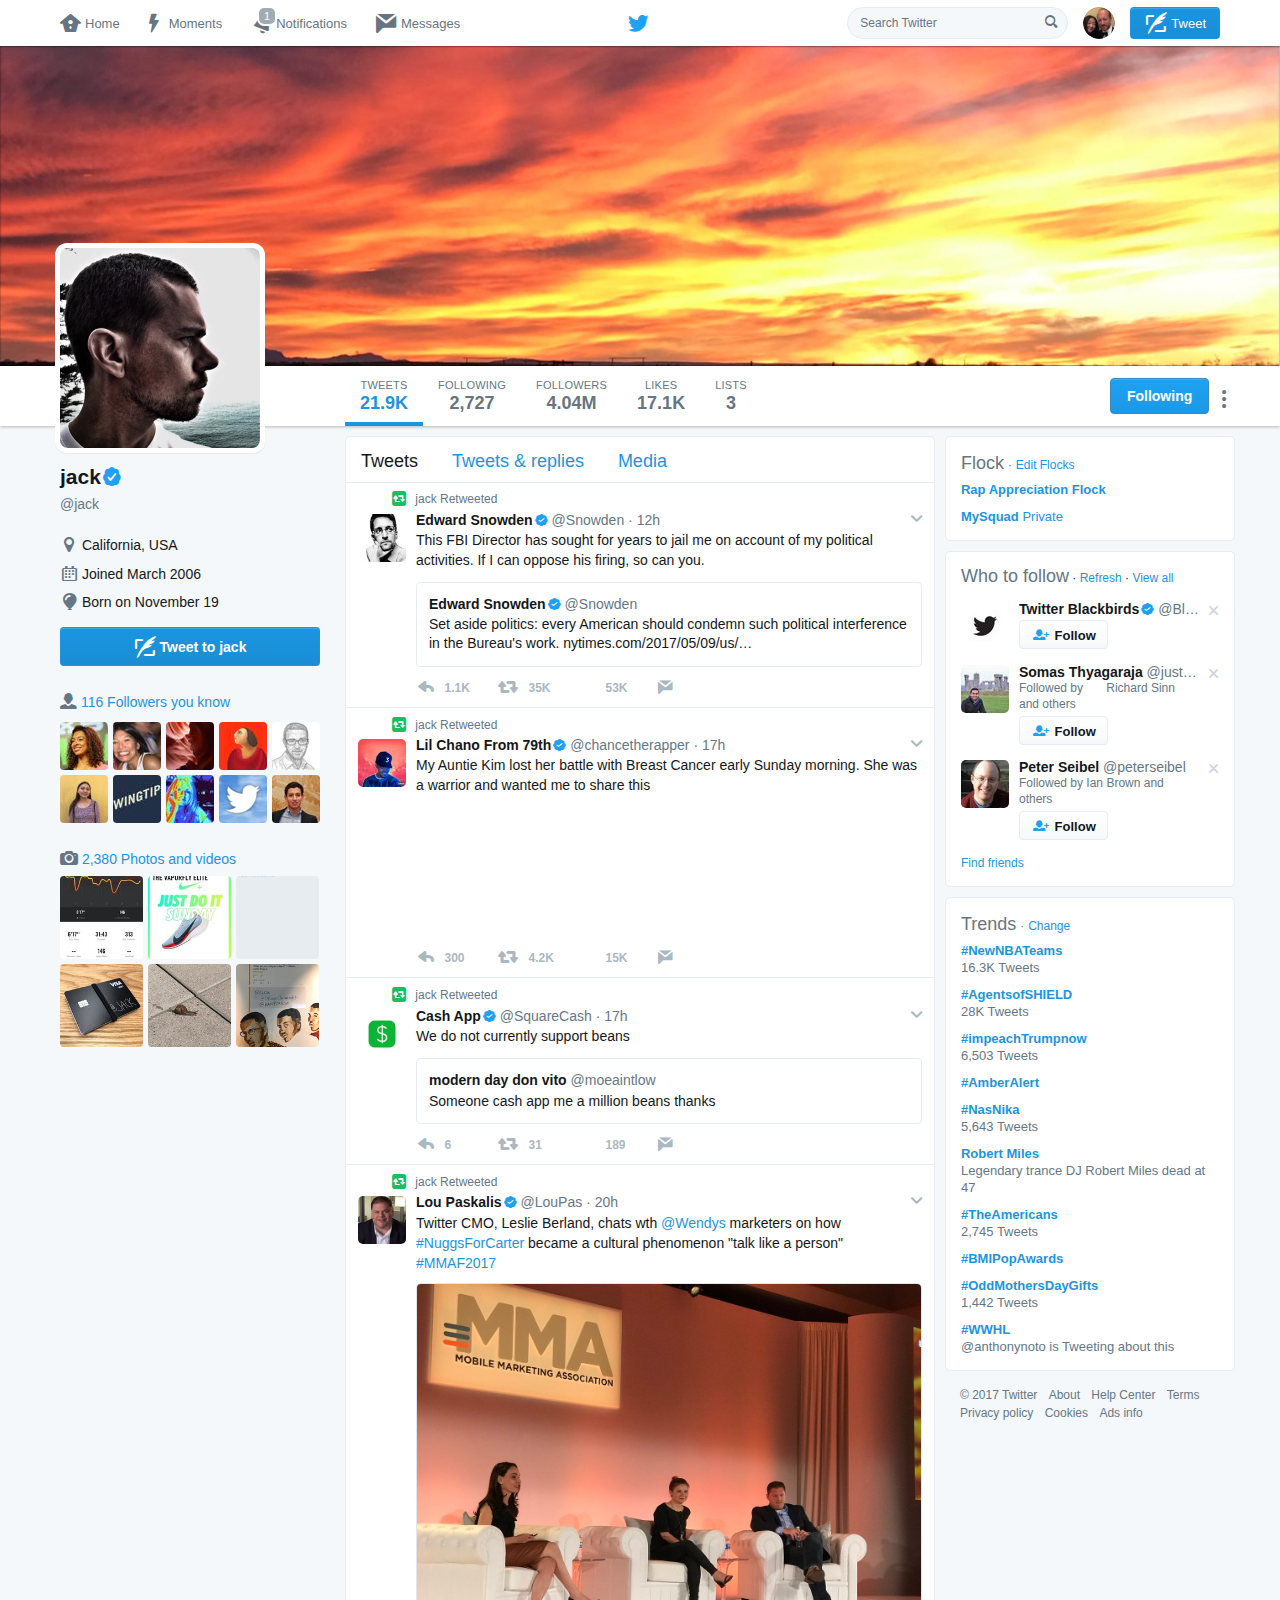
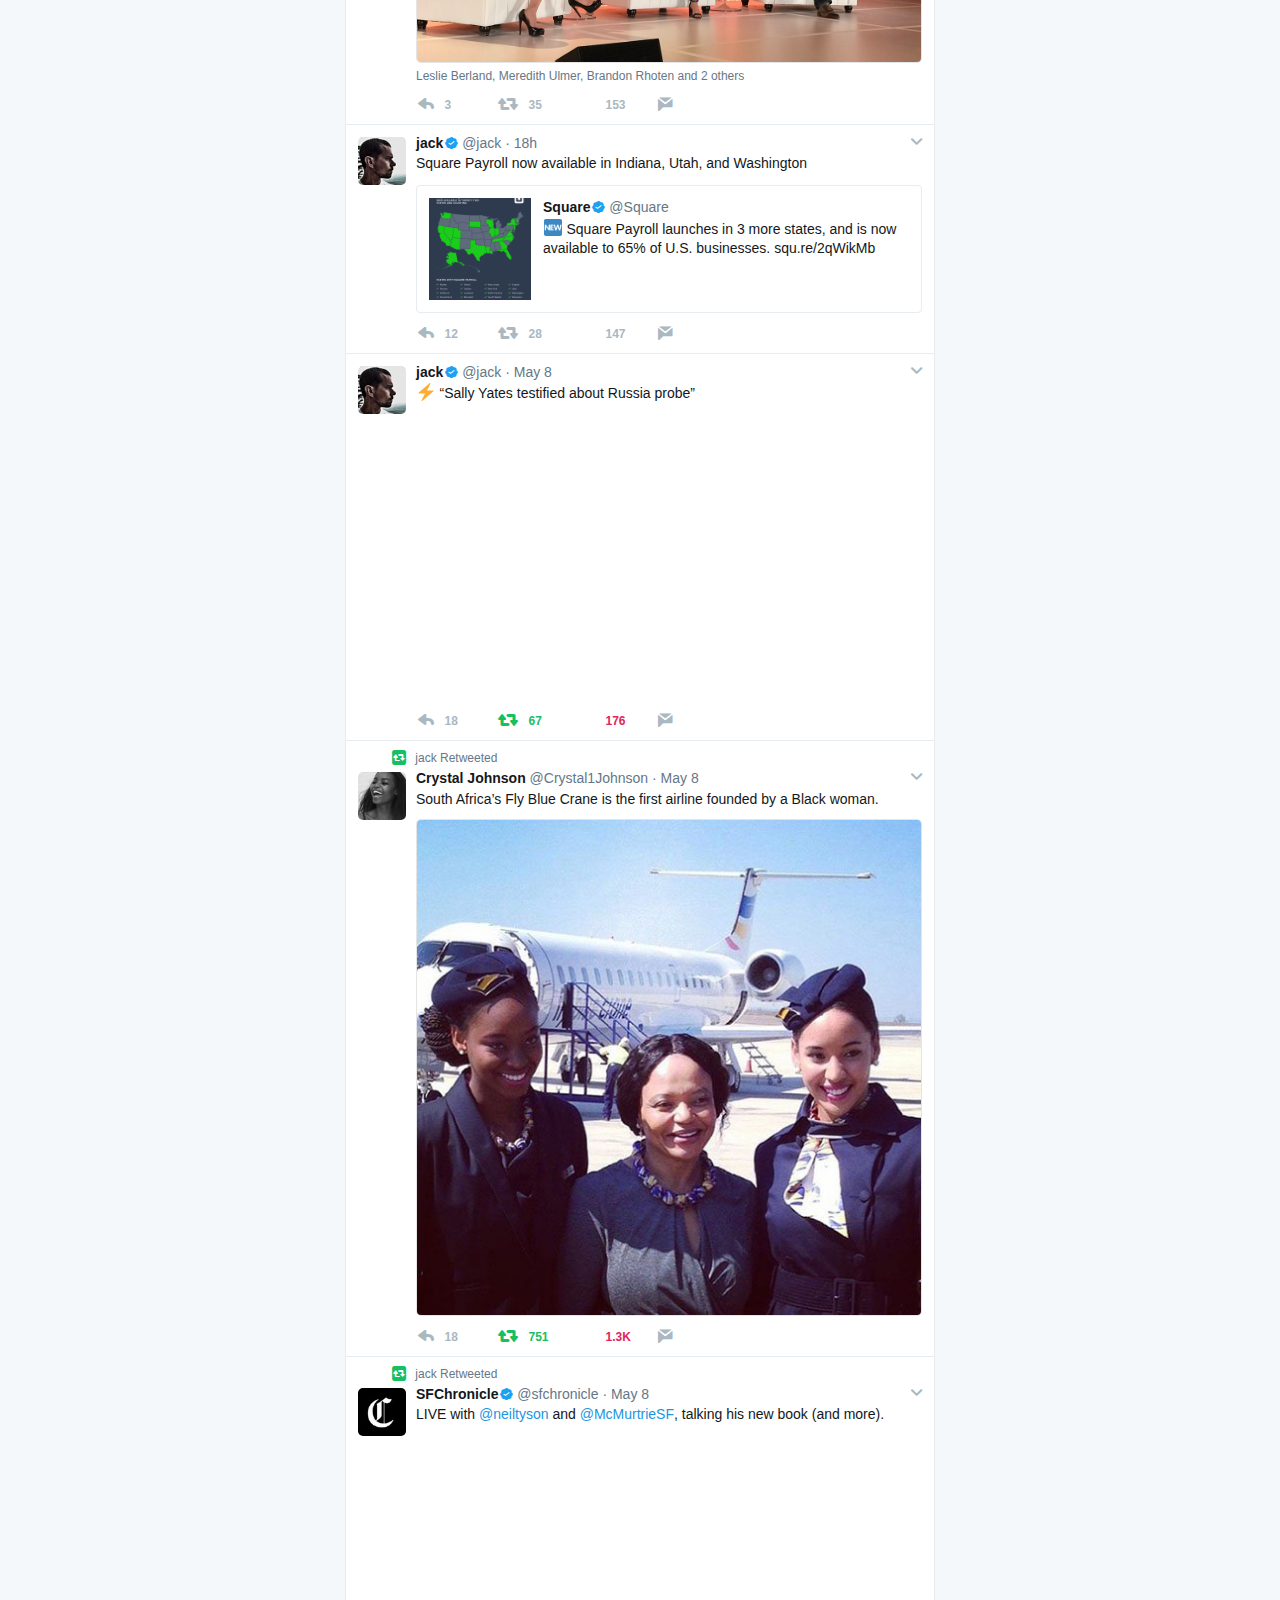
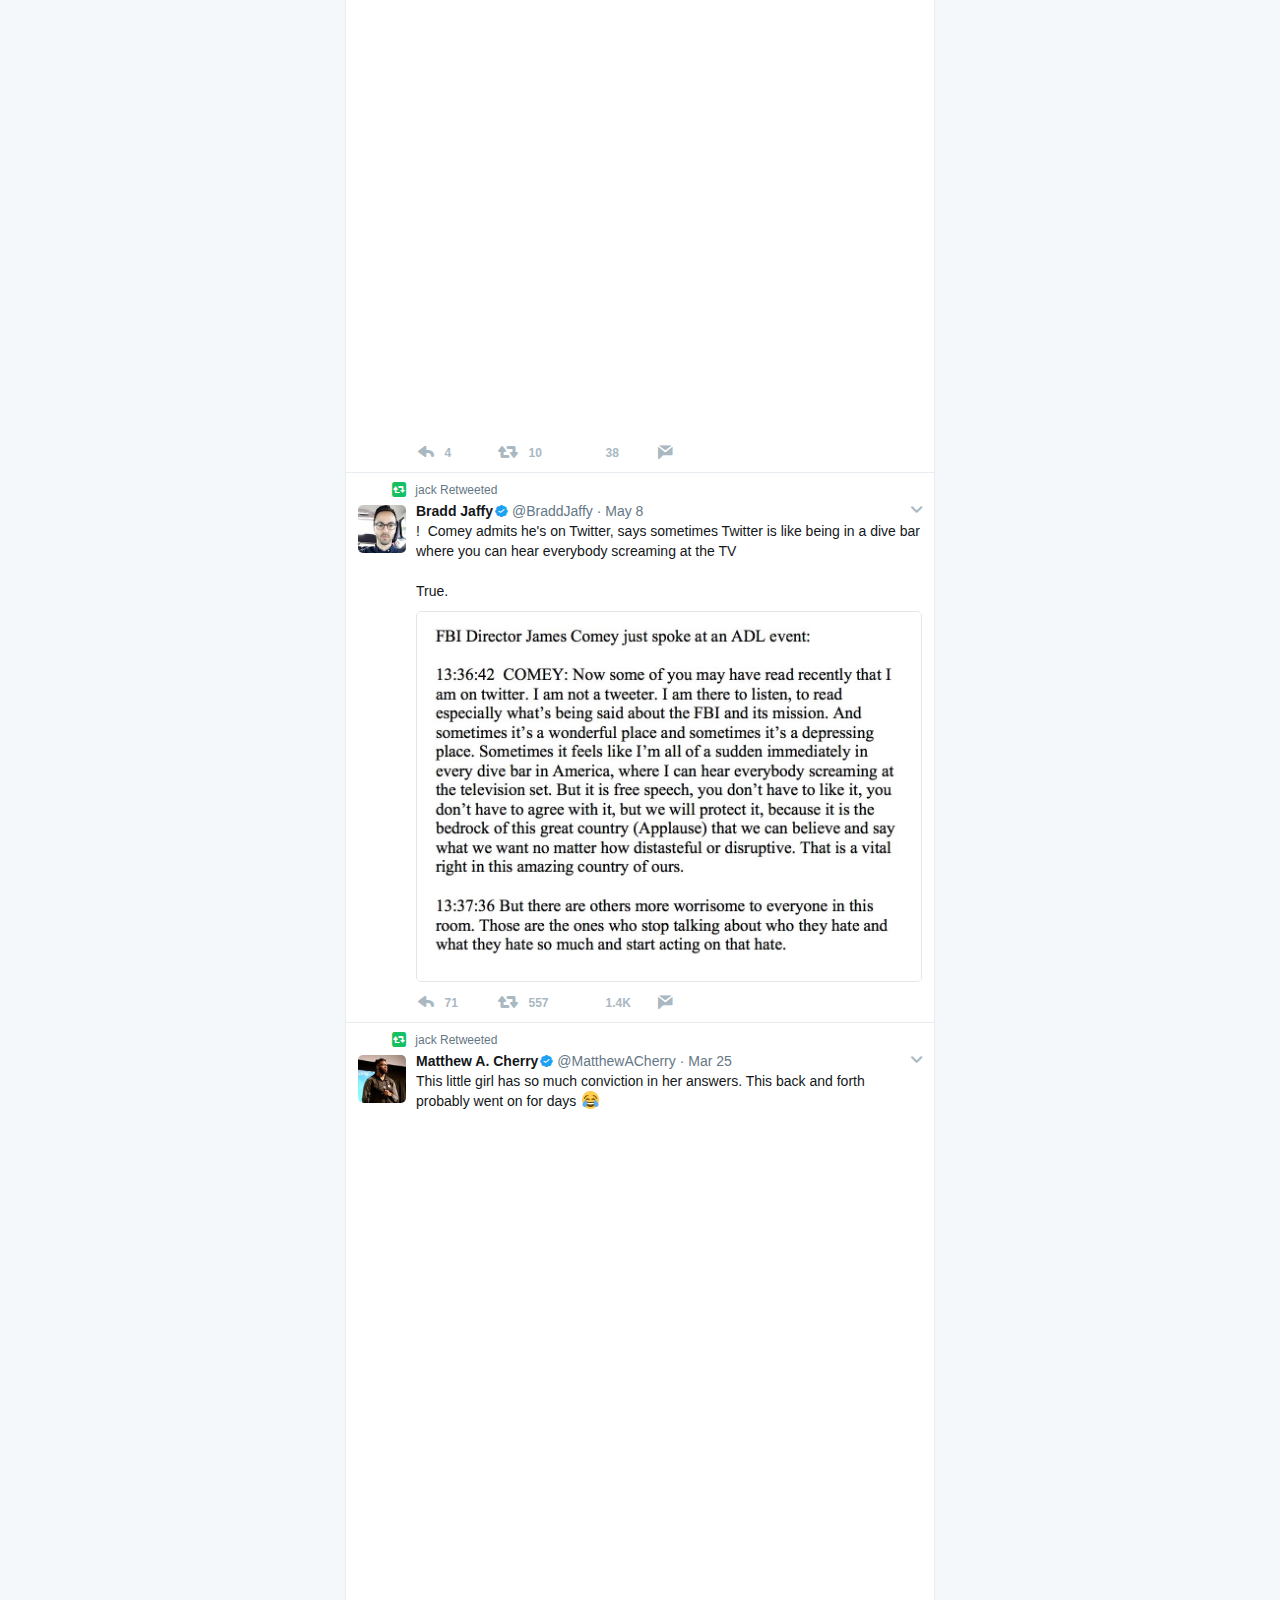
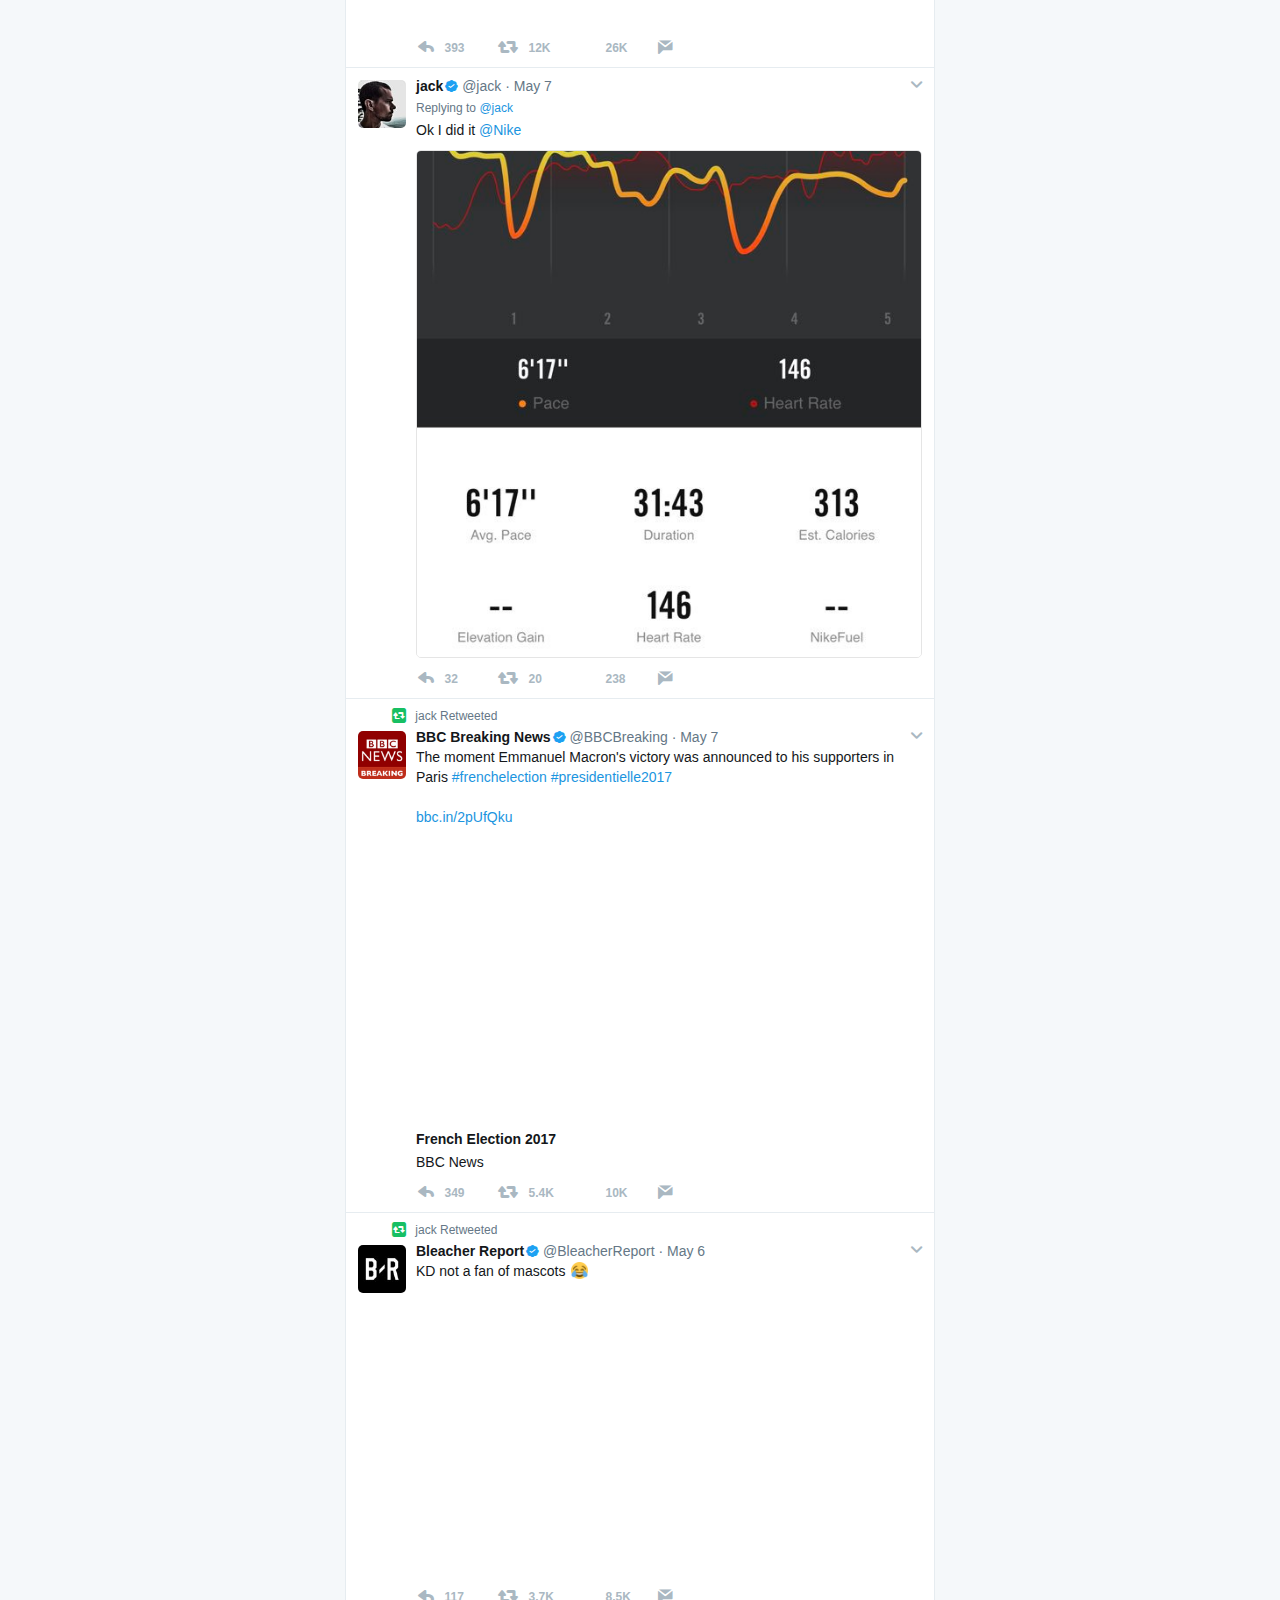
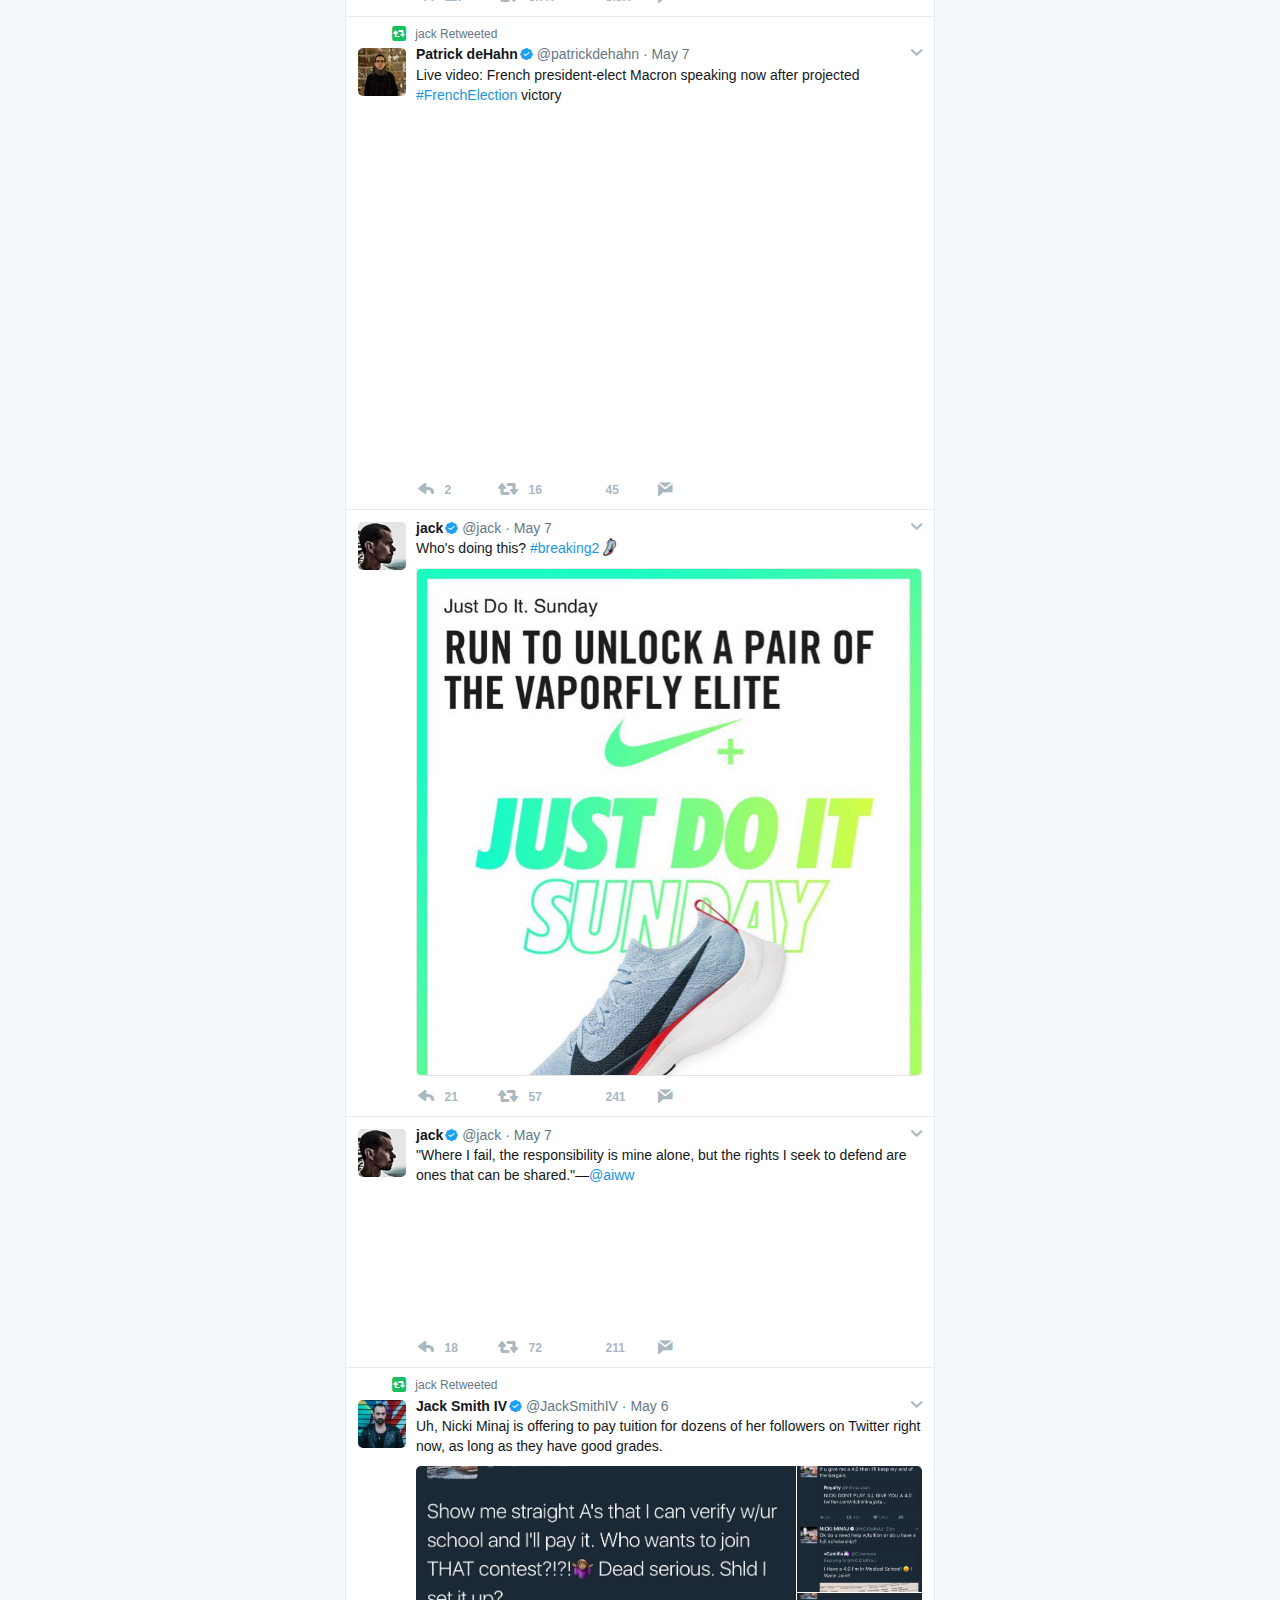
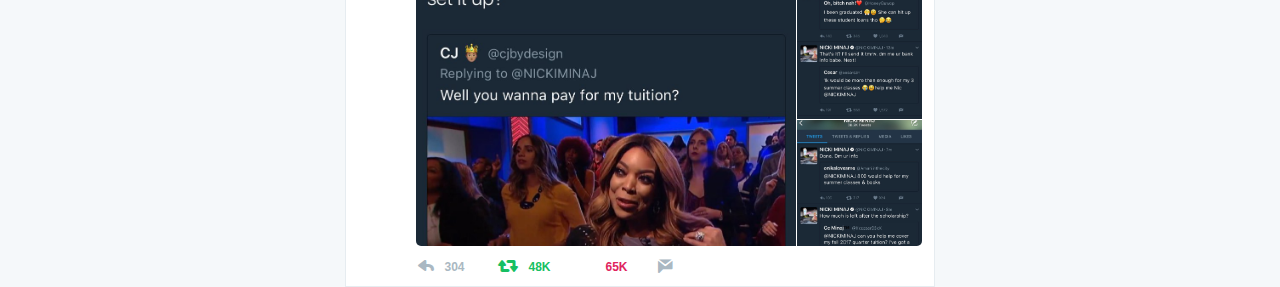
==== commit dafda36a: "Flocks Page" ====
--- a/twitter_profile.html
+++ b/twitter_profile.html
@@ -5280,22 +5280,24 @@
     </div>
     <div class="flex-module-inner">
       <ul class="trend-items js-trends">
-          <li class="trend-item js-trend-item  context-trend-item" data-trend-token=":tailored_request:hashtag_trend:taxi_country_source:tweet_count_1000_10000_metadescription:" data-trends-id="-8202867042096296539" data-trend-name="MarvelFilmTheories">
+          <li class="trend-item js-trend-item  context-trend-item" data-trend-token=":tailored_request:hashtag_trend:taxi_country_source:tweet_count_1000_10000_metadescription:" data-trends-id="-8202867042096296539" data-trend-name="Rap Appreciation Flock">
 
       <a class="pretty-link js-nav js-tooltip u-linkComplex " href="index.html#" data-query-source="trend_click">
-        <span class="u-linkComplex-target trend-name" dir="ltr">MarvelFilmTheories</span>
+
+        <span class="u-linkComplex-target trend-name" dir="ltr">Rap Appreciation Flock</span>
+
+
+
 
       </a><!--CHANGE THE REFERENCE ADDRESS TO WHAT NINA IS DESIGNING!!!!!!!!!!!!!!!!!!!!!!!!!!!!!!!!!!!!!!!!!!!-->
-
   </li>
 
           <li class="trend-item js-trend-item  context-trend-item" data-trend-token=":tailored_request:hashtag_trend:taxi_region_source:social_context_1_metadescription:" data-trends-id="-8202867042096296539" data-trend-name="MySquad">
 
-      <a class="pretty-link js-nav js-tooltip u-linkComplex " href="https://twitter.com/hashtag/WWHL?src=tren&amp;data_id=tweet%3A862110598523375617" data-query-source="trend_click">
+      <a class="pretty-link js-nav js-tooltip u-linkComplex " href="#" data-query-source="trend_click">
         <span class="u-linkComplex-target trend-name" dir="ltr">MySquad</span>
-
+		<span> Private</span>
       </a><!--CHANGE THE REFERENCE ADDR TO WHAT NINA IS DESIGNING !!!!!!!!!!!!!!!!!!!!!!!!!!!!!!!!!!!!!!!-->
-
   </li>
 
       </ul>
